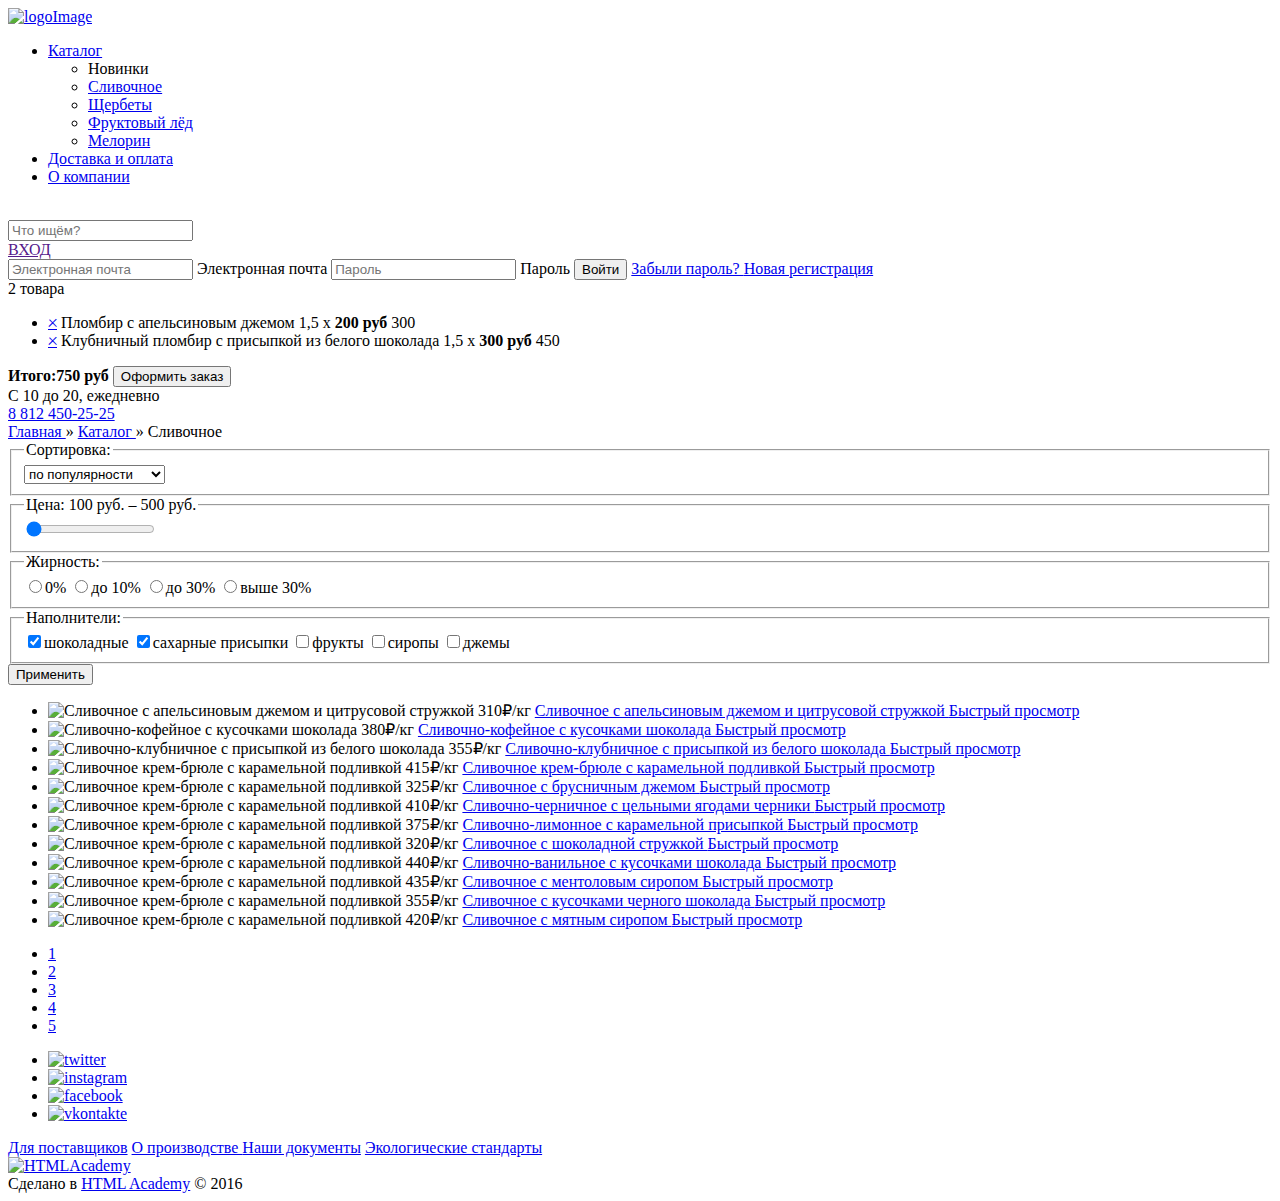
==== catalog.html @ 192c2ce9 "Разметил index.html и catalog.html" ====
<!DOCTYPE html>
<html lang="en">
<head>
    <meta charset="UTF-8">
    <title>Глейси: каталог</title>
    <link rel="stylesheet" href="normalize.css">
    <link rel="stylesheet" href="style.css">
</head>
<body>
    <header class="container">
        <a href="index.html">
            <img src="img/logo.jpg" alt="logoImage"  class="logoImg" width="160" height="65">
        </a>
        <ul class="headerMenu">
              <li class="headerList itemList">
                  <a href="catalog.html">
                      Каталог
                  </a>
                  <ul class="hoverMenu">
                      <li class="hoverMenu itemList">
                          Новинки
                      </li>
                      <li class="hoverMenu itemList">
                          <a href="#">
                              Сливочное
                          </a>
                      </li>
                      <li class="hoverMenu itemList">
                          <a href="#">
                              Щербеты
                          </a>
                      </li>
                      <li class="hoverMenu itemList">
                          <a href="#">
                              Фруктовый лёд
                          </a>
                      </li>
                      <li class="hoverMenu itemList">
                          <a href="#">
                              Мелорин
                          </a>
                      </li>
                  </ul>
              </li>
              <li class="headerMenu itemList">
                  <a href="#">
                      Доставка и оплата
                  </a>
              </li>
              <li class="headerMenu itemList">
                  <a href="#">
                      О компании
                  </a>
              </li>
        </ul>
        <div class="searchBlock">
            <img src="img/search.png" alt="" class="searchBlock searchImg">
            <form action="#" class="searchBlock searchForm" name="searchForm" method="post" enctype="multipart/form-data">
                <input type="text" placeholder="Что ищём?">
            </form>
        </div>
        <div class="userInput">
            <div class="userInput inputBlock">
               <a href="" class="inputBlock inputLink">
                   ВХОД
               </a>
               <form action="#" class="inputBlock userForm" name="userForm" enctype="multipart/form-data">
                   <input type="email" placeholder="Электронная почта">
                   <span class="userForm fakePlaceholder">Электронная почта</span>
                   <input type="password" placeholder="Пароль">
                   <span class="userForm fakePlaceholder">Пароль</span>
                   <input type="submit" class="userForm actionLink" value="Войти">
                   <a href="#">
                       Забыли пароль?
                   </a>
                   <a href="#">
                       Новая регистрация
                   </a>
               </form>
            </div>
            <div class="userBasket">
                <span class="userBasket fullBaset">2 товара</span>
                <form action="#" class="userBasket basketForm" name="basketForm" enctype="multipart/form-data">
                    <ul class="purchaseMenu">
                        <li class="purchaseMenu purchaseItem">
                            <a href="#">&#128937;</a>
                            <span>Пломбир с апельсиновым джемом</span>
                            <span class="purchaseItem costBlock">1,5 x <b>200 руб</b></span>
                            <span class="purchaseItem sumBlock">300</span>
                        </li>
                        <li class="purchaseMenu purchaseItem">
                            <a href="#">&#128937;</a>
                            <span>Клубничный пломбир с присыпкой  из белого шоколада</span>
                            <span class="purchaseItem costBlock">1,5 x <b>300 руб</b></span>
                            <span class="purchaseItem sumBlock">450</span>
                        </li>
                    </ul>
                    <span class="basketForm resultSum"><strong>Итого:</strong><strong>750 руб</strong></span>
                    <input type="submit" class="userForm actionLink" value="Оформить заказ">
                </form>
            </div>
            <span>C 10 до 20, ежедневно</span><br>
            <a href="tel:88124502525">8&#32;812&#32;450-25-25</a>
        </div>
    </header>
    <main class="container">
        <div class="breadcrumbs">
            <a href="index.html">
                Главная
            </a> &#187;
            <a href="catalog.html">
                Каталог
            </a> &#187;
            <span>Сливочное</span>
        </div>
        <section class="selectBlock">
            <form action="#" class="selectBlock selectForm" name="selectForm" method="post" enctype="multipart/form-data">
                <fieldset>
                    <legend>Сортировка:</legend>
                        <select name="sort">
                            <option selected value="по популярности">по популярности</option>
                            <option value="по популярности">по популярности</option>
                            <option value="сначала недорогие">сначала недорогие</option>
                            <option value="сначала дорогие">сначала дорогие</option>
                            <option value="по жирности">по жирности</option>
                        </select>
                </fieldset>
                <fieldset>
                    <legend>Цена: 100 руб. – 500 руб.</legend>
                        <input type="range" min="100" max="500" step="5" value="100">
                </fieldset>
                <fieldset>
                    <legend>Жирность:</legend>
                        <label><input type="radio" name="fatness">0%</label>
                        <label><input type="radio" name="fatness">до 10%</label>
                        <label><input type="radio" name="fatness">до 30%</label>
                        <label><input type="radio" name="fatness">выше 30%</label>
                </fieldset>
                <fieldset>
                    <legend>Наполнители:</legend>
                    <label><input type="checkbox" name="filler" value="шоколадные" checked>шоколадные</label>
                    <label><input type="checkbox" name="filler" value="сахарные присыпки" checked>сахарные присыпки</label>
                    <label><input type="checkbox" name="filler" value="фрукты">фрукты</label>
                    <label><input type="checkbox" name="filler" value="сиропы">сиропы</label>
                    <label><input type="checkbox" name="filler" value="джемы">джемы</label>
                </fieldset>
                <input type="submit" value="Применить">
            </form>
            <div class="mainCatalog">
                <ul class="catalogMenu ">
                    <li class="catalogMenu productItem">
                        <article class="productItem productCart">
                            <img src="img/icecream1.jpg" alt="Сливочное с апельсиновым джемом и цитрусовой стружкой" class="productCart productImg" width="267" height="267">
                            <span class="productCart productPrice">
                                310&#8381;/кг
                            </span>
                            <a href="#" class="productCart productTitle">
                                Сливочное с апельсиновым джемом и цитрусовой стружкой
                            </a>
                            <a href="#" class="productCart actionLink">Быстрый просмотр</a>
                        </article>
                    </li>
                    <li class="catalogMenu productItem">
                        <article class="productItem productCart">
                            <img src="img/icecream2.jpg" alt="Сливочно-кофейное с кусочками шоколада" class="productCart productImg" width="267" height="267">
                            <span class="productCart productPrice">
                                380&#8381;/кг
                            </span>
                            <a href="#" class="productCart productTitle">
                                Сливочно-кофейное с кусочками шоколада
                            </a>
                            <a href="#" class="productCart actionLink">Быстрый просмотр</a>
                        </article>
                    </li>
                    <li class="catalogMenu productItem">
                        <article class="productItem productCart">
                            <img src="img/icecream3.jpg" alt="Сливочно-клубничное с присыпкой из белого шоколада" class="productCart productImg" width="267" height="267">
                            <span class="productCart productPrice">
                                355&#8381;/кг
                            </span>
                            <a href="#" class="productCart productTitle">
                                Сливочно-клубничное с присыпкой из белого шоколада
                            </a>
                            <a href="#" class="productCart actionLink">Быстрый просмотр</a>
                        </article>
                    </li>
                    <li class="catalogMenu productItem">
                        <article class="productItem productCart">
                            <img src="img/icecream4.jpg" alt="Сливочное крем-брюле с карамельной подливкой" class="productCart productImg" width="267" height="267">
                            <span class="productCart productPrice">
                                415&#8381;/кг
                            </span>
                            <a href="#" class="productCart productTitle">
                                Сливочное крем-брюле с карамельной подливкой
                            </a>
                            <a href="#" class="productCart actionLink">Быстрый просмотр</a>
                        </article>
                    </li>
                    <li class="catalogMenu productItem">
                        <article class="productItem productCart">
                            <img src="img/icecream4.jpg" alt="Сливочное крем-брюле с карамельной подливкой" class="productCart productImg" width="267" height="267">
                            <span class="productCart productPrice">
                                325&#8381;/кг
                            </span>
                            <a href="#" class="productCart productTitle">
                                Сливочное с брусничным джемом
                            </a>
                            <a href="#" class="productCart actionLink">Быстрый просмотр</a>
                        </article>
                    </li>
                    <li class="catalogMenu productItem">
                        <article class="productItem productCart">
                            <img src="img/icecream4.jpg" alt="Сливочное крем-брюле с карамельной подливкой" class="productCart productImg" width="267" height="267">
                            <span class="productCart productPrice">
                                410&#8381;/кг
                            </span>
                            <a href="#" class="productCart productTitle">
                                Сливочно-черничное с цельными ягодами черники
                            </a>
                            <a href="#" class="productCart actionLink">Быстрый просмотр</a>
                        </article>
                    </li>
                    <li class="catalogMenu productItem">
                        <article class="productItem productCart">
                            <img src="img/icecream4.jpg" alt="Сливочное крем-брюле с карамельной подливкой" class="productCart productImg" width="267" height="267">
                            <span class="productCart productPrice">
                                375&#8381;/кг
                            </span>
                            <a href="#" class="productCart productTitle">
                                Сливочно-лимонное с карамельной присыпкой
                            </a>
                            <a href="#" class="productCart actionLink">Быстрый просмотр</a>
                        </article>
                    </li>
                    <li class="catalogMenu productItem">
                        <article class="productItem productCart">
                            <img src="img/icecream4.jpg" alt="Сливочное крем-брюле с карамельной подливкой" class="productCart productImg" width="267" height="267">
                            <span class="productCart productPrice">
                                320&#8381;/кг
                            </span>
                            <a href="#" class="productCart productTitle">
                                Сливочное с шоколадной стружкой
                            </a>
                            <a href="#" class="productCart actionLink">Быстрый просмотр</a>
                        </article>
                    </li>
                    <li class="catalogMenu productItem">
                        <article class="productItem productCart">
                            <img src="img/icecream4.jpg" alt="Сливочное крем-брюле с карамельной подливкой" class="productCart productImg" width="267" height="267">
                            <span class="productCart productPrice">
                                440&#8381;/кг
                            </span>
                            <a href="#" class="productCart productTitle">
                                Сливочно-ванильное с кусочками шоколада
                            </a>
                            <a href="#" class="productCart actionLink">Быстрый просмотр</a>
                        </article>
                    </li>
                    <li class="catalogMenu productItem">
                        <article class="productItem productCart">
                            <img src="img/icecream4.jpg" alt="Сливочное крем-брюле с карамельной подливкой" class="productCart productImg" width="267" height="267">
                            <span class="productCart productPrice">
                                435&#8381;/кг
                            </span>
                            <a href="#" class="productCart productTitle">
                                Сливочноe с ментоловым сиропом
                            </a>
                            <a href="#" class="productCart actionLink">Быстрый просмотр</a>
                        </article>
                    </li>
                    <li class="catalogMenu productItem">
                        <article class="productItem productCart">
                            <img src="img/icecream4.jpg" alt="Сливочное крем-брюле с карамельной подливкой" class="productCart productImg" width="267" height="267">
                            <span class="productCart productPrice">
                                355&#8381;/кг
                            </span>
                            <a href="#" class="productCart productTitle">
                                Сливочное с кусочками черного шоколада
                            </a>
                            <a href="#" class="productCart actionLink">Быстрый просмотр</a>
                        </article>
                    </li>
                    <li class="catalogMenu productItem">
                        <article class="productItem productCart">
                            <img src="img/icecream4.jpg" alt="Сливочное крем-брюле с карамельной подливкой" class="productCart productImg" width="267" height="267">
                            <span class="productCart productPrice">
                                420&#8381;/кг
                            </span>
                            <a href="#" class="productCart productTitle">
                                Сливочное с мятным сиропом
                            </a>
                            <a href="#" class="productCart actionLink">Быстрый просмотр</a>
                        </article>
                    </li>
                </ul>
            </div>
        </section>
        <div class="pagination">
            <ul class="paginationMenu">
                <li class="paginationMenu paginationItem">
                    <a href="#" class="activePagination">
                        1
                    </a>
                </li>
                <li class="paginationMenu paginationItem">
                    <a href="#">
                        2
                    </a>
                </li>
                <li class="paginationMenu paginationItem">
                    <a href="#">
                        3
                    </a>
                </li>
                <li class="paginationMenu paginationItem">
                    <a href="#">
                        4
                    </a>
                </li>
                <li class="paginationMenu paginationItem">
                    <a href="#">
                        5
                    </a>
                </li>
            </ul>
        </div>
    </main>
    <footer class="container">
        <ul class="socialMenu">
            <li class="socialMenu socialItem">
                <a href="https://twitter.com">
                    <img src="img/twitter.png" alt="twitter" width="40" height="40">
                </a>
            </li>
            <li class="socialMenu socialItem">
                <a href="https://www.instagram.com">
                    <img src="img/instagram.png" alt="instagram" width="40" height="40">
                </a>
            </li>
            <li class="socialMenu socialItem">
                <a href="https://www.facebook.com">
                    <img src="img/facebook.jpg" alt="facebook" width="40" height="40">
                </a>
            </li>
            <li class="socialMenu socialItem">
                <a href="https://vk.com">
                    <img src="img/vkontakte.jpg" alt="vkontakte" width="40" height="40">
                </a>
            </li>
        </ul>
        <div class="companyContacts">
            <a href="#">Для поставщиков</a>
            <a href="#">О производстве </a>
            <a href="#">Наши документы</a>
            <a href="#">Экологические стандарты</a>
        </div>
        <div class="subContacts">
            <a href="https://htmlacademy.ru" class="subContacts subLogo">
                <img src="img/sublogo.jpg" alt="HTMLAcademy">
            </a><br>
            Сделано в <a href="https://htmlacademy.ru" class="subContacts subLogo">HTML Academy</a> &#169; 2016
        </div>
    </footer>
    <script src="js/main.js"></script>
</body>
</html>
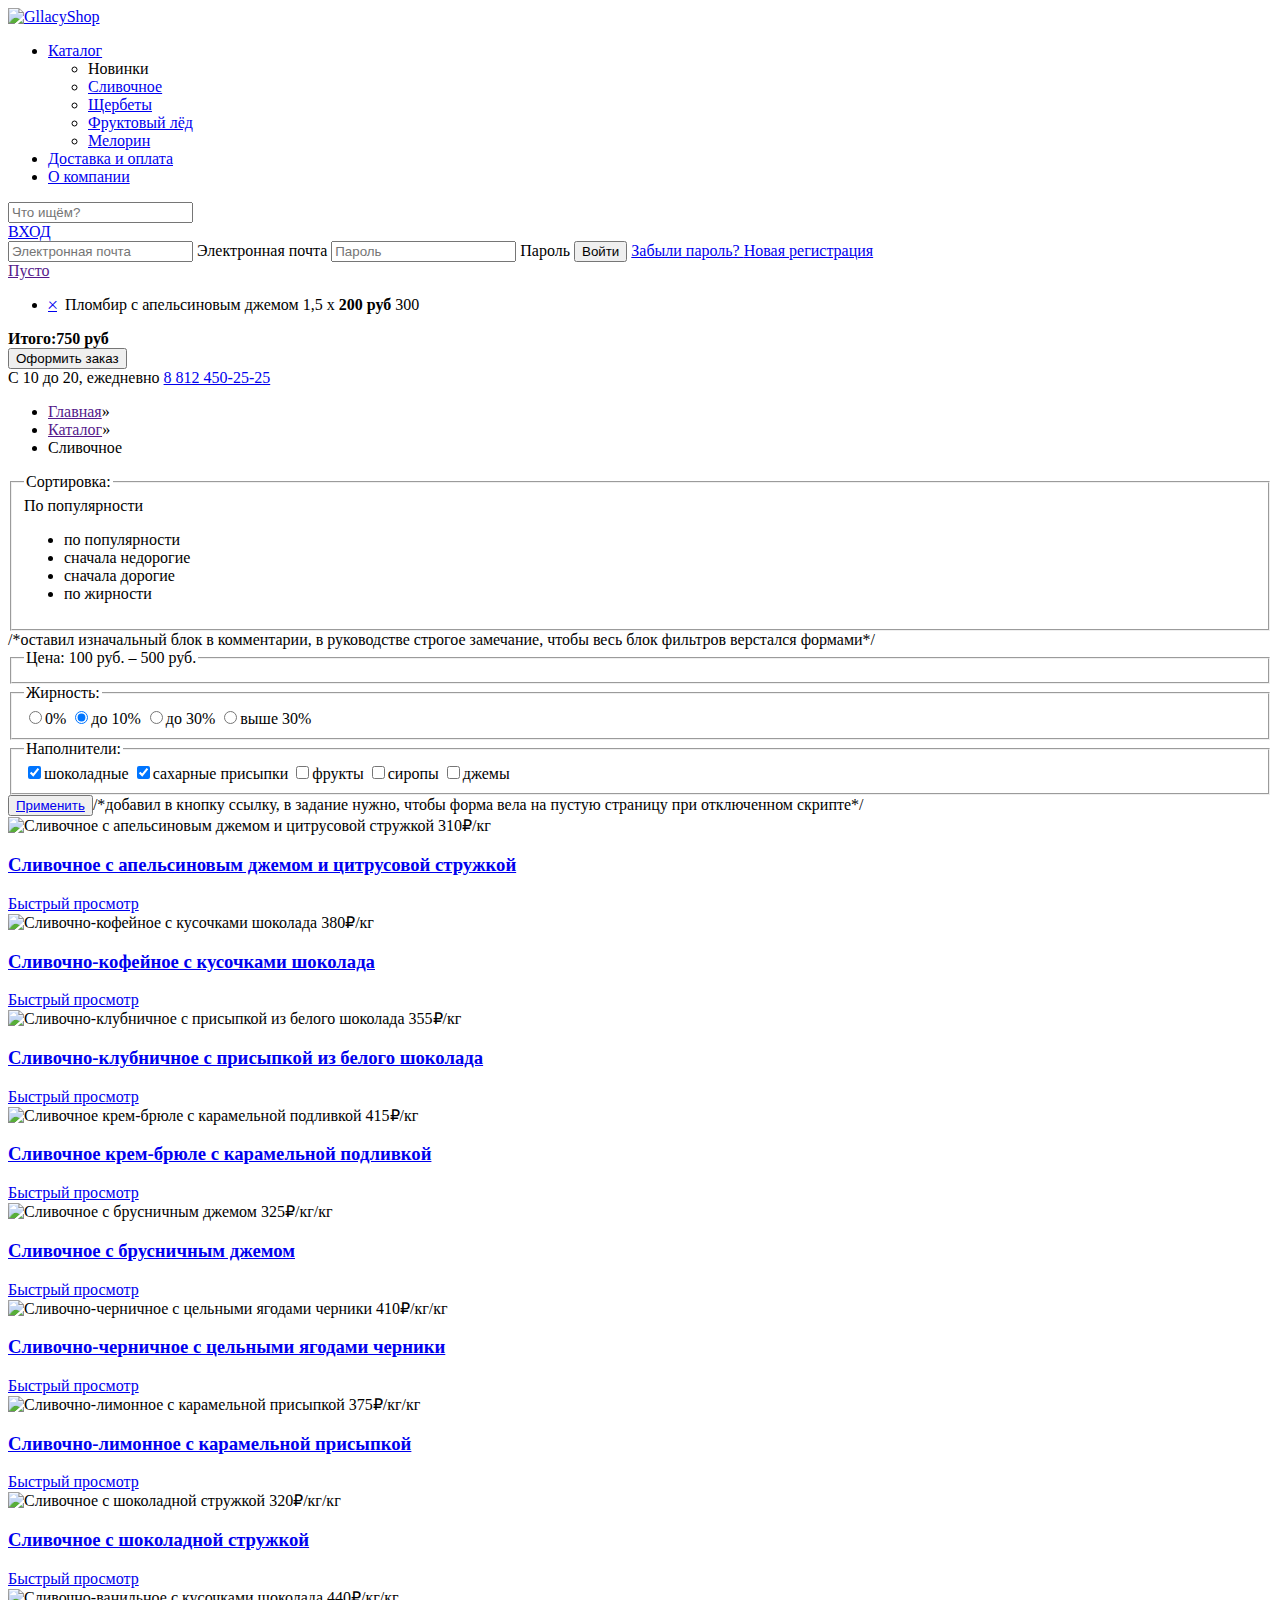
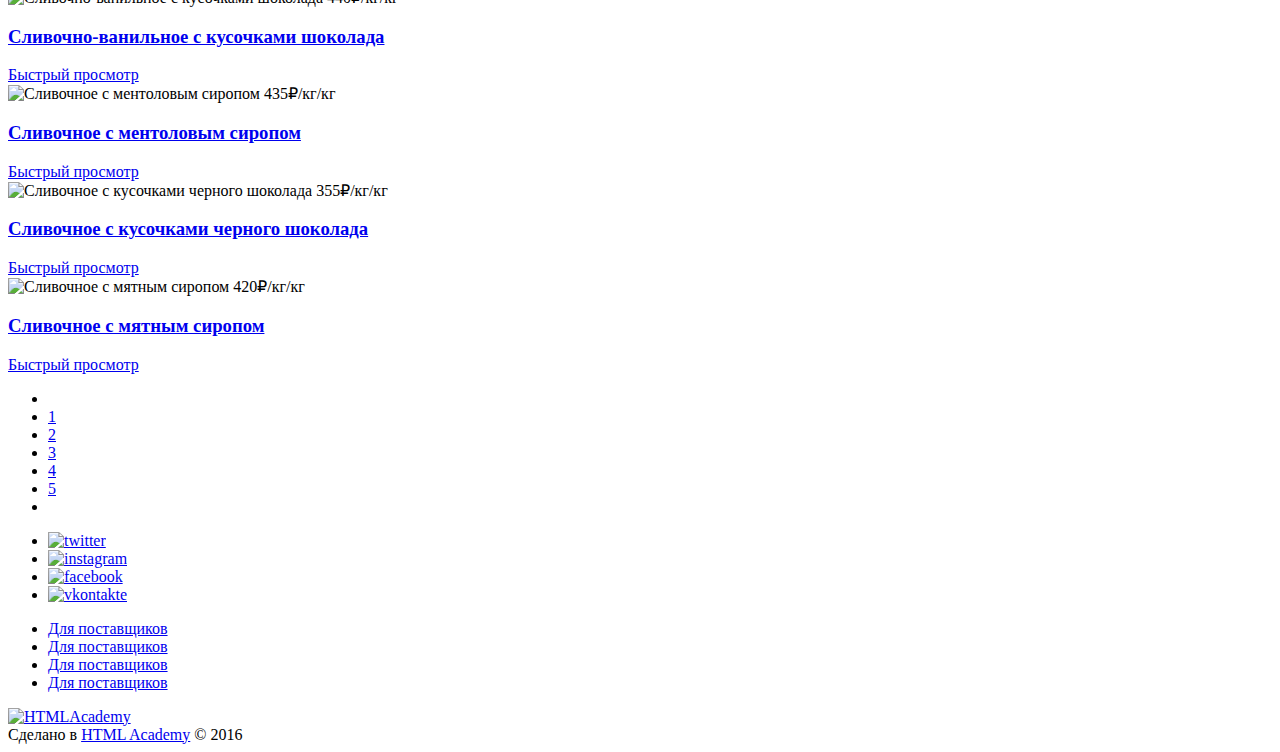
==== commit fa1e20a6: "Переработал разметку, также добавлены стили из следующего задания с нарезкой картинок" ====
--- a/catalog.html
+++ b/catalog.html
@@ -7,358 +7,430 @@
     <link rel="stylesheet" href="style.css">
 </head>
 <body>
-    <header class="container">
-        <a href="index.html">
-            <img src="img/logo.jpg" alt="logoImage"  class="logoImg" width="160" height="65">
-        </a>
-        <ul class="headerMenu">
-              <li class="headerList itemList">
-                  <a href="catalog.html">
-                      Каталог
-                  </a>
-                  <ul class="hoverMenu">
-                      <li class="hoverMenu itemList">
-                          Новинки
-                      </li>
-                      <li class="hoverMenu itemList">
-                          <a href="#">
-                              Сливочное
-                          </a>
-                      </li>
-                      <li class="hoverMenu itemList">
-                          <a href="#">
-                              Щербеты
-                          </a>
-                      </li>
-                      <li class="hoverMenu itemList">
-                          <a href="#">
-                              Фруктовый лёд
-                          </a>
-                      </li>
-                      <li class="hoverMenu itemList">
-                          <a href="#">
-                              Мелорин
-                          </a>
-                      </li>
-                  </ul>
-              </li>
-              <li class="headerMenu itemList">
-                  <a href="#">
-                      Доставка и оплата
-                  </a>
-              </li>
-              <li class="headerMenu itemList">
-                  <a href="#">
-                      О компании
-                  </a>
-              </li>
-        </ul>
-        <div class="searchBlock">
-            <img src="img/search.png" alt="" class="searchBlock searchImg">
-            <form action="#" class="searchBlock searchForm" name="searchForm" method="post" enctype="multipart/form-data">
-                <input type="text" placeholder="Что ищём?">
-            </form>
-        </div>
-        <div class="userInput">
-            <div class="userInput inputBlock">
-               <a href="" class="inputBlock inputLink">
-                   ВХОД
-               </a>
-               <form action="#" class="inputBlock userForm" name="userForm" enctype="multipart/form-data">
-                   <input type="email" placeholder="Электронная почта">
-                   <span class="userForm fakePlaceholder">Электронная почта</span>
-                   <input type="password" placeholder="Пароль">
-                   <span class="userForm fakePlaceholder">Пароль</span>
-                   <input type="submit" class="userForm actionLink" value="Войти">
-                   <a href="#">
-                       Забыли пароль?
-                   </a>
-                   <a href="#">
-                       Новая регистрация
-                   </a>
-               </form>
-            </div>
-            <div class="userBasket">
-                <span class="userBasket fullBaset">2 товара</span>
-                <form action="#" class="userBasket basketForm" name="basketForm" enctype="multipart/form-data">
-                    <ul class="purchaseMenu">
-                        <li class="purchaseMenu purchaseItem">
-                            <a href="#">&#128937;</a>
-                            <span>Пломбир с апельсиновым джемом</span>
-                            <span class="purchaseItem costBlock">1,5 x <b>200 руб</b></span>
-                            <span class="purchaseItem sumBlock">300</span>
-                        </li>
-                        <li class="purchaseMenu purchaseItem">
-                            <a href="#">&#128937;</a>
-                            <span>Клубничный пломбир с присыпкой  из белого шоколада</span>
-                            <span class="purchaseItem costBlock">1,5 x <b>300 руб</b></span>
-                            <span class="purchaseItem sumBlock">450</span>
-                        </li>
-                    </ul>
-                    <span class="basketForm resultSum"><strong>Итого:</strong><strong>750 руб</strong></span>
-                    <input type="submit" class="userForm actionLink" value="Оформить заказ">
+<header class="pageHeader">
+        <div class="container">
+
+            <a href="index.html"><img class="logoImg" src="img/logo.jpg" alt="GllacyShop"  width="160" height="65"></a><!--обернул картинку в ссылку по заданию, на главную-->
+            <nav class="pageHeaderMenu">
+                <ul class="pageHeaderList">
+                    <li class="item dropdown">
+                        <a class="itemLink dropdownToggle" href="catalog.html">
+                            Каталог
+                        </a>
+                        <ul class="dropdownMenu">
+                            <li class="dropdownMenuItem">
+                                <a class="dropdownMenuLink" href="#"></a>Новинки
+                            </li>
+                            <li class="dropdownMenuItem">
+                                <a class="dropdownMenuLink" href="#">
+                                    Сливочное
+                                </a>
+                            </li>
+                            <li class="dropdownMenuItem">
+                                <a class="dropdownMenuLink" href="#">
+                                    Щербеты
+                                </a>
+                            </li>
+                            <li class="dropdownMenuItem">
+                                <a class="dropdownMenuLink" href="#">
+                                    Фруктовый лёд
+                                </a>
+                            </li>
+                            <li class="dropdownMenuItem">
+                                <a class="dropdownMenuLink" href="#">
+                                    Мелорин
+                                </a>
+                            </li>
+                        </ul>
+                    </li>
+                    <li class="item">
+                        <a class="itemLink" href="#">
+                            Доставка и оплата
+                        </a>
+                    </li>
+                    <li class="item">
+                        <a class="itemLink" href="#">
+                            О компании
+                        </a>
+                    </li>
+                </ul>
+            </nav>
+
+            <div class="searchBlock"><!--searchBlock open--> <!--у элементов с ховером добавил комментарии со вторым классом open-->
+                <a class="btn btnDefault btnSmall" href="#">
+                    <span class="searchImg"></span>
+                </a>
+                <form class="searchForm" action="#" name="searchForm" method="post" enctype="multipart/form-data">
+                    <input class="searchInput" type="text" placeholder="Что ищём?">
                 </form>
             </div>
-            <span>C 10 до 20, ежедневно</span><br>
-            <a href="tel:88124502525">8&#32;812&#32;450-25-25</a>
+
+            <div class="user"><!-- <div class="user open"> -->
+                <div class="userEnter">
+                    <a class="btn btnDefault btnSmall" href="#"><!--добавил класс fullBasket для полной корзины-->
+                        <i class="ico icoEnter"></i>
+                        ВХОД
+                    </a>
+                    <form class="userForm" action="#" name="userForm" method="post" enctype="multipart/form-data">
+                        <input class="inputText" type="email" placeholder="Электронная почта">
+                        <span class="fakePlaceholder">Электронная почта</span>
+                        <input class="inputText" type="password" placeholder="Пароль">
+                        <span class="fakePlaceholder">Пароль</span>
+                        <button class="btn btnPrimary btnMedium" type="submit">Войти</button>
+                        <a class="userLink" href="#">
+                            Забыли пароль?
+                        </a>
+                        <a class="userLink" href="#">
+                            Новая регистрация
+                        </a>
+                    </form>
+                </div>
+                <div class="userBasket">
+                    <a class="btn btnDefault btnSmall fullBasket" href="">
+                        <i class="ico icoBasket"></i>
+                        Пусто
+                    </a>
+                    <form class="basketForm hide" action="#" name="basket" method="post" enctype="multipart/form-data"><!--при нажатии на корзину будет  добавляться к форме класс visible-->
+                        <ul class="purchaseMenu">
+                            <li class="purchaseItem">
+                                <a class="purchaseClose" href="#">&#128937;</a>
+                                <img class="purchaseImg" src="" alt="">
+                                <span class="purchaseTitle">Пломбир с апельсиновым джемом</span>
+                                <span class="purchaseCost">1,5 x <b>200 руб</b></span>
+                                <span class="purchaseSum">300</span>
+                            </li>
+                        </ul>
+                        <div class="basketSum">
+                            <strong>Итого:</strong><strong>750 руб</strong>
+                        </div>
+                        <button class="btn btnPrimary btnMedium" type="submit">Оформить заказ</button>
+                    </form>
+                </div>
+                <span class="userTime">C 10 до 20, ежедневно</span>
+                <a class="userPhone" href="tel:88124502525">8&#32;812&#32;450-25-25</a>
+            </div>
+
+            <nav class="breadcrumbs">
+                <ul>
+                    <li><a href="">Главная</a><span class="divider">&#187;</span></li>
+                    <li><a href="">Каталог</a><span class="divider">&#187;</span></li>
+                    <li class="active"><span>Сливочное</span></li>
+                </ul>
+            </nav>
+
         </div>
     </header>
-    <main class="container">
-        <div class="breadcrumbs">
-            <a href="index.html">
-                Главная
-            </a> &#187;
-            <a href="catalog.html">
-                Каталог
-            </a> &#187;
-            <span>Сливочное</span>
+    <div class="mainContent">
+        <div class="container">
+
+            <section class="filterBlock">
+                <form  class="filterForm" action="#" name="filterForm" method="post" enctype="multipart/form-data">
+                    <fieldset class="filterGroup">
+                        <legend>Сортировка:</legend>
+                        <div class="filterGroupContent disable"><!--добавил к обёртке группы класс disable, при нажатии будет меняться на active-->
+                            <div class="selectDropdown">
+                                <span class="selectDropdownToggle">По популярности</span><!--хочу попробовать делать этот выбор скриптом = нажимаешь на это поле - выпадает div.selectHideList и в нём делаешь выбор-->
+                                <div class="selectHideList hide">
+                                    <ul class="selectDropdownMenu">
+                                        <li class="dropdownItem" data-value="по популярности">по популярности</li>
+                                        <li class="dropdownItem" data-value="сначала недорогие">сначала недорогие</li>
+                                        <li class="dropdownItem" data-value="сначала дорогие">сначала дорогие</li>
+                                        <li class="dropdownItem" data-value="по жирности">по жирности</li>
+                                    </ul>
+                                </div>
+                            </div>
+                        </div>
+                    </fieldset>
+                    /*оставил изначальный блок в комментарии, в руководстве строгое замечание, чтобы весь блок фильтров верстался формами*/
+                    <!--<fieldset class="filterGroup">
+                    <legend>Сортировка:</legend>
+                        <div class="filterGroupContent disable">&lt;!&ndash;добавил к обёртке группы класс disable, при нажатии будет меняться на active&ndash;&gt;
+                            <legend>Сортировка:</legend>
+                            <select name="sort">
+                                <option selected value="по популярности">по популярности</option>
+                                <option value="по популярности">по популярности</option>
+                                <option value="сначала недорогие">сначала недорогие</option>
+                                <option value="сначала дорогие">сначала дорогие</option>
+                                <option value="по жирности">по жирности</option>
+                            </select>
+                        </div>
+                    </fieldset>-->
+
+                    <fieldset class="filterGroup">
+                        <legend>Цена: 100 руб. – 500 руб.</legend>
+                            <div class="filterGroupContent disable">
+                                <div class="slider">
+                                    <span class="handle"></span>
+                                    <span class="handle"></span>
+                                    <div></div>
+                                </div>
+                            </div>
+                    </fieldset>
+                    <!--также комментирую вариант с формой-->
+                    <!--<fieldset>
+                        <legend>Цена: 100 руб. – 500 руб.</legend>
+                        <input type="range" min="100" max="500" step="5" value="100">
+                    </fieldset>-->
+
+                    <fieldset class="filterGroup">
+                        <legend>Жирность:</legend>
+                            <div class="filterGroupContent disable">
+                                <label class="radio"><input type="radio" name="fatness">0%</label>
+                                <label class="radio checked"><input type="radio" name="fatness" checked>до 10%</label>
+                                <label class="radio"><input type="radio" name="fatness">до 30%</label>
+                                <label class="radio"><input type="radio" name="fatness">выше 30%</label>
+                            </div>
+                    </fieldset>
+
+                    <fieldset class="filterGroup">
+                        <legend>Наполнители:</legend>
+                        <div class="filterGroupContent disable">
+                            <label class="checkbox checked"><input type="checkbox" name="filler" value="шоколадные" checked>шоколадные</label>
+                            <label class="checkbox checked"><input type="checkbox" name="filler" value="сахарные присыпки" checked>сахарные присыпки</label>
+                            <label class="checkbox"><input type="checkbox" name="filler" value="фрукты">фрукты</label>
+                            <label class="checkbox"><input type="checkbox" name="filler" value="сиропы">сиропы</label>
+                            <label class="checkbox"><input type="checkbox" name="filler" value="джемы">джемы</label>
+                        </div>
+                    </fieldset>
+                    <button class="btn btnDefault btnSmall btnBordered" type="submit"><a href="about:blank" target="_blank">Применить</a></button>/*добавил в кнопку ссылку, в задание нужно, чтобы форма вела на пустую страницу при отключенном скрипте*/
+                </form>
+            </section>
+
+            <section class="productList"><!--раздел товаров, как на главной, без метки "Хит"-->
+                <article class="productItem disable"><!--класс disable поменяется на  hover при наведении, отобразиться весь блок с кнопкой "Быстрый просмотр", в обычном состоянии она обрезана-->
+                    <img class="productItemImg" src="img/icecream1.jpg" alt="Сливочное с апельсиновым джемом и цитрусовой стружкой" width="267" height="267">
+                    <span class="productItemPrice">
+                        <span>310&#8381;</span>/кг <!--знак рубля пока не понял, картинкой или так поставить, вырезал svg на будущее-->
+                    </span>
+                    <h3 class="productItemTitle">
+                        <a href="#">
+                            Сливочное с апельсиновым джемом и цитрусовой стружкой
+                        </a>
+                    </h3>
+                    <a href="#" class="btn btnMedium btnPrimary">Быстрый просмотр</a>
+                </article>
+
+                <article class="productItem disable">
+                    <img class="productItemImg" src="img/icecream2.jpg" alt="Сливочно-кофейное с кусочками шоколада" width="267" height="267">
+                    <span class="productItemPrice">
+                        <span>380&#8381;</span>/кг
+                    </span>
+                    <h3 class="productItemTitle">
+                        <a href="#">
+                            Сливочно-кофейное с кусочками шоколада
+                        </a>
+                    </h3>
+                    <a href="#" class="btn btnMedium btnPrimary">Быстрый просмотр</a>
+                </article>
+
+                <article class="productItem disable">
+                    <span class="productItemHitmark"></span>
+                    <img class="productItemImg" src="img/icecream3.jpg" alt="Сливочно-клубничное с присыпкой из белого шоколада" width="267" height="267">
+                      <span class="productItemPrice">
+                          <span>355&#8381;</span>/кг
+                      </span>
+                    <h3 class="productItemTitle">
+                        <a href="#">
+                            Сливочно-клубничное с присыпкой из белого шоколада
+                        </a>
+                    </h3>
+                    <a href="#" class="btn btnMedium btnPrimary">Быстрый просмотр</a>
+                </article>
+
+                <article class="productItem disable">
+                    <img class="productItemImg" src="img/icecream3.jpg" alt="Сливочное крем-брюле с карамельной подливкой" width="267" height="267">
+                        <span class="productItemPrice">
+                            <span>415&#8381;</span>/кг
+                        </span>
+                    <h3 class="productItemTitle">
+                        <a href="#">
+                            Сливочное крем-брюле с карамельной подливкой
+                        </a>
+                    </h3>
+                    <a href="#" class="btn btnMedium btnPrimary">Быстрый просмотр</a>
+                </article>
+
+                <article class="productItem disable">
+                    <img class="productItemImg" src="img/icecream3.jpg" alt="Сливочное с брусничным джемом" width="267" height="267">
+                        <span class="productItemPrice">
+                            <span>325&#8381;/кг</span>/кг
+                        </span>
+                    <h3 class="productItemTitle">
+                        <a href="#">
+                            Сливочное с брусничным джемом
+                        </a>
+                    </h3>
+                    <a href="#" class="btn btnMedium btnPrimary">Быстрый просмотр</a>
+                </article>
+
+                <article class="productItem disable">
+                    <img class="productItemImg" src="img/icecream3.jpg" alt="Сливочно-черничное с цельными ягодами черники" width="267" height="267">
+                        <span class="productItemPrice">
+                            <span>410&#8381;/кг</span>/кг
+                        </span>
+                    <h3 class="productItemTitle">
+                        <a href="#">
+                            Сливочно-черничное с цельными ягодами черники
+                        </a>
+                    </h3>
+                    <a href="#" class="btn btnMedium btnPrimary">Быстрый просмотр</a>
+                </article>
+
+                <article class="productItem disable">
+                    <img class="productItemImg" src="img/icecream3.jpg" alt="Сливочно-лимонное с карамельной присыпкой" width="267" height="267">
+                        <span class="productItemPrice">
+                            <span>375&#8381;/кг</span>/кг
+                        </span>
+                    <h3 class="productItemTitle">
+                        <a href="#">
+                            Сливочно-лимонное с карамельной присыпкой
+                        </a>
+                    </h3>
+                    <a href="#" class="btn btnMedium btnPrimary">Быстрый просмотр</a>
+                </article>
+
+                <article class="productItem disable">
+                    <img class="productItemImg" src="img/icecream3.jpg" alt="Сливочное с шоколадной стружкой" width="267" height="267">
+                        <span class="productItemPrice">
+                            <span>320&#8381;/кг</span>/кг
+                        </span>
+                    <h3 class="productItemTitle">
+                        <a href="#">
+                            Сливочное с шоколадной стружкой
+                        </a>
+                    </h3>
+                    <a href="#" class="btn btnMedium btnPrimary">Быстрый просмотр</a>
+                </article>
+
+                <article class="productItem disable">
+                    <img class="productItemImg" src="img/icecream3.jpg" alt="Сливочно-ванильное с кусочками шоколада" width="267" height="267">
+                        <span class="productItemPrice">
+                            <span>440&#8381;/кг</span>/кг
+                        </span>
+                    <h3 class="productItemTitle">
+                        <a href="#">
+                            Сливочно-ванильное с кусочками шоколада
+                        </a>
+                    </h3>
+                    <a href="#" class="btn btnMedium btnPrimary">Быстрый просмотр</a>
+                </article>
+
+                <article class="productItem disable">
+                    <img class="productItemImg" src="img/icecream3.jpg" alt="Сливочноe с ментоловым сиропом" width="267" height="267">
+                        <span class="productItemPrice">
+                            <span>435&#8381;/кг</span>/кг
+                        </span>
+                    <h3 class="productItemTitle">
+                        <a href="#">
+                            Сливочноe с ментоловым сиропом
+                        </a>
+                    </h3>
+                    <a href="#" class="btn btnMedium btnPrimary">Быстрый просмотр</a>
+                </article>
+
+                <article class="productItem disable">
+                    <img class="productItemImg" src="img/icecream3.jpg" alt="Сливочное с кусочками черного шоколада" width="267" height="267">
+                        <span class="productItemPrice">
+                            <span>355&#8381;/кг</span>/кг
+                        </span>
+                    <h3 class="productItemTitle">
+                        <a href="#">
+                            Сливочное с кусочками черного шоколада
+                        </a>
+                    </h3>
+                    <a href="#" class="btn btnMedium btnPrimary">Быстрый просмотр</a>
+                </article>
+
+                <article class="productItem disable">
+                    <img class="productItemImg" src="img/icecream3.jpg" alt="Сливочное с мятным сиропом" width="267" height="267">
+                        <span class="productItemPrice">
+                            <span>420&#8381;/кг</span>/кг
+                        </span>
+                    <h3 class="productItemTitle">
+                        <a href="#">
+                            Сливочное с мятным сиропом
+                        </a>
+                    </h3>
+                    <a href="#" class="btn btnMedium btnPrimary">Быстрый просмотр</a>
+                </article>
+            </section>
+            <nav class="pagination">
+                <ul class="paginationMenu">
+                    <li class="paginationItem disabled">
+                        <span></span>
+                    </li>
+                    <li class="paginationItem active">
+                        <a href="#">
+                            1
+                        </a>
+                    </li>
+                    <li class=" paginationItem">
+                        <a href="#">
+                            2
+                        </a>
+                    </li>
+                    <li class=" paginationItem">
+                        <a href="#">
+                            3
+                        </a>
+                    </li>
+                    <li class=" paginationItem">
+                        <a href="#">
+                            4
+                        </a>
+                    </li>
+                    <li class=" paginationItem">
+                        <a href="#">
+                            5
+                        </a>
+                    </li>
+                    <li class="paginationItem">
+                        <a href="#"></a>
+                    </li>
+                </ul>
+            </nav>
         </div>
-        <section class="selectBlock">
-            <form action="#" class="selectBlock selectForm" name="selectForm" method="post" enctype="multipart/form-data">
-                <fieldset>
-                    <legend>Сортировка:</legend>
-                        <select name="sort">
-                            <option selected value="по популярности">по популярности</option>
-                            <option value="по популярности">по популярности</option>
-                            <option value="сначала недорогие">сначала недорогие</option>
-                            <option value="сначала дорогие">сначала дорогие</option>
-                            <option value="по жирности">по жирности</option>
-                        </select>
-                </fieldset>
-                <fieldset>
-                    <legend>Цена: 100 руб. – 500 руб.</legend>
-                        <input type="range" min="100" max="500" step="5" value="100">
-                </fieldset>
-                <fieldset>
-                    <legend>Жирность:</legend>
-                        <label><input type="radio" name="fatness">0%</label>
-                        <label><input type="radio" name="fatness">до 10%</label>
-                        <label><input type="radio" name="fatness">до 30%</label>
-                        <label><input type="radio" name="fatness">выше 30%</label>
-                </fieldset>
-                <fieldset>
-                    <legend>Наполнители:</legend>
-                    <label><input type="checkbox" name="filler" value="шоколадные" checked>шоколадные</label>
-                    <label><input type="checkbox" name="filler" value="сахарные присыпки" checked>сахарные присыпки</label>
-                    <label><input type="checkbox" name="filler" value="фрукты">фрукты</label>
-                    <label><input type="checkbox" name="filler" value="сиропы">сиропы</label>
-                    <label><input type="checkbox" name="filler" value="джемы">джемы</label>
-                </fieldset>
-                <input type="submit" value="Применить">
-            </form>
-            <div class="mainCatalog">
-                <ul class="catalogMenu ">
-                    <li class="catalogMenu productItem">
-                        <article class="productItem productCart">
-                            <img src="img/icecream1.jpg" alt="Сливочное с апельсиновым джемом и цитрусовой стружкой" class="productCart productImg" width="267" height="267">
-                            <span class="productCart productPrice">
-                                310&#8381;/кг
-                            </span>
-                            <a href="#" class="productCart productTitle">
-                                Сливочное с апельсиновым джемом и цитрусовой стружкой
-                            </a>
-                            <a href="#" class="productCart actionLink">Быстрый просмотр</a>
-                        </article>
-                    </li>
-                    <li class="catalogMenu productItem">
-                        <article class="productItem productCart">
-                            <img src="img/icecream2.jpg" alt="Сливочно-кофейное с кусочками шоколада" class="productCart productImg" width="267" height="267">
-                            <span class="productCart productPrice">
-                                380&#8381;/кг
-                            </span>
-                            <a href="#" class="productCart productTitle">
-                                Сливочно-кофейное с кусочками шоколада
-                            </a>
-                            <a href="#" class="productCart actionLink">Быстрый просмотр</a>
-                        </article>
-                    </li>
-                    <li class="catalogMenu productItem">
-                        <article class="productItem productCart">
-                            <img src="img/icecream3.jpg" alt="Сливочно-клубничное с присыпкой из белого шоколада" class="productCart productImg" width="267" height="267">
-                            <span class="productCart productPrice">
-                                355&#8381;/кг
-                            </span>
-                            <a href="#" class="productCart productTitle">
-                                Сливочно-клубничное с присыпкой из белого шоколада
-                            </a>
-                            <a href="#" class="productCart actionLink">Быстрый просмотр</a>
-                        </article>
-                    </li>
-                    <li class="catalogMenu productItem">
-                        <article class="productItem productCart">
-                            <img src="img/icecream4.jpg" alt="Сливочное крем-брюле с карамельной подливкой" class="productCart productImg" width="267" height="267">
-                            <span class="productCart productPrice">
-                                415&#8381;/кг
-                            </span>
-                            <a href="#" class="productCart productTitle">
-                                Сливочное крем-брюле с карамельной подливкой
-                            </a>
-                            <a href="#" class="productCart actionLink">Быстрый просмотр</a>
-                        </article>
-                    </li>
-                    <li class="catalogMenu productItem">
-                        <article class="productItem productCart">
-                            <img src="img/icecream4.jpg" alt="Сливочное крем-брюле с карамельной подливкой" class="productCart productImg" width="267" height="267">
-                            <span class="productCart productPrice">
-                                325&#8381;/кг
-                            </span>
-                            <a href="#" class="productCart productTitle">
-                                Сливочное с брусничным джемом
-                            </a>
-                            <a href="#" class="productCart actionLink">Быстрый просмотр</a>
-                        </article>
-                    </li>
-                    <li class="catalogMenu productItem">
-                        <article class="productItem productCart">
-                            <img src="img/icecream4.jpg" alt="Сливочное крем-брюле с карамельной подливкой" class="productCart productImg" width="267" height="267">
-                            <span class="productCart productPrice">
-                                410&#8381;/кг
-                            </span>
-                            <a href="#" class="productCart productTitle">
-                                Сливочно-черничное с цельными ягодами черники
-                            </a>
-                            <a href="#" class="productCart actionLink">Быстрый просмотр</a>
-                        </article>
-                    </li>
-                    <li class="catalogMenu productItem">
-                        <article class="productItem productCart">
-                            <img src="img/icecream4.jpg" alt="Сливочное крем-брюле с карамельной подливкой" class="productCart productImg" width="267" height="267">
-                            <span class="productCart productPrice">
-                                375&#8381;/кг
-                            </span>
-                            <a href="#" class="productCart productTitle">
-                                Сливочно-лимонное с карамельной присыпкой
-                            </a>
-                            <a href="#" class="productCart actionLink">Быстрый просмотр</a>
-                        </article>
-                    </li>
-                    <li class="catalogMenu productItem">
-                        <article class="productItem productCart">
-                            <img src="img/icecream4.jpg" alt="Сливочное крем-брюле с карамельной подливкой" class="productCart productImg" width="267" height="267">
-                            <span class="productCart productPrice">
-                                320&#8381;/кг
-                            </span>
-                            <a href="#" class="productCart productTitle">
-                                Сливочное с шоколадной стружкой
-                            </a>
-                            <a href="#" class="productCart actionLink">Быстрый просмотр</a>
-                        </article>
-                    </li>
-                    <li class="catalogMenu productItem">
-                        <article class="productItem productCart">
-                            <img src="img/icecream4.jpg" alt="Сливочное крем-брюле с карамельной подливкой" class="productCart productImg" width="267" height="267">
-                            <span class="productCart productPrice">
-                                440&#8381;/кг
-                            </span>
-                            <a href="#" class="productCart productTitle">
-                                Сливочно-ванильное с кусочками шоколада
-                            </a>
-                            <a href="#" class="productCart actionLink">Быстрый просмотр</a>
-                        </article>
-                    </li>
-                    <li class="catalogMenu productItem">
-                        <article class="productItem productCart">
-                            <img src="img/icecream4.jpg" alt="Сливочное крем-брюле с карамельной подливкой" class="productCart productImg" width="267" height="267">
-                            <span class="productCart productPrice">
-                                435&#8381;/кг
-                            </span>
-                            <a href="#" class="productCart productTitle">
-                                Сливочноe с ментоловым сиропом
-                            </a>
-                            <a href="#" class="productCart actionLink">Быстрый просмотр</a>
-                        </article>
-                    </li>
-                    <li class="catalogMenu productItem">
-                        <article class="productItem productCart">
-                            <img src="img/icecream4.jpg" alt="Сливочное крем-брюле с карамельной подливкой" class="productCart productImg" width="267" height="267">
-                            <span class="productCart productPrice">
-                                355&#8381;/кг
-                            </span>
-                            <a href="#" class="productCart productTitle">
-                                Сливочное с кусочками черного шоколада
-                            </a>
-                            <a href="#" class="productCart actionLink">Быстрый просмотр</a>
-                        </article>
-                    </li>
-                    <li class="catalogMenu productItem">
-                        <article class="productItem productCart">
-                            <img src="img/icecream4.jpg" alt="Сливочное крем-брюле с карамельной подливкой" class="productCart productImg" width="267" height="267">
-                            <span class="productCart productPrice">
-                                420&#8381;/кг
-                            </span>
-                            <a href="#" class="productCart productTitle">
-                                Сливочное с мятным сиропом
-                            </a>
-                            <a href="#" class="productCart actionLink">Быстрый просмотр</a>
-                        </article>
+    </div>
+    <footer class="pageFooter">
+        <div class="container">
+            <div class="pageFooterSocial">
+                <ul class="socialMenu">
+                    <li class="socialItem">
+                        <a href="https://twitter.com">
+                            <img src="img/twitter.png" alt="twitter" width="40" height="40">
+                        </a>
+                    </li>
+                    <li class="socialItem">
+                        <a href="https://www.instagram.com">
+                            <img src="img/instagram.png" alt="instagram" width="40" height="40">
+                        </a>
+                    </li>
+                    <li class="socialItem">
+                        <a href="https://www.facebook.com">
+                            <img src="img/facebook.jpg" alt="facebook" width="40" height="40">
+                        </a>
+                    </li>
+                    <li class="socialItem">
+                        <a href="https://vk.com">
+                            <img src="img/vkontakte.jpg" alt="vkontakte" width="40" height="40">
+                        </a>
                     </li>
                 </ul>
             </div>
-        </section>
-        <div class="pagination">
-            <ul class="paginationMenu">
-                <li class="paginationMenu paginationItem">
-                    <a href="#" class="activePagination">
-                        1
-                    </a>
-                </li>
-                <li class="paginationMenu paginationItem">
-                    <a href="#">
-                        2
-                    </a>
-                </li>
-                <li class="paginationMenu paginationItem">
-                    <a href="#">
-                        3
-                    </a>
-                </li>
-                <li class="paginationMenu paginationItem">
-                    <a href="#">
-                        4
-                    </a>
-                </li>
-                <li class="paginationMenu paginationItem">
-                    <a href="#">
-                        5
-                    </a>
-                </li>
-            </ul>
-        </div>
-    </main>
-    <footer class="container">
-        <ul class="socialMenu">
-            <li class="socialMenu socialItem">
-                <a href="https://twitter.com">
-                    <img src="img/twitter.png" alt="twitter" width="40" height="40">
-                </a>
-            </li>
-            <li class="socialMenu socialItem">
-                <a href="https://www.instagram.com">
-                    <img src="img/instagram.png" alt="instagram" width="40" height="40">
-                </a>
-            </li>
-            <li class="socialMenu socialItem">
-                <a href="https://www.facebook.com">
-                    <img src="img/facebook.jpg" alt="facebook" width="40" height="40">
-                </a>
-            </li>
-            <li class="socialMenu socialItem">
-                <a href="https://vk.com">
-                    <img src="img/vkontakte.jpg" alt="vkontakte" width="40" height="40">
-                </a>
-            </li>
-        </ul>
-        <div class="companyContacts">
-            <a href="#">Для поставщиков</a>
-            <a href="#">О производстве </a>
-            <a href="#">Наши документы</a>
-            <a href="#">Экологические стандарты</a>
-        </div>
-        <div class="subContacts">
-            <a href="https://htmlacademy.ru" class="subContacts subLogo">
-                <img src="img/sublogo.jpg" alt="HTMLAcademy">
-            </a><br>
-            Сделано в <a href="https://htmlacademy.ru" class="subContacts subLogo">HTML Academy</a> &#169; 2016
+            <div class="pageFooterNav">
+                <ul>
+                    <li><a href="#">Для поставщиков</a></li>
+                    <li><a href="#">Для поставщиков</a></li>
+                    <li><a href="#">Для поставщиков</a></li>
+                    <li><a href="#">Для поставщиков</a></li>
+                </ul>
+            </div>
+            <div class="pageFooterDev">
+                <a href="https://htmlacademy.ru" class="subContacts subLogo">
+                    <img src="img/sublogo.jpg" alt="HTMLAcademy">
+                </a><br>
+                Сделано в <a href="https://htmlacademy.ru" class="subContacts subLogo">HTML Academy</a> &#169; 2016
+            </div>
         </div>
     </footer>
     <script src="js/main.js"></script>
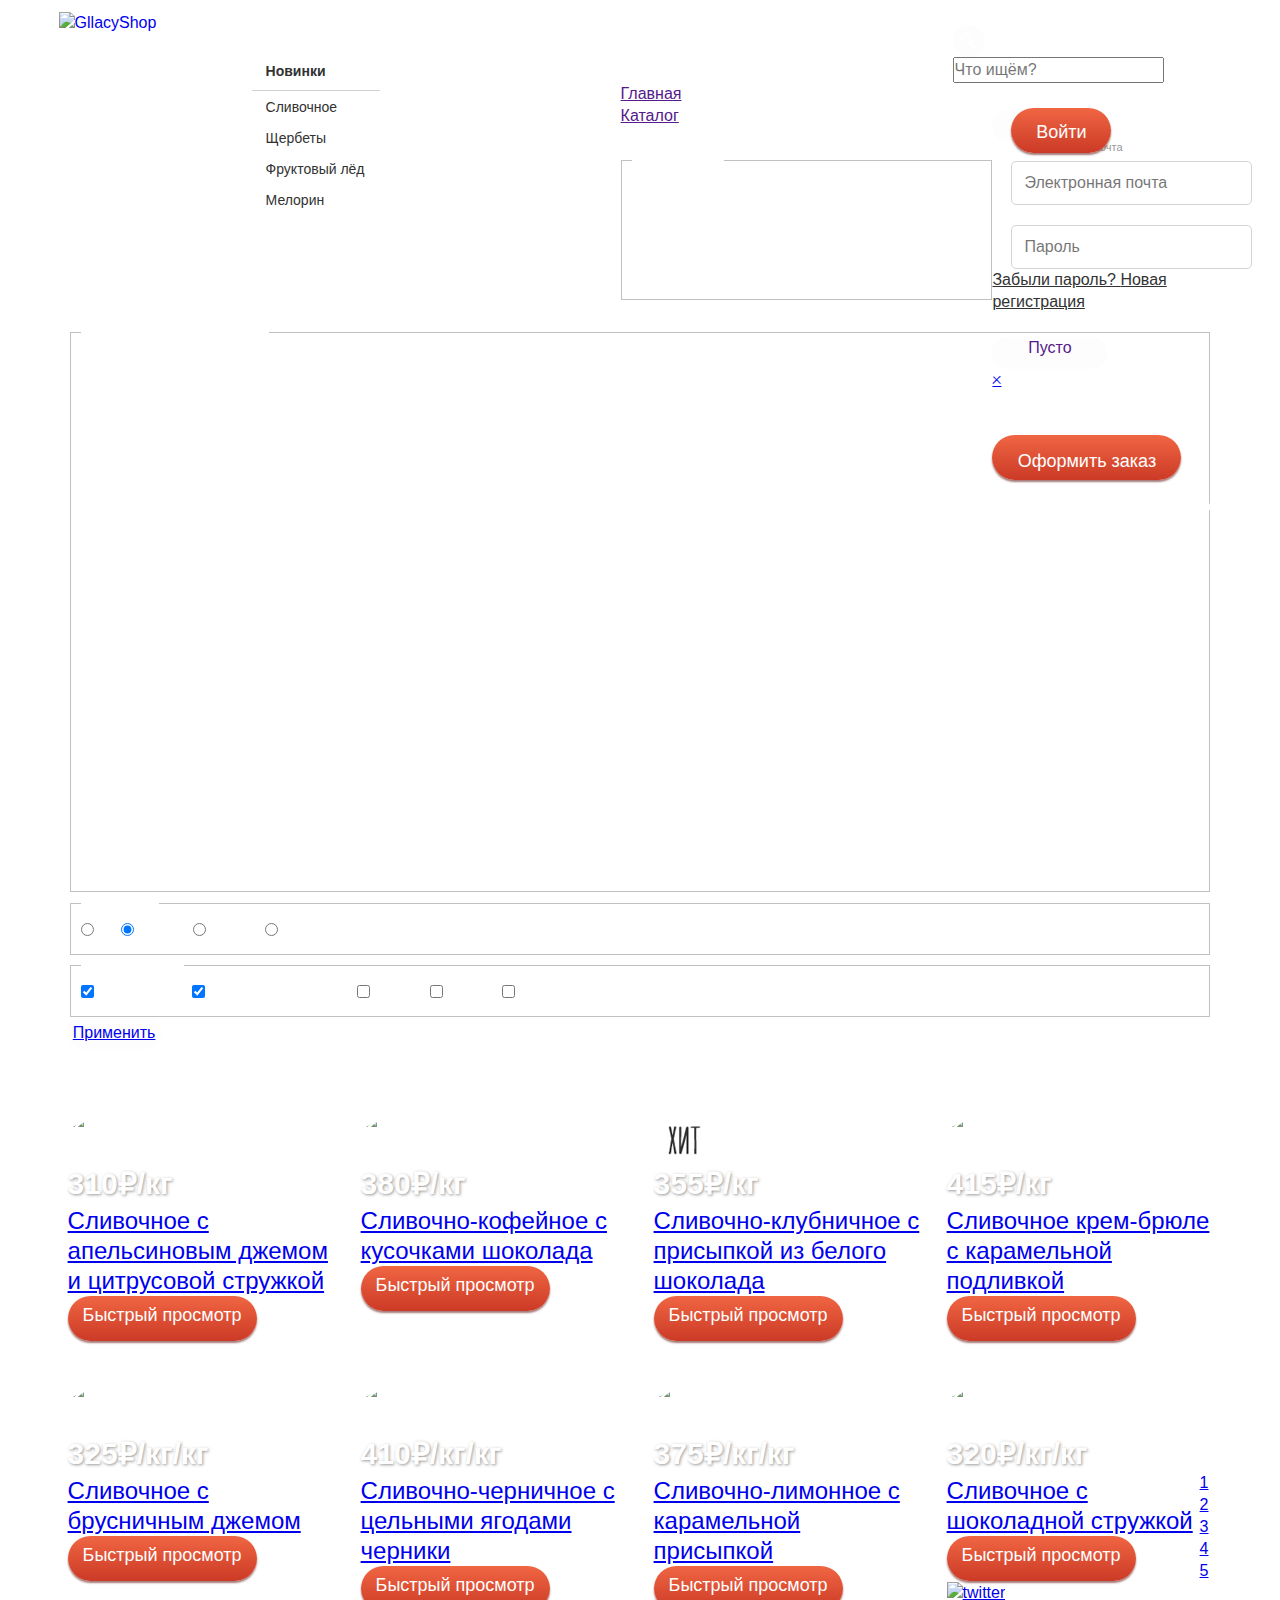
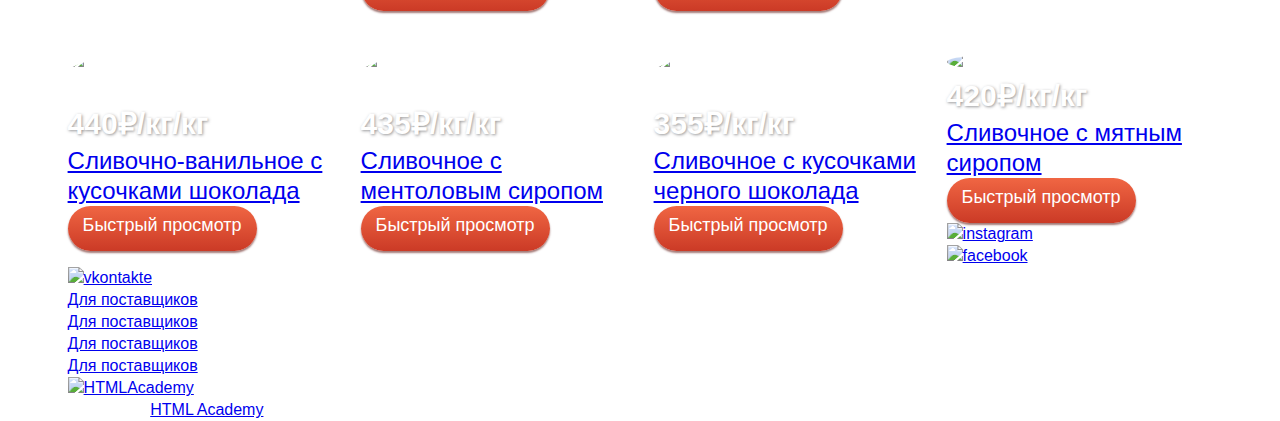
==== commit cfad701b: "Главная страницы без футера" ====
--- a/catalog.html
+++ b/catalog.html
@@ -3,10 +3,10 @@
 <head>
     <meta charset="UTF-8">
     <title>Глейси: каталог</title>
-    <link rel="stylesheet" href="normalize.css">
-    <link rel="stylesheet" href="style.css">
+    <link rel="stylesheet" href="css/normalize.css">
+    <link rel="stylesheet" href="css/style.css">
 </head>
-<body>
+<body class="default">
 <header class="pageHeader">
         <div class="container">
 
--- a/css/style.css
+++ b/css/style.css
@@ -0,0 +1,1270 @@
+/*стили для всех элементов*/
+*{
+    box-sizing: border-box;
+    margin: 0;
+    padding: 0;
+}
+
+.clearfix:after {
+    content: '';
+    display: table;
+    clear: both;
+}
+
+li {
+    list-style-type: none;
+}
+
+img {
+    max-width: 100%;
+    height: auto;
+}
+
+button {
+    border: 0;
+}
+
+body {
+    width: 1200px;
+    margin: 0 auto;
+    font-family: "Roboto", "Arial", sans-serif;
+    font-size: 16px;
+    line-height: 1.375;
+    color: #ffffff;
+    font-weight: 500;
+}
+
+/*стили фона всей страницы, которые будут меняться при смене слайда*/
+.none {
+    display: none;
+}
+
+.choice {
+    display: block;
+}
+
+.backDefault {
+    background-color: #87a193;
+}
+
+.backSecondSlide {
+    background-color: #8a97a7;
+}
+
+.backThirdSlide {
+    background-color: #a29089;
+}
+
+/*заголовки из домашнего задания*/
+h1,
+.h1 {
+    font-size: 60px;
+    line-height: 1.006;
+    font-weight: 900;
+    color: #ffffff;
+}
+
+h2,
+.h2 {
+    font-size: 35px;
+    line-height: 1.171;
+    color: #ffffff;
+}
+
+h3,
+h4,
+.h3,
+.h4,
+.h4 a {
+    font-size: 16px;
+    line-height: 1.375;
+    font-weight: 500;
+    color: #ffffff;
+    text-align: center;
+    margin-top: 6px;
+}
+
+h3,
+.h3 {
+    font-size: 24px;
+    line-height: 1.25;
+    text-align: left;
+    margin-top: 0;
+    color: #323232;
+}
+
+
+.container {
+    margin: 0 2.3%;
+}
+
+/*кнопочки и общие элементы*/
+
+.btn {
+    display: block;
+    text-align: center;
+}
+
+.btnDefault {
+    width: 93px;
+    height: 32px;
+    background-color: rgba(248, 247, 244, 0.2);
+    border-radius: 15px;
+    text-decoration: none;
+}
+
+.searchBlock .btnDefault {
+    width: 32px;
+    border-radius: 50%;
+}
+
+.btnPrimary {
+    display: block;
+    width:189px;
+    height: 45px;
+    background: linear-gradient(to bottom, #f26743, #e74b36);
+    border-radius: 25px;
+    box-shadow: 0 2px 2px rgba(172, 16, 0, 0.64);
+    font-size: 18px;
+    line-height: 1.333;
+    color: #ffffff;
+    text-decoration: none;
+    padding-top: 8px;
+}
+
+.btnMedium {
+    background: linear-gradient(to bottom, #f06643, #cb3a26);
+    box-shadow: 0 2px 2px rgba(85, 8, 0, 0.54);
+}
+
+.btnMedium:hover {
+    background: linear-gradient(to bottom, #f58669, #ec6f5e);
+    box-shadow: 0 1px 2px #ac1000;
+    cursor: pointer;
+}
+
+.btnMedium:active {
+    background: linear-gradient(to bottom, #d74632, #e1613e);
+    box-shadow: inset 0 2px 2px #942718;
+}
+
+.inputText {
+    width: 368px;
+    min-height: 44px;
+    float: left;
+    margin-top: 36px;
+    margin-left: 22px;
+    padding-left: 14px;
+    border: 1px solid #d3d3d2;
+    border-radius: 5px;
+}
+
+.inputText:hover,
+.inputArea:hover {
+    border: 2px solid #c7c6c5;
+    padding-left: 13px;
+}
+
+.inputText:focus,
+.inputArea:focus {
+    border: 2px solid #8fbdec;
+    padding-left: 13px;
+    outline: #ffffff;
+}
+
+.inputArea:hover,
+.inputArea:focus {
+    padding-top: 8px;
+    padding-left: 12px;
+}
+
+
+.fakePlaceholder {
+    position: absolute;
+    left: 32px;
+    font-size: 11px;
+    line-height: 1.182;
+    color: #999999;
+}
+
+.helpInfo {
+    display: inline-block;
+    vertical-align: baseline;
+    width: 139px;
+    min-height: 20px;
+    margin-left: 139px;
+    margin-top: 19px;
+    font-size: 13px;
+    line-height: 1.846;
+}
+
+.userLink {
+    color: #323232;
+}
+/*блок header и его содержимое*/
+
+.pageHeader {
+    position: relative;
+    min-height: 120px;
+    z-index: 10;
+}
+
+.logoImg {
+    float: left;
+    width: 162px;
+    height: 64px;
+    margin-left: -9px;
+    margin-top: 12px;
+}
+
+.pageHeaderMenu {
+    display: inline-block;
+    vertical-align: baseline;
+    margin-left: 25px;
+    margin-top: 31px;
+}
+
+.pageHeaderMenu a {
+    font-size: 16px;
+    line-height: 1.125;
+    font-weight: bold;
+    color: #ffffff;
+}
+
+.pageHeaderMenu,
+.pageHeaderList {
+    position: relative;
+    width: 375px;
+    min-height: 18px;
+    float: left;
+}
+
+.pageHeaderList .item{
+    display: inline;
+    margin-right: 23px;
+}
+
+li.item:last-child {
+    margin-left: 1px;
+}
+
+/*блок выпадающего меню*/
+.dropdown:hover {
+    display: inline;
+    margin-right: 14px;
+    float: left;
+    margin-left: -14px;
+    margin-top: -5px;
+}
+
+.dropdown:hover .dropdownToggle {
+    display: block;
+    width: 87px;
+    min-height: 32px;
+    background-color: rgba(248, 247, 244, 1);
+    border-radius: 15px;
+    text-decoration: none;
+    color: #323232;
+    text-align: center;
+}
+
+.dropdownToggle:active {
+    background-color: #ededed;
+    box-shadow: inset 0 2px 1px #696969;
+}
+
+.dropdown:hover .dropdownTitle {
+    display: inline-block;
+    vertical-align: sub;
+    margin-top: 7px;
+}
+
+.dropdown:hover .dropdownMenu {
+    position: absolute;
+    display: block;
+    width: 143px;
+    min-height: 171px;
+    top: 33px;
+    left: -21px;
+    background-color: #f8f7f4;
+    border-radius: 5px;
+}
+
+.dropdownMenuItem a,
+.dropdownMenuItem:first-child {
+    margin-left: 20px;
+    font-size: 14px;
+    line-height: 1.143;
+    font-weight: bold;
+    color: #323232;
+    text-decoration: none;
+}
+
+.dropdownMenuItem a {
+    font-weight: normal;
+}
+
+.dropdownMenuItem:first-child {
+    width: 128px;
+    margin-left: 6px;
+    margin-top: 10px;
+    margin-bottom: 5px;
+    border-bottom: 1px solid #d1d0ce;
+    padding-bottom: 10px;
+}
+
+.dropdownMenuItem:first-child a {
+    margin-left: 14px;
+    font-weight: bold;
+}
+
+.dropdownMenuItem {
+    display: block;
+    width: 143px;
+    min-height: 28px;/*
+    margin-top: 0;*/
+    margin-bottom: 3px;
+}
+
+.dropdownMenuItem:hover {
+    background-color: #fbded7;
+}
+
+.dropdownMenuItem:first-child:hover {
+    background-color: inherit;
+}
+
+.dropdownMenuItem:active {
+    background-color: #f6b5a5;
+    cursor: pointer;
+}
+
+.dropdownMenuItem:first-child:active {
+    background-color: inherit;
+    cursor: pointer;
+}
+
+/*блок поиска и информационный блок*/
+.searchBlock {
+    display: inline-block;
+    vertical-align: baseline;
+    margin-top: 25px;
+}
+
+.searchBlock {
+    position: relative;
+    margin-left: 332px;
+}
+
+.searchImg {
+    display: block;
+    width: 32px;
+    height: 32px;
+    background: url(../img/spritesIco.png) no-repeat -162px -2px;
+}
+
+.searchLink:hover + .searchForm {
+    position: absolute;
+    display: block;
+    width: 341px;
+    min-height: 84px;
+    left: -309px;
+    top: 37px;
+    background-color: #f8f7f4;
+    border-radius: 5px;
+}
+
+.searchLink:hover .searchImg {
+    background: url(../img/spritesIco.png) no-repeat -331px -2px;
+}
+
+.searchForm .inputText {
+    width: 311px;
+    margin-top: 20px;
+    margin-left: 15px;
+    padding-left: 12px;
+}
+
+.searchForm .inputText:hover {
+    padding-left: 11px;
+}
+
+.searchForm .inputText:focus {
+    padding-left: 10px;
+}
+
+/*блок входа и корзины*/
+.user {
+    position: relative;
+    float: right;
+    width: 220px;
+    height: 90px;
+    margin-top: 2px;
+}
+
+.userEnter,
+.userBasket {
+    display: inline;
+    margin-top: 24px;
+}
+
+.userEnter {
+    float: left;
+}
+
+.userBasket {
+    float: right;
+}
+
+.userBasket .btnDefault {
+    width: 115px;
+}
+
+.enterTitle,
+.enterBasket {
+    font-size: 14px;
+    line-height: 1.143;
+    color: #ffffff;
+}
+
+.enterTitle {
+    float: right;
+    margin-right: 16px;
+    padding-top: 8px;
+}
+
+.icoEnter {
+    display: block;
+    width: 20px;
+    height: 19px;
+    float: left;
+    margin-left: 18px;
+    margin-top: 6px;
+    background: url(../img/spritesIco.png) no-repeat -88px -10px;
+}
+
+.icoEmptyBasket {
+    display: block;
+    width: 21px;
+    height: 20px;
+    float: left;
+    margin-left: 15px;
+    margin-top: 6px;
+    background: url(../img/spritesIco.png) no-repeat -47px -10px;
+}
+
+.enterBasket {
+    display: inline-block;
+    vertical-align: sub;
+    margin-right: 26px;
+}
+
+.enterLink:hover + .userForm {
+    position: absolute;
+    display: block;
+    width: 277px;
+    min-height: 214px;
+    left: -181px;
+    top: 60px;
+    background-color: #f8f7f4;
+    border-radius: 5px;
+}
+
+.userForm .inputText {
+    width: 241px;
+    margin-top: 20px;
+    margin-left: 19px;
+    padding-left: 12px;
+
+}
+
+.userForm .inputText:hover,
+.userForm .inputText:focus {
+    padding-left: 11px;
+}
+
+.fakeEmail {
+    top: 6px;
+}
+
+.fakePassword {
+    top: 20px;
+}
+
+.fakePassword {
+    top: 70px;
+}
+
+.userForm .btnPrimary {
+    position: absolute;
+    bottom: 22px;
+    left: 19px;
+    padding-bottom: 4px;
+    width: 100px;
+}
+
+a.btnDefault:hover {
+    background-color: rgba(248, 247, 244, 1);
+}
+
+a.btnDefault:hover span {
+    color: #323232;
+}
+
+a.btnDefault:hover .icoEnter {
+    background: url(../img/spritesIco.png) no-repeat -298px -10px;
+}
+
+a.btnDefault:hover .icoEmptyBasket {
+    background: url(../img/spritesIco.png) no-repeat -128px -10px;
+}
+
+.userTime,
+.userPhone {
+    font-weight: 900;
+}
+
+.userTime {
+    display: inline-block;
+    vertical-align: baseline;
+    width: 160px;
+    margin-top: 18px;
+    margin-left: 70px;
+    font-size: 14px;
+    line-height: 1.143;
+    color: #ffffff;
+}
+
+.userPhone {
+    display: inline-block;
+    vertical-align: baseline;
+    width: 171px;
+    margin-top: 2px;
+    margin-left: 51px;
+    font-size: 22px;
+    line-height: 1.091;
+    color: #ffffff;
+    text-decoration: none;
+}
+
+/*слайдер*/
+.slider {
+    min-height: 530px;
+}
+
+/*дефолтный слайд*/
+.firstItem .top,
+.firstItem .bot {
+    position: absolute;
+    width: 680px;
+    min-height: 110px;
+}
+
+.firstItem .top {
+    top: 275px;
+    left: 233px;
+}
+
+.firstItem .bot {
+    top: 335px;
+    left: 232px;
+}
+
+/*второй слайд*/
+.secondItem .top {
+    position: absolute;
+    width: 680px;
+    height: 110px;
+}
+
+.secondItem .bot {
+    position: absolute;
+    width: 680px;
+    height: 110px;
+}
+
+.secondItem .top {
+    top: 275px;
+    left: 233px;
+}
+
+.secondItem .bot {
+    top: 335px;
+    left: 233px;
+}
+
+/*третий слайд*/
+.thirdItem .top {
+    position: absolute;
+    width: 680px;
+    height: 110px;
+}
+
+.thirdItem .bot {
+    position: absolute;
+    width: 680px;
+    height: 110px;
+}
+
+.thirdItem .top {
+    top: 275px;
+    left: 230px;
+}
+
+.thirdItem .bot {
+    top: 335px;
+    left: 231px;
+}
+
+/*кнопки слайдера*/
+.btnLarge {
+    position: absolute;
+    width: 280px;
+    height: 64px;
+    top: 426px;
+    left: 433px;
+    border-radius: 32px;
+    font-size: 32px;
+    line-height: 1.375;
+    text-shadow: 0 2px 5px #a0200b;
+}
+
+.btnLarge:hover {
+    background: linear-gradient(to bottom, #f58569, #ec6f5e);
+    box-shadow: 0 2px 2px #ac1000;
+}
+
+.btnLarge:active {
+    background: linear-gradient(to bottom, #d84732, #e1613e);
+    box-shadow: inset 0 2px 2px #942718;
+}
+
+/*переделанная реализация слайдера из лекций*/
+body > input[type="radio"] {
+    display: none;
+}
+
+.siteWrapper {
+    min-width: 1080px;
+    background-repeat: no-repeat;
+    background-position: top center;
+    transition: background-image 0.5s ease, background-color 0.5s ease;
+}
+
+.siteWrapper:before,
+.siteWrapper:after,
+.mainContent:after {
+    content: "";
+    visibility: hidden;
+}
+
+.siteWrapper:before,
+.siteWrapper:after {
+    background-image: url("../img/icecream1.png");
+}
+
+.siteWrapper:after {
+    background-image: url("../img/icecream2.png");
+}
+
+.mainContent:after {
+    background-image: url("../img/icecream3.png");
+}
+
+.slider {
+    position: relative;
+    padding-top: 270px;
+    text-align: center;
+    color: #ffffff;
+}
+
+.slide {
+    display: none;
+}
+
+.sliderControls {
+    position: absolute;
+    bottom: 63px;
+    left: 0;
+    z-index: 10;
+    font-size: 0;
+}
+
+.sliderControls label {
+    display: inline-block;
+    vertical-align: top;
+    width: 21px;
+    height: 21px;
+    margin-right: 8px;
+    background-color: transparent;
+    border: 2px solid #ffffff;
+    border-radius: 50%;
+    cursor: pointer;
+}
+
+.firstBtn:checked ~ .siteWrapper {
+    background-color: #849d8f;
+    background-image: url("../img/icecream1.png");
+}
+
+.secondBtn:checked ~ .siteWrapper {
+    background-color: #8996a6;
+    background-image: url("../img/icecream2.png");
+}
+
+.thirdBtn:checked ~ .siteWrapper {
+    background-color: #9d8b84;
+    background-image: url("../img/icecream3.png");
+}
+
+/*тройная вложенность!!! пример из лециию. как избавиться - не соображу,  при том варианте, что предложен в лекции*/
+.firstBtn:checked ~ .siteWrapper .firstItem,
+.secondBtn:checked ~ .siteWrapper .secondItem,
+.thirdBtn:checked ~ .siteWrapper .thirdItem {
+    display: block;
+}
+
+.firstBtn:checked ~ .siteWrapper .firstLabel,
+.secondBtn:checked ~ .siteWrapper .secondLabel,
+.thirdBtn:checked ~ .siteWrapper .thirdLabel {
+    background-color: #ffffff;
+}
+
+/*прозрачность при наведении на соседние кнопки - доделал под вариант слайдера*/
+.firstBtn:checked ~ .siteWrapper .secondLabel:hover,
+.firstBtn:checked ~ .siteWrapper .thirdLabel:hover {
+    background-color: #b2c1b7;
+}
+
+.secondBtn:checked ~ .siteWrapper .firstLabel:hover,
+.secondBtn:checked ~ .siteWrapper .thirdLabel:hover {
+    background-color: rgba(255, 255, 255, 0.3);
+}
+
+.thirdBtn:checked ~ .siteWrapper .firstLabel:hover,
+.thirdBtn:checked ~ .siteWrapper .secondLabel:hover {
+    background-color: rgba(255, 255, 255, 0.3);
+}
+
+
+/*блоки баннеров*/
+.bannerLeftBlock,
+.bannerRightBlock {
+    width: 560px;
+    min-height: 230px;
+    border-radius: 15px;
+    position: relative;
+}
+
+.bannerLeftBlock {
+    float: left;
+    background-image: url(../img/raspberries.jpg);
+}
+
+.bannerRightBlock {
+    float: right;
+    background-image: url(../img/backChoco.jpg);
+}
+
+.bannerLeftBlock h2 {
+    margin-top: 16px;
+    margin-left: 18px;
+}
+
+.bannerRightBlock h2 {
+    margin-top: 16px;
+    margin-left: 20px;
+}
+
+.bannerLeftBlock p,
+.bannerRightBlock p {
+    width: 520px;
+    font-size: 18px;
+    line-height: 1.222;
+    font-weight: 900;
+    margin-top: 17px;
+}
+
+.bannerLeftBlock p {
+    margin-left: 19px;
+}
+
+.bannerRightBlock p {
+    margin-left: 20px;
+}
+
+.bannerLeftBlock a,
+.bannerRightBlock a {
+    width: 164px;
+    margin-top: 46px;
+    margin-left: 373px;
+    padding-top: 10px;
+}
+
+.bannerRightBlock a {
+    width: 188px;
+    margin-top: 45px;
+    margin-left: 352px;
+}
+
+/*каталог товаров*/
+.productList {
+    min-height: 365px;
+    margin-bottom: 36px;
+}
+
+.productList img {
+    width: 267px;
+    height: 267px;
+    border-radius: 50%;
+}
+
+
+article.productItem {
+    position: relative;
+    display: inline-block;
+    vertical-align: baseline;
+    width: 267px;
+    float: left;
+    margin-right: 26px;
+}
+
+article.productItem:nth-child(4n) {
+    margin-right: -14px;
+}
+
+img.productItemImg {
+    margin-top: 40px;
+    border-radius: 50%;
+}
+
+.productItemHitmark {
+    position: absolute;
+    display: block;
+    width: 61px;
+    height: 61px;
+    background: url(../img/hit.jpg) no-repeat center;
+    border-radius: 50%;
+    top: 38px;
+    z-index: 10;
+}
+
+.productItemPrice {
+    font-size: 30px;
+    line-height: 1.5;
+    font-weight: bold;
+    text-shadow: 1px 1px 3px rgba(49, 50, 53, 0.5);
+}
+
+.productPrice,
+.productRubleIco,
+.productWeight{
+    position: absolute;
+}
+
+.productPrice {
+    top: 237px;
+    left: -1px;
+    font-size: 45px;
+}
+
+.productRubleIco {
+    display: inline-block;
+    vertical-align: baseline;
+    width: 32px;
+    height: 36px;
+    top: 255px;
+    left: 80px;
+    background: url(../img/ruble.svg) no-repeat center;
+}
+
+.productWeight {
+    top: 253px;
+    left: 112px;
+}
+
+/*промоблок*/
+.advertisingBlock {
+    position: relative;
+    min-height: 306px;
+    background: url(../img/waffletexture.jpg);
+    border-radius: 15px;
+    color: #323232;
+}
+
+.advertisingBlock h3 {
+    max-width: 996px;
+    min-height: 60px;
+    margin-left: 20px;
+    padding-top: 24px;
+}
+
+.advertisingContainer {
+    width: 1130px;
+    min-height: 198px;
+    margin-left: 75px;
+    margin-top: 22px;
+}
+
+p.advertItem {
+    display: inline-block;
+    vertical-align: baseline;
+    width: 485px;
+    min-height: 66px;
+    margin-bottom: 22px;
+    margin-right: 78px;
+    text-align: left;
+}
+
+p.iceIco::before {
+    content: url(../img/seoice.svg);
+    display: block;
+    width: 48px;
+    height: 48px;
+    float: left;
+    margin-top: -12px;
+    margin-left: -54px;
+
+}
+
+p.leafIco::before {
+    content: url(../img/seolist.svg);
+    display: block;
+    width: 48px;
+    height: 48px;
+    float: left;
+    margin-top: -12px;
+    margin-left: -54px;
+}
+
+p.cowIco::before {
+    content: url(../img/seocow.svg);
+    display: block;
+    width: 48px;
+    height: 48px;
+    float: left;
+    margin-top: -12px;
+    margin-left: -54px;
+}
+
+p.thermIco::before {
+    content: url(../img/seotherm.svg);
+    display: block;
+    width: 48px;
+    height: 48px;
+    float: left;
+    margin-top: -12px;
+    margin-left: -54px;
+}
+
+/*новостной блок*/
+.newsBlock {
+    min-height: 220px;
+    margin-top: 40px;
+}
+
+.newsBlockLeft,
+.newsBlockRight {
+    width: 560px;
+    min-height: 220px;
+    border-radius: 15px;
+    position: relative;
+}
+
+.newsBlockLeft {
+    float: left;
+    background-image: url(../img/backice.jpg);
+    color: #323232;
+}
+
+.newsBlockLeft p {
+    padding-top: 23px;
+    margin-left: 19px;
+}
+
+.newsBlockLeft .h4 {
+    margin-left: 20px;
+    margin-top: 4px;
+    text-align: left;
+    text-transform: lowercase;
+}
+
+.newsBlockLeft a {
+    font-size: 24px;
+    line-height: 1.25;
+    color: #323232;
+}
+
+.newsBlockRight {
+    float: right;
+    background-color: #f8f7f4;
+    background-image: url(../img/backborder.png);
+    color: #5a5a5a;
+}
+
+.newsSubstrate {
+    width: 550px;
+    min-height: 210px;
+    margin-top: 5px;
+    margin-left: 5px;
+    background-color: #f8f7f4;
+    border-radius: 15px;
+}
+
+.newsSubstrate p {
+    width: 509px;
+    padding-top: 29px;
+    margin-left: 21px;
+}
+
+.subscribeForm .btn {
+    width: 129px;
+    float: right;
+    margin-top: 35px;
+    margin-right: 20px;
+    padding-top: 0;
+    border: 0;
+    cursor: pointer;
+}
+
+/*блок карты*/
+.mapBlock {
+    position: relative;
+    width: 1200px;
+    min-height: 430px;
+    margin-top: 39px;
+    margin-left: -2.4%;
+}
+
+.adressBlock {
+    position: absolute;
+    top: 63px;
+    right: 28px;
+    width: 302px;
+    min-height: 305px;
+    background-color: #ffffff;
+    border-radius: 15px;
+    font-size: 14px;
+    line-height: 1.428;
+    color: #323232;
+}
+
+.adressBlock button {
+    width: 250px;
+    margin-top: 24px;
+    margin-left: 27px;
+    border: 0;
+    padding-top: 0;
+}
+
+.adressContainer {
+    width: 250px;
+    margin-top: 29px;
+    margin-left: 26px;
+}
+
+p strong {
+    font-weight: 900;
+}
+
+strong a {
+    color: #323232;
+    text-decoration: blink;
+}
+
+p.adressGeneral {
+    margin-top: 4px;
+    font-size: 18px;
+    line-height: 1.333;
+    font-weight: 600;
+}
+
+.adressPhone {
+    margin-top: 19px;
+}
+
+.adressPhone strong {
+    display: block;
+    padding-top: 7px;
+    margin-bottom: -16px;
+    font-size: 18px;
+    line-height: 1.222;
+}
+
+/*popup-форма фидбека*/
+.popupForm {
+    position: fixed;
+    width: 477px;
+    min-height: 442px;
+    top: 175px;
+    left: 37.6%;
+    z-index: 20;
+    border-radius: 10px;
+    background-color: #f8f7f4;
+    color: #323232;
+}
+
+.backPopup {
+    position: fixed;
+    width: 100%;
+    height: 100%;
+    top: 0;
+    left: 0;
+    z-index: 15;
+    background-color: rgba(0, 0, 0, 0.3);
+}
+
+.popupFeedbackForm b {
+    display: block;
+    margin-top: 16px;
+    margin-left: 23px;
+    font-size: 24px;
+    line-height: 1.167;
+    font-weight: 500;
+}
+
+.popupFeedbackForm .inputText {
+    width: 268px;
+    margin-left: 23px;
+    margin-top: 19px;
+}
+
+.inputArea {
+    width: 428px;
+    max-height: 155px;
+    margin-top: 21px;
+    margin-left: 23px;
+    border-radius: 5px;
+    padding-left: 13px;
+    padding-top: 9px;
+    outline: #ffffff;
+}
+
+.popupFeedbackForm .btnPrimary {
+    width: 140px;
+    margin-top: 18px;
+    margin-left: 313px;
+    padding-bottom: 10px;
+}
+
+.popupFeedbackForm .fakePlaceholder {
+    left: 38px;
+}
+
+.popupFeedbackForm input[type="email"] {
+    padding-top: 3px;
+}
+
+.fakeName {
+    top: 50px;
+}
+
+.fakeEmail {
+    top: 113px;
+}
+
+.fakeFeedBack {
+    top: 178px;
+}
+
+.closeIco {
+    position: absolute;
+    display: block;
+    width: 17px;
+    height: 17px;
+    top: 15px;
+    right: 16px;
+    background: url('../img/spritesIco.png') no-repeat -10px -10px;
+}
+
+
+/*спрайты*/ /*УДАЛИТЬ!!!!!!!!!!!!!!!!!!!!!!!!!!!!!!!!!!!!!!!!!!!!!!!!!!!!!!!!!!!!!!!!!!!!!!!!!!!!!!!!!!!!!!!!!!!!!*/
+.sprite {
+    background-image: url(spritesheet.png);
+    background-repeat: no-repeat;
+    display: block;
+}
+
+.sprite-closeIco {
+    width: 17px;
+    height: 17px;
+    background-position: -10px -10px;
+}
+
+.sprite-emptyBasket {
+    width: 21px;
+    height: 20px;
+    background-position: -47px -10px;
+}
+
+.sprite-emptyEnter {
+    width: 20px;
+    height: 19px;
+    background-position: -88px -10px;
+}
+
+.sprite-emptyFullBasket {
+    width: 21px;
+    height: 20px;
+    background-position: -128px -10px;
+}
+
+.sprite-emptyLense {
+    width: 17px;
+    height: 17px;
+    background-position: -169px -10px;
+}
+
+.sprite-fb {
+    width: 31px;
+    height: 31px;
+    background-position: -206px -10px;
+}
+
+.sprite-fullBasket {
+    width: 21px;
+    height: 20px;
+    background-position: -257px -10px;
+}
+
+.sprite-fullEnter {
+    width: 20px;
+    height: 19px;
+    background-position: -298px -10px;
+}
+
+.sprite-fullLense {
+    width: 17px;
+    height: 17px;
+    background-position: -338px -10px;
+}
+
+.sprite-heartIco {
+    width: 15px;
+    height: 13px;
+    background-position: -375px -10px;
+}
+
+.sprite-inst {
+    width: 31px;
+    height: 31px;
+    background-position: -410px -10px;
+}
+
+.sprite-leftArrow {
+    width: 8px;
+    height: 14px;
+    background-position: -461px -10px;
+}
+
+.sprite-tw {
+    width: 31px;
+    height: 31px;
+    background-position: -489px -10px;
+}
+
+.sprite-vk {
+    width: 31px;
+    height: 31px;
+    background-position: -540px -10px;
+}
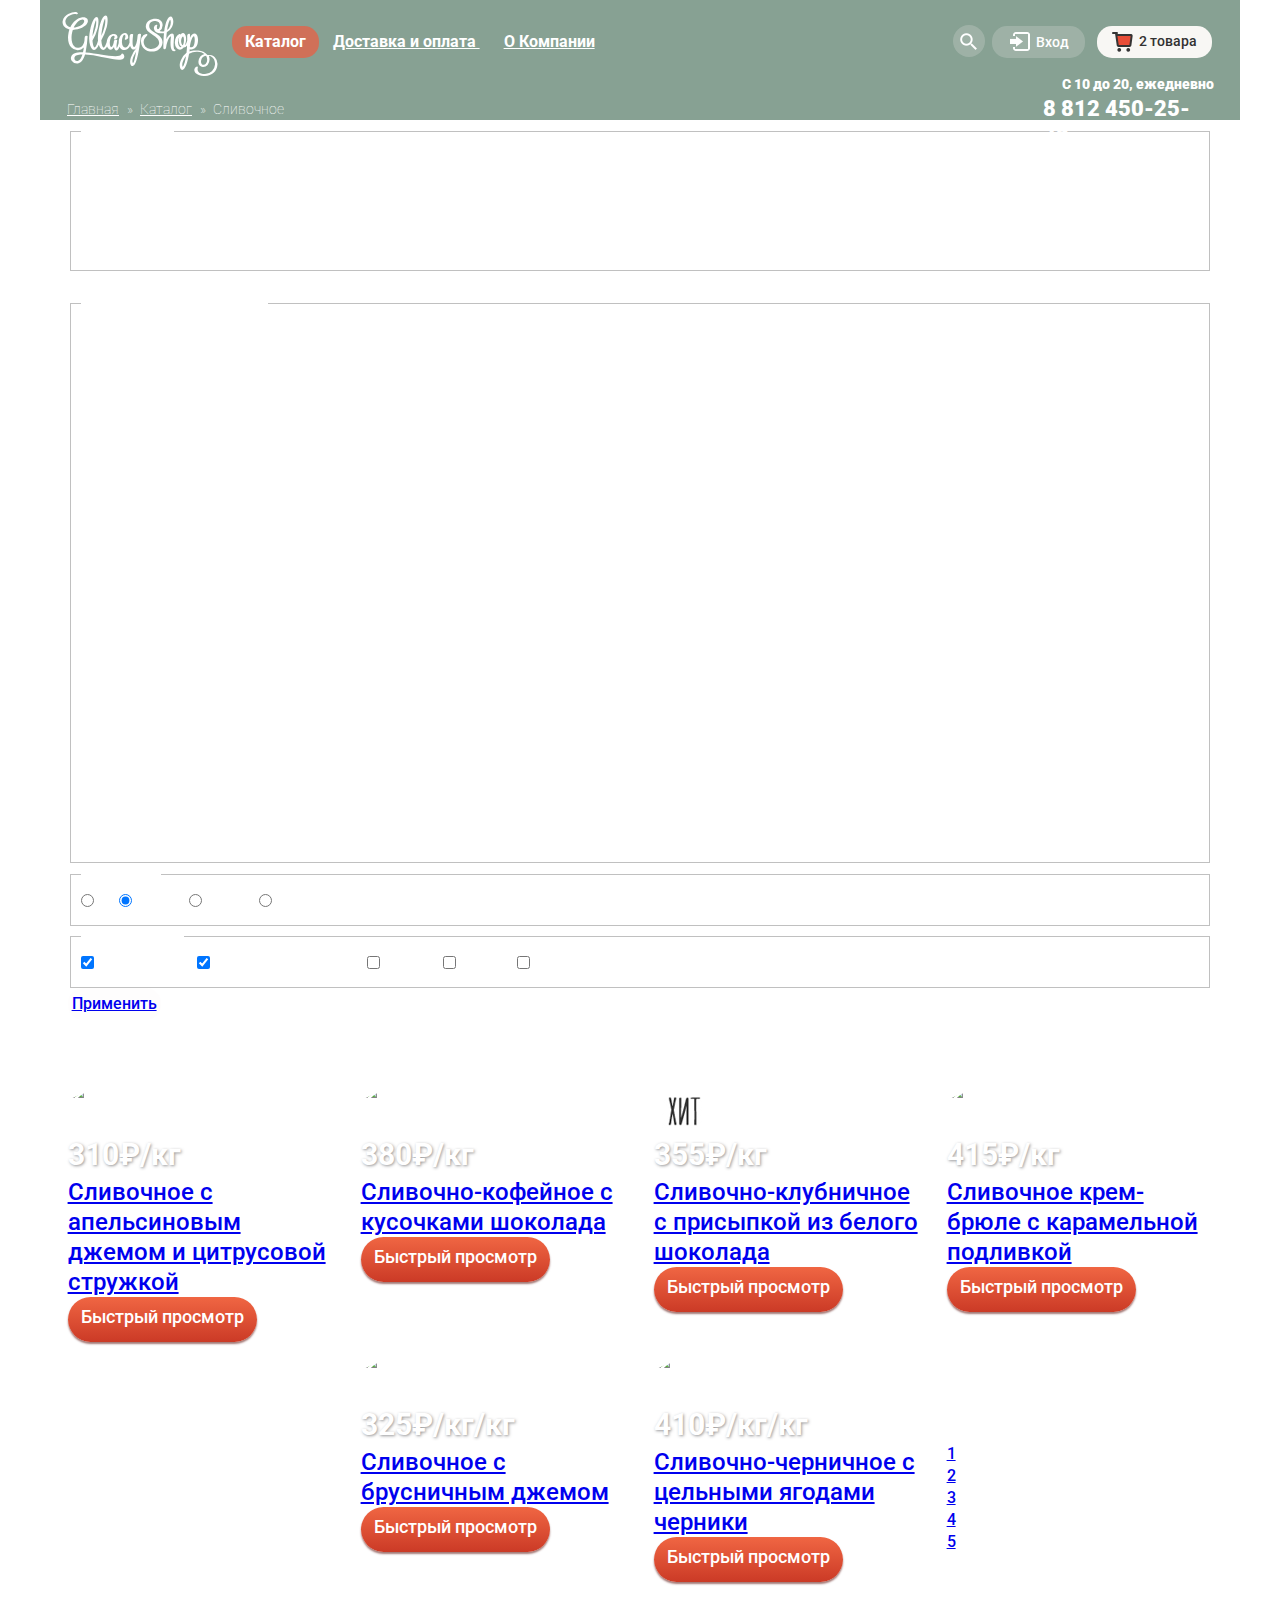
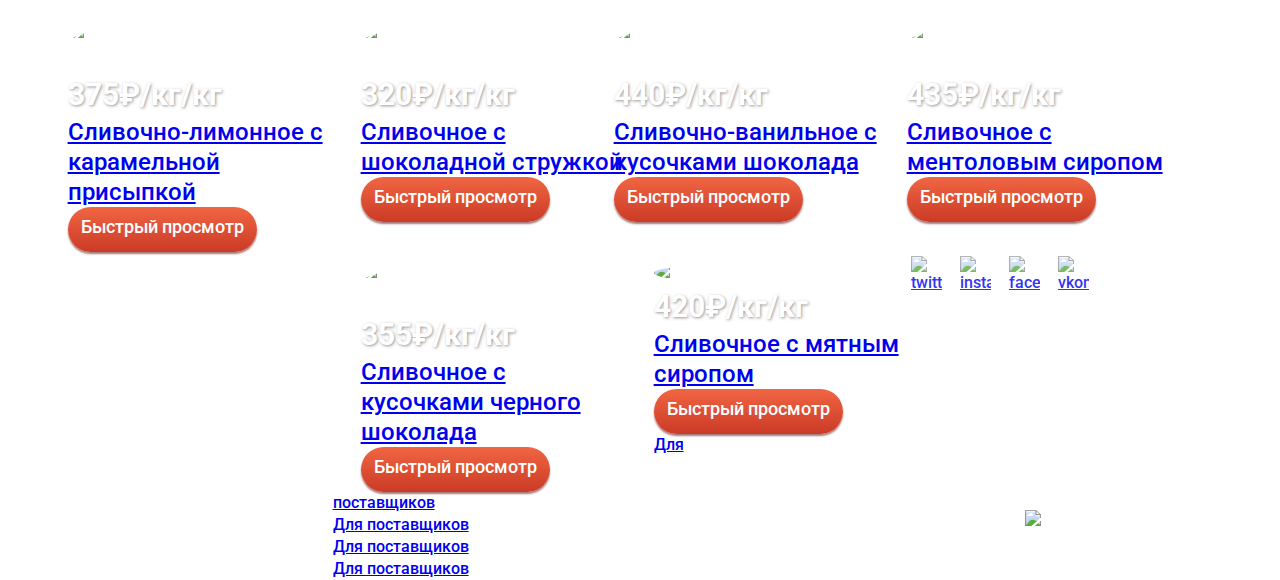
==== commit aa9c70f7: "Главная полностью без js" ====
--- a/catalog.html
+++ b/catalog.html
@@ -3,123 +3,158 @@
 <head>
     <meta charset="UTF-8">
     <title>Глейси: каталог</title>
+    <link href='https://fonts.googleapis.com/css?family=Roboto:400,900,900italic,700,500&subset=latin,cyrillic' rel='stylesheet' type='text/css'>
     <link rel="stylesheet" href="css/normalize.css">
     <link rel="stylesheet" href="css/style.css">
 </head>
-<body class="default">
-<header class="pageHeader">
-        <div class="container">
-
-            <a href="index.html"><img class="logoImg" src="img/logo.jpg" alt="GllacyShop"  width="160" height="65"></a><!--обернул картинку в ссылку по заданию, на главную-->
-            <nav class="pageHeaderMenu">
-                <ul class="pageHeaderList">
-                    <li class="item dropdown">
-                        <a class="itemLink dropdownToggle" href="catalog.html">
-                            Каталог
-                        </a>
-                        <ul class="dropdownMenu">
-                            <li class="dropdownMenuItem">
-                                <a class="dropdownMenuLink" href="#"></a>Новинки
-                            </li>
-                            <li class="dropdownMenuItem">
-                                <a class="dropdownMenuLink" href="#">
-                                    Сливочное
-                                </a>
-                            </li>
-                            <li class="dropdownMenuItem">
-                                <a class="dropdownMenuLink" href="#">
-                                    Щербеты
-                                </a>
-                            </li>
-                            <li class="dropdownMenuItem">
-                                <a class="dropdownMenuLink" href="#">
-                                    Фруктовый лёд
-                                </a>
-                            </li>
-                            <li class="dropdownMenuItem">
-                                <a class="dropdownMenuLink" href="#">
-                                    Мелорин
-                                </a>
-                            </li>
-                        </ul>
-                    </li>
-                    <li class="item">
-                        <a class="itemLink" href="#">
-                            Доставка и оплата
-                        </a>
-                    </li>
-                    <li class="item">
-                        <a class="itemLink" href="#">
-                            О компании
-                        </a>
-                    </li>
-                </ul>
-            </nav>
-
-            <div class="searchBlock"><!--searchBlock open--> <!--у элементов с ховером добавил комментарии со вторым классом open-->
-                <a class="btn btnDefault btnSmall" href="#">
-                    <span class="searchImg"></span>
+<body>
+    <div class="siteWrapper backDefault">
+        <header class="pageHeader">
+            <div class="container">
+
+                <a href="index.html">
+                    <img class="logoImg" src="img/logo.svg" alt="GllacyShop"  width="160" height="65">
                 </a>
-                <form class="searchForm" action="#" name="searchForm" method="post" enctype="multipart/form-data">
-                    <input class="searchInput" type="text" placeholder="Что ищём?">
-                </form>
-            </div>
-
-            <div class="user"><!-- <div class="user open"> -->
-                <div class="userEnter">
-                    <a class="btn btnDefault btnSmall" href="#"><!--добавил класс fullBasket для полной корзины-->
-                        <i class="ico icoEnter"></i>
-                        ВХОД
+                <nav class="pageHeaderMenu">
+
+                    <ul class="pageHeaderList">
+                        <li class="item dropdown current">
+                            <a class="itemLink dropdownToggle" href="catalog.html">
+                                <span class="dropdownTitle">Каталог</span>
+                            </a>
+                            <ul class="dropdownMenu none">
+                                <li class="dropdownMenuItem">
+                                    <a href="dropdownMenuLink">
+                                        Новинки
+                                    </a>
+                                </li>
+                                <li class="dropdownMenuItem current">
+                                    <span class="dropdownMenuLink active">Сливочное</span>
+                                </li>
+                                <li class="dropdownMenuItem">
+                                    <a class="dropdownMenuLink" href="#">
+                                        Щербеты
+                                    </a>
+                                </li>
+                                <li class="dropdownMenuItem">
+                                    <a class="dropdownMenuLink" href="#">
+                                        Фруктовый лёд
+                                    </a>
+                                </li>
+                                <li class="dropdownMenuItem">
+                                    <a class="dropdownMenuLink" href="#">
+                                        Мелорин
+                                    </a>
+                                </li>
+                            </ul>
+                        </li>
+                        <li class="item">
+                            <a class="itemLink" href="#">
+                                Доставка и оплата
+                            </a>
+                        </li>
+                        <li class="item">
+                            <a class="itemLink" href="#">
+                                О Компании
+                            </a>
+                        </li>
+                    </ul>
+                </nav>
+
+                <div class="searchBlock">
+                    <a class="searchLink btn btnDefault btnSmall" href="#">
+                        <span class="searchImg"></span><!--поменял img на span под картинку фоном-->
                     </a>
-                    <form class="userForm" action="#" name="userForm" method="post" enctype="multipart/form-data">
-                        <input class="inputText" type="email" placeholder="Электронная почта">
-                        <span class="fakePlaceholder">Электронная почта</span>
-                        <input class="inputText" type="password" placeholder="Пароль">
-                        <span class="fakePlaceholder">Пароль</span>
-                        <button class="btn btnPrimary btnMedium" type="submit">Войти</button>
-                        <a class="userLink" href="#">
-                            Забыли пароль?
-                        </a>
-                        <a class="userLink" href="#">
-                            Новая регистрация
-                        </a>
+                    <form class="searchForm none" action="#" name="searchForm" method="post" enctype="multipart/form-data">
+                        <input class="inputText" type="text" placeholder="Что ищём?">
                     </form>
                 </div>
-                <div class="userBasket">
-                    <a class="btn btnDefault btnSmall fullBasket" href="">
-                        <i class="ico icoBasket"></i>
-                        Пусто
-                    </a>
-                    <form class="basketForm hide" action="#" name="basket" method="post" enctype="multipart/form-data"><!--при нажатии на корзину будет  добавляться к форме класс visible-->
-                        <ul class="purchaseMenu">
-                            <li class="purchaseItem">
-                                <a class="purchaseClose" href="#">&#128937;</a>
-                                <img class="purchaseImg" src="" alt="">
-                                <span class="purchaseTitle">Пломбир с апельсиновым джемом</span>
-                                <span class="purchaseCost">1,5 x <b>200 руб</b></span>
-                                <span class="purchaseSum">300</span>
-                            </li>
-                        </ul>
-                        <div class="basketSum">
-                            <strong>Итого:</strong><strong>750 руб</strong>
-                        </div>
-                        <button class="btn btnPrimary btnMedium" type="submit">Оформить заказ</button>
-                    </form>
+
+                <div class="user">
+                    <div class="userEnter">
+                        <a class="enterLink btn btnDefault btnSmall" href="">
+                            <i class="icoEnter"></i>
+                            <span class="enterTitle">Вход</span>
+                        </a>
+                        <form class="userForm none" action="#" name="userForm" method="post" enctype="multipart/form-data" hidden>
+                            <input class="inputText" type="email" placeholder="Электронная почта">
+                            <span class="fakePlaceholder fakeEmail none">Электронная почта</span>
+                            <input class="inputText" type="password" placeholder="Пароль">
+                            <span class="fakePlaceholder fakePassword none">Пароль</span>
+                            <button class="btn btnPrimary btnMedium" type="submit">Войти</button>
+                            <div class="helpInfo">
+                                <a class="userLink" href="#">
+                                    Забыли пароль?
+                                </a>
+                                <a class="userLink" href="#">
+                                    Новая регистрация
+                                </a>
+                            </div>
+                        </form>
+                    </div>
+                    <div class="userBasket fullBasket">
+                        <a class="btn btnDefault btnSmall" href="#">
+                            <i class="ico icoFullBasket"></i>
+                            <span class="enterBasket">2 товара</span>
+                        </a>
+                        <form class="basketForm none" action="#" name="basket" method="post" enctype="multipart/form-data">
+                            <ul class="purchaseMenu">
+                                <li class="purchaseItem">
+                                    <a class="purchaseClose closeIco" href="#"></a>
+                                    <img class="purchaseImg" src="img/orangeice.png" width="32" height="32" alt="Пломбир с апельсиновым джемом">
+                                    <span class="purchaseTitle">Пломбир с апельсиновым джемом</span>
+                                    <span class="purchaseCost">1,5 кг x <b>200 руб</b></span>
+                                    <span class="purchaseSum">300 руб</span>
+                                </li>
+                                <li class="purchaseItem">
+                                    <a class="purchaseClose closeIco" href="#"></a>
+                                    <img class="purchaseImg" src="img/strawberryice.png" width="32" height="32" alt="Клубничный пломбир с присыпкой  из белого шоколада">
+                                    <span class="purchaseTitle">Клубничный пломбир с присыпкой  из белого шоколада</span>
+                                    <span class="purchaseCost">1,5 кг x <b>300 руб</b></span>
+                                    <span class="purchaseSum">450 руб</span>
+                                </li>
+                            </ul>
+                            <hr>
+                            <div class="basketSum">
+                                <strong>Итого:</strong><strong>750 руб</strong>
+                            </div>
+                            <button class="btn btnPrimary btnMedium" type="submit">Оформить заказ</button>
+                        </form>
+                    </div>
+                    <span class="userTime">C 10 до 20, ежедневно</span>
+                    <a class="userPhone" href="tel:88124502525">8&nbsp;812&nbsp;450-25-25</a>
                 </div>
-                <span class="userTime">C 10 до 20, ежедневно</span>
-                <a class="userPhone" href="tel:88124502525">8&#32;812&#32;450-25-25</a>
+                <nav class="breadcrumbs">
+                    <ul class="breadcrumbsMenu">
+                        <li class="breadcrumbsMenuItem">
+                            <a href="">Главная</a>
+                            <span class="divider">&#187;</span>
+                        </li>
+                        <li class="breadcrumbsMenuItem">
+                            <a href="">Каталог</a>
+                            <span class="divider">&#187;</span>
+                        </li>
+                        <li class="breadcrumbsMenuItem active">
+                            <span>Сливочное</span>
+                        </li>
+                    </ul>
+                </nav>
             </div>
-
-            <nav class="breadcrumbs">
-                <ul>
-                    <li><a href="">Главная</a><span class="divider">&#187;</span></li>
-                    <li><a href="">Каталог</a><span class="divider">&#187;</span></li>
-                    <li class="active"><span>Сливочное</span></li>
-                </ul>
-            </nav>
-
-        </div>
-    </header>
+        </header>
+    </div>
+</body>
+</html>
+
+
+
+
+
+
+
+
+
+
+
     <div class="mainContent">
         <div class="container">
 
@@ -434,5 +469,3 @@
         </div>
     </footer>
     <script src="js/main.js"></script>
-</body>
-</html>
--- a/css/style.css
+++ b/css/style.css
@@ -41,18 +41,6 @@
 
 .choice {
     display: block;
-}
-
-.backDefault {
-    background-color: #87a193;
-}
-
-.backSecondSlide {
-    background-color: #8a97a7;
-}
-
-.backThirdSlide {
-    background-color: #a29089;
 }
 
 /*заголовки из домашнего задания*/
@@ -98,6 +86,10 @@
     margin: 0 2.3%;
 }
 
+.container.backDefault {
+    background-color: #87a193;
+}
+
 /*кнопочки и общие элементы*/
 
 .btn {
@@ -249,7 +241,9 @@
 }
 
 /*блок выпадающего меню*/
-.dropdown:hover {
+.dropdown:hover,
+.dropdown.current,
+.dropdown.current:hover {
     display: inline;
     margin-right: 14px;
     float: left;
@@ -257,7 +251,9 @@
     margin-top: -5px;
 }
 
-.dropdown:hover .dropdownToggle {
+.dropdown:hover .dropdownToggle,
+.dropdown.current .dropdownToggle,
+.dropdown.current:hover .dropdownToggle {
     display: block;
     width: 87px;
     min-height: 32px;
@@ -268,6 +264,17 @@
     text-align: center;
 }
 
+.dropdown.current .dropdownToggle {
+    background-color: #d07058;
+    color: #ffffff;
+    padding-top: 7px;
+}
+
+.dropdown.current:hover .dropdownToggle {
+    padding-top: 0;
+}
+
+
 .dropdownToggle:active {
     background-color: #ededed;
     box-shadow: inset 0 2px 1px #696969;
@@ -291,7 +298,8 @@
 }
 
 .dropdownMenuItem a,
-.dropdownMenuItem:first-child {
+.dropdownMenuItem:first-child,
+.dropdownMenuLink.active{
     margin-left: 20px;
     font-size: 14px;
     line-height: 1.143;
@@ -300,8 +308,13 @@
     text-decoration: none;
 }
 
-.dropdownMenuItem a {
+.dropdownMenuItem a,
+.dropdownMenuLink.active {
     font-weight: normal;
+}
+
+.dropdownMenuLink.active {
+    color: #ffffff;
 }
 
 .dropdownMenuItem:first-child {
@@ -326,6 +339,13 @@
     margin-bottom: 3px;
 }
 
+.dropdownMenuItem.current,
+.dropdownMenuItem.current:hover {
+    background-color: #d07058;
+}
+
+
+
 .dropdownMenuItem:hover {
     background-color: #fbded7;
 }
@@ -435,22 +455,142 @@
 
 .icoEnter {
     display: block;
-    width: 20px;
-    height: 19px;
+    width: 21px;
+    height: 20px;
     float: left;
     margin-left: 18px;
     margin-top: 6px;
     background: url(../img/spritesIco.png) no-repeat -88px -10px;
 }
 
-.icoEmptyBasket {
+.ico {
     display: block;
     width: 21px;
     height: 20px;
     float: left;
     margin-left: 15px;
     margin-top: 6px;
+}
+
+.icoEmptyBasket {
     background: url(../img/spritesIco.png) no-repeat -47px -10px;
+}
+
+.icoFullBasket {
+    background: url(../img/spritesIco.png) no-repeat -257px -10px;
+}
+
+.fullBasket a {
+    background-color: rgba(248, 247, 244, 1);
+}
+
+.fullBasket span{
+    color: #323232;
+    margin-right: 10px;
+}
+
+/*полная корзина*/
+.fullBasket:hover .basketForm {
+    position: absolute;
+    display: block;
+}
+
+.basketForm {
+    top: 60px;
+    left: -318px;
+    width: 540px;
+    min-height: 242px;
+    background-color: #f8f7f4;
+    border-radius: 5px;
+}
+
+.purchaseMenu {
+    width: 500px;
+    min-height: 107px;
+    margin: 0 auto;
+    margin-top: 23px;
+}
+
+.purchaseItem {
+    position: relative;
+    min-height: 52px;
+    font-size: 13px;
+    line-height: 1.231;
+    font-weight: lighter;
+    color: #323232;
+}
+
+.purchaseClose.closeIco {
+    position: absolute;
+    display: block;
+    left: -10px;
+    top: 4px;
+    width: 17px;
+    height: 17px;
+    background-image: url('../img/spritesIco.png');
+    background-repeat: no-repeat;
+    background-position: -2px -3px;
+    background-size: 345px auto;
+}
+
+.purchaseImg {
+    margin-top: -2px;
+    margin-left: 21px;
+}
+
+.purchaseTitle {
+    display: inline-block;
+    vertical-align: top;
+    margin-left: 10px;
+    margin-top: 6px;
+    width: 225px;
+}
+
+.purchaseCost {
+    display: inline-block;
+    vertical-align: top;
+    font-size: 13px;
+    margin-left: 8px;
+    margin-top: 6px;
+}
+
+.purchaseItem b {
+    color: #999999;
+}
+
+span.purchaseSum {
+    display: inline-block;
+    vertical-align: top;
+    float: right;
+    width: 60px;
+    margin-top: 6px;
+    margin-right: 4px;
+}
+
+hr {
+    width: 510px;
+    height: 1px;
+    margin-left: 15px;
+    border: none;
+    background-color: #cacac7;
+}
+
+.basketSum {
+    float: right;
+    margin-top: 14px;
+    margin-right: 22px;
+    font-size: 15px;
+    line-height: 1.2;
+    font-weight: 900;
+    color: #333333;
+}
+
+.basketForm .btnPrimary {
+    position: absolute;
+    width: 172px;
+    bottom: 20px;
+    right: 15px;
+    padding-bottom: 10px;
 }
 
 .enterBasket {
@@ -547,6 +687,32 @@
     text-decoration: none;
 }
 
+/*хлебные крошки*/
+.breadcrumbs {
+    position: absolute;
+    width: 350px;
+    min-height: 18px;
+    bottom: 0;
+    left: 27px;
+}
+
+.breadcrumbsMenuItem {
+    display: inline;
+    width: 80px;
+    margin-right: 3px;
+}
+
+.breadcrumbsMenuItem a, .breadcrumbsMenuItem span {
+    font-size: 14px;
+    line-height: 1.143;
+    color: #ffffff;
+    font-weight: lighter;
+}
+
+.divider {
+    margin-left: 4px;
+}
+
 /*слайдер*/
 .slider {
     min-height: 530px;
@@ -665,6 +831,10 @@
 
 .siteWrapper:after {
     background-image: url("../img/icecream2.png");
+}
+
+.siteWrapper.backDefault {
+    background-color: #87a193;
 }
 
 .mainContent:after {
@@ -819,6 +989,11 @@
     border-radius: 50%;
 }
 
+.productList a:hover,
+footer a:hover {
+    color: #ffbc9e;
+}
+
 
 article.productItem {
     position: relative;
@@ -993,6 +1168,10 @@
     font-size: 24px;
     line-height: 1.25;
     color: #323232;
+}
+
+.newsBlockLeft a:hover {
+    color: #e84d37;
 }
 
 .newsBlockRight {
@@ -1177,6 +1356,141 @@
     background: url('../img/spritesIco.png') no-repeat -10px -10px;
 }
 
+/*футер*/
+.pageFooter {
+    position: relative;
+    min-height: 100px;
+}
+
+.pageFooterSocial,
+.socialMenu,
+.pageFooterDev {
+    width: 267px;
+    float: left;
+    margin-top: 15px;
+}
+
+/*социалки*/
+ul.socialMenu li {
+    display: inline-block;
+    vertical-align: middle;
+    width: 39px;
+    height: 39px;
+    margin-right: 6px;
+    border: 4px solid;
+    border-color: rgba(255,255,255,0.5);
+    border-radius: 50%;
+}
+
+.socialItem a {
+    vertical-align: baseline;
+    display: block;
+    width: 31px;
+    height: 31px;
+    opacity: 0.8;
+    border-radius: 50%;
+}
+
+.socialItem:hover {
+    border-color: rgba(255, 255, 255, 0.71);
+}
+
+.socialItem:hover a {
+    opacity: 1;
+}
+
+.linkTwitter {
+    background: url('../img/twitter.svg') no-repeat;
+}
+
+.linkInstagram {
+    background: url('../img/spritesIco.png') no-repeat -410px -10px;
+}
+
+.linkFacebook {
+    background: url('../img/spritesIco.png') no-repeat -206px -10px;
+}
+
+.linkVkontakte {
+    background: url('../img/spritesIco.png') no-repeat -489px -10px;
+}
+
+.linkTwitter:active,
+.linkInstagram:active,
+.linkFacebook:active,
+.linkVkontakte:active {
+    box-shadow: inset 0 1px 2px #888888;
+}
+
+/*поставщики*/
+.pageFooterNav, .pageFooterNav ul {
+    width: 419px;
+    min-height: 70px;
+    padding-top: 13px;
+}
+
+.pageFooterNav {
+    margin-left: 265px;
+}
+
+.pageFooterMenu {
+    margin-left: 157px;
+}
+
+.footerMenuItem {
+    display: inline-block;
+    width: 142px;
+    height: 21px;
+    float: left;
+}
+
+.footerMenuItem a {
+    font-size: 13px;
+    line-height: 1.385;
+    color: #ffffff;
+    font-weight: lighter;
+}
+
+a.heartIco {
+    font-weight: bolder;
+}
+
+.footerMenuItem:last-child {
+    width: 162px;
+}
+
+.heartIco:before {
+    content: '';
+    display: block;
+    float: left;
+    background-image: url('../img/spritesIco.png');
+    background-repeat: no-repeat;
+    background-position: -375px -10px;
+    width: 15px;
+    height: 13px;
+    margin-top: 5px;
+    margin-left: -22px;
+}
+
+/*меню  хтмл-академии*/
+.pageFooterDev {
+    float: right;
+    margin-top: -70px;
+    margin-right: -80px;
+}
+
+.subLogo {
+    text-decoration: none;
+}
+
+.pageFooterDev,
+.subContacts {
+    font-size: 12px;
+    line-height: 1.5;
+    font-weight: lighter;
+    color: #ffffff;
+}
+
 
 /*спрайты*/ /*УДАЛИТЬ!!!!!!!!!!!!!!!!!!!!!!!!!!!!!!!!!!!!!!!!!!!!!!!!!!!!!!!!!!!!!!!!!!!!!!!!!!!!!!!!!!!!!!!!!!!!!*/
 .sprite {
@@ -1257,14 +1571,8 @@
     background-position: -461px -10px;
 }
 
-.sprite-tw {
+.sprite-vk {
     width: 31px;
     height: 31px;
     background-position: -489px -10px;
 }
-
-.sprite-vk {
-    width: 31px;
-    height: 31px;
-    background-position: -540px -10px;
-}
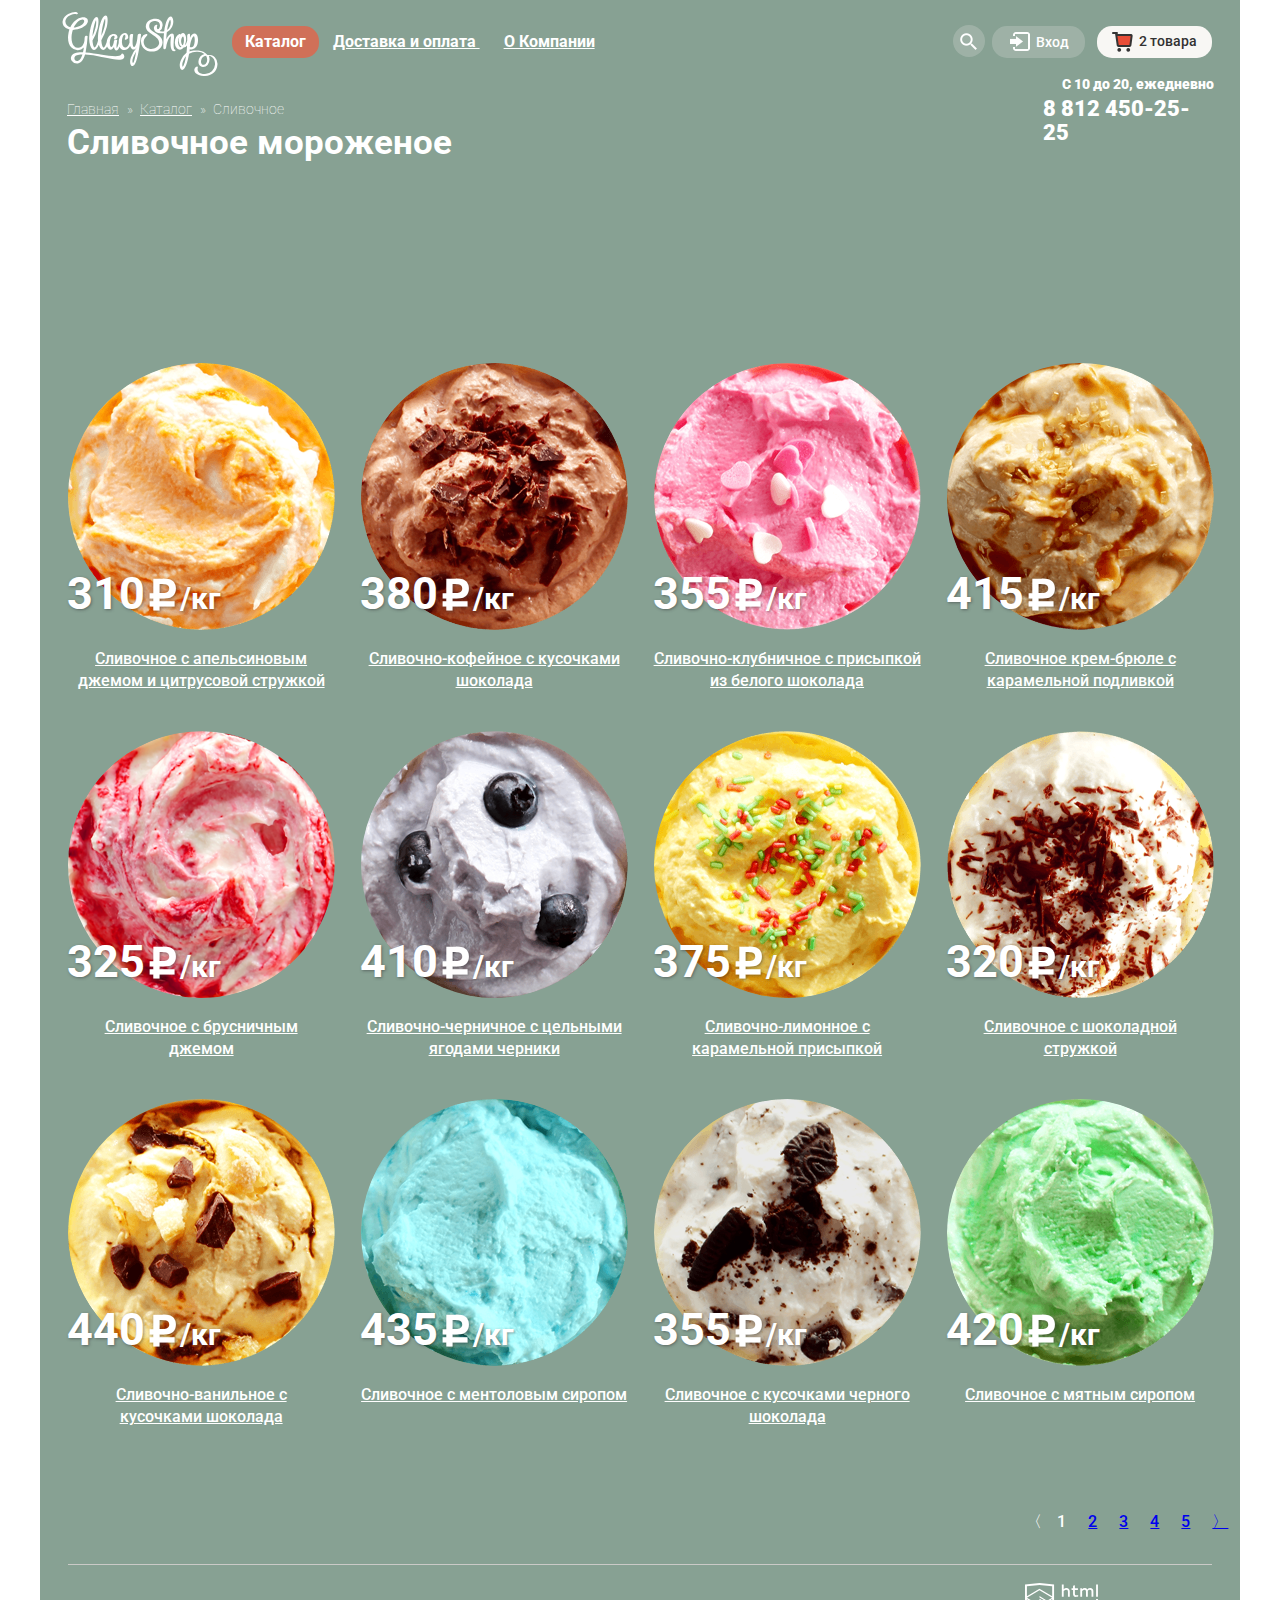
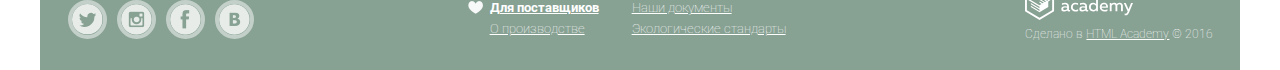
==== commit 2d1dd3b6: "Главная полностью и две трети каталога" ====
--- a/catalog.html
+++ b/catalog.html
@@ -9,7 +9,7 @@
 </head>
 <body>
     <div class="siteWrapper backDefault">
-        <header class="pageHeader">
+        <header class="pageHeader clearfix">
             <div class="container">
 
                 <a href="index.html">
@@ -116,7 +116,7 @@
                             </ul>
                             <hr>
                             <div class="basketSum">
-                                <strong>Итого:</strong><strong>750 руб</strong>
+                                <strong>Итого: </strong><strong>750 руб</strong>
                             </div>
                             <button class="btn btnPrimary btnMedium" type="submit">Оформить заказ</button>
                         </form>
@@ -127,11 +127,11 @@
                 <nav class="breadcrumbs">
                     <ul class="breadcrumbsMenu">
                         <li class="breadcrumbsMenuItem">
-                            <a href="">Главная</a>
+                            <a href="index.html">Главная</a>
                             <span class="divider">&#187;</span>
                         </li>
                         <li class="breadcrumbsMenuItem">
-                            <a href="">Каталог</a>
+                            <a href="maincatalog.html">Каталог</a>
                             <span class="divider">&#187;</span>
                         </li>
                         <li class="breadcrumbsMenuItem active">
@@ -141,58 +141,44 @@
                 </nav>
             </div>
         </header>
-    </div>
-</body>
-</html>
-
-
-
-
-
-
-
-
-
-
-
-    <div class="mainContent">
-        <div class="container">
-
-            <section class="filterBlock">
-                <form  class="filterForm" action="#" name="filterForm" method="post" enctype="multipart/form-data">
-                    <fieldset class="filterGroup">
+        <div class="mainContent">
+            <div class="container">
+                <h1 class="h2 catalogPage clearfix">Сливочное мороженое</h1>
+                <section class="filterBlock clearfix">
+                    <!--<form  class="filterForm" action="#" name="filterForm" method="post" enctype="multipart/form-data">
+                        <fieldset class="filterGroup">
+                            <legend>Сортировка:</legend>
+                            <div class="filterGroupContent disable">&lt;!&ndash;добавил к обёртке группы класс disable, при нажатии будет меняться на active&ndash;&gt;
+                                <div class="selectDropdown">
+                                    <span class="selectDropdownToggle">По популярности</span>&lt;!&ndash;хочу попробовать делать этот выбор скриптом = нажимаешь на это поле - выпадает div.selectHideList и в нём делаешь выбор&ndash;&gt;
+                                    <div class="selectHideList hide">
+                                        <ul class="selectDropdownMenu">
+                                            <li class="dropdownItem" data-value="по популярности">по популярности</li>
+                                            <li class="dropdownItem" data-value="сначала недорогие">сначала недорогие</li>
+                                            <li class="dropdownItem" data-value="сначала дорогие">сначала дорогие</li>
+                                            <li class="dropdownItem" data-value="по жирности">по жирности</li>
+                                        </ul>
+                                    </div>
+                                </div>
+                            </div>
+                        </fieldset>
+                        /*оставил изначальный блок в комментарии, в руководстве строгое замечание, чтобы весь блок фильтров верстался формами*/
+                        &lt;!&ndash;<fieldset class="filterGroup">
                         <legend>Сортировка:</legend>
-                        <div class="filterGroupContent disable"><!--добавил к обёртке группы класс disable, при нажатии будет меняться на active-->
-                            <div class="selectDropdown">
-                                <span class="selectDropdownToggle">По популярности</span><!--хочу попробовать делать этот выбор скриптом = нажимаешь на это поле - выпадает div.selectHideList и в нём делаешь выбор-->
-                                <div class="selectHideList hide">
-                                    <ul class="selectDropdownMenu">
-                                        <li class="dropdownItem" data-value="по популярности">по популярности</li>
-                                        <li class="dropdownItem" data-value="сначала недорогие">сначала недорогие</li>
-                                        <li class="dropdownItem" data-value="сначала дорогие">сначала дорогие</li>
-                                        <li class="dropdownItem" data-value="по жирности">по жирности</li>
-                                    </ul>
-                                </div>
-                            </div>
-                        </div>
-                    </fieldset>
-                    /*оставил изначальный блок в комментарии, в руководстве строгое замечание, чтобы весь блок фильтров верстался формами*/
-                    <!--<fieldset class="filterGroup">
-                    <legend>Сортировка:</legend>
-                        <div class="filterGroupContent disable">&lt;!&ndash;добавил к обёртке группы класс disable, при нажатии будет меняться на active&ndash;&gt;
-                            <legend>Сортировка:</legend>
-                            <select name="sort">
-                                <option selected value="по популярности">по популярности</option>
-                                <option value="по популярности">по популярности</option>
-                                <option value="сначала недорогие">сначала недорогие</option>
-                                <option value="сначала дорогие">сначала дорогие</option>
-                                <option value="по жирности">по жирности</option>
-                            </select>
-                        </div>
-                    </fieldset>-->
-
-                    <fieldset class="filterGroup">
-                        <legend>Цена: 100 руб. – 500 руб.</legend>
+                            <div class="filterGroupContent disable">&lt;!&ndash;добавил к обёртке группы класс disable, при нажатии будет меняться на active&ndash;&gt;
+                                <legend>Сортировка:</legend>
+                                <select name="sort">
+                                    <option selected value="по популярности">по популярности</option>
+                                    <option value="по популярности">по популярности</option>
+                                    <option value="сначала недорогие">сначала недорогие</option>
+                                    <option value="сначала дорогие">сначала дорогие</option>
+                                    <option value="по жирности">по жирности</option>
+                                </select>
+                            </div>
+                        </fieldset>&ndash;&gt;
+
+                        <fieldset class="filterGroup">
+                            <legend>Цена: 100 руб. – 500 руб.</legend>
                             <div class="filterGroupContent disable">
                                 <div class="slider">
                                     <span class="handle"></span>
@@ -200,272 +186,293 @@
                                     <div></div>
                                 </div>
                             </div>
-                    </fieldset>
-                    <!--также комментирую вариант с формой-->
-                    <!--<fieldset>
-                        <legend>Цена: 100 руб. – 500 руб.</legend>
-                        <input type="range" min="100" max="500" step="5" value="100">
-                    </fieldset>-->
-
-                    <fieldset class="filterGroup">
-                        <legend>Жирность:</legend>
+                        </fieldset>
+                        &lt;!&ndash;также комментирую вариант с формой&ndash;&gt;
+                        &lt;!&ndash;<fieldset>
+                            <legend>Цена: 100 руб. – 500 руб.</legend>
+                            <input type="range" min="100" max="500" step="5" value="100">
+                        </fieldset>&ndash;&gt;
+
+                        <fieldset class="filterGroup">
+                            <legend>Жирность:</legend>
                             <div class="filterGroupContent disable">
                                 <label class="radio"><input type="radio" name="fatness">0%</label>
                                 <label class="radio checked"><input type="radio" name="fatness" checked>до 10%</label>
                                 <label class="radio"><input type="radio" name="fatness">до 30%</label>
                                 <label class="radio"><input type="radio" name="fatness">выше 30%</label>
                             </div>
-                    </fieldset>
-
-                    <fieldset class="filterGroup">
-                        <legend>Наполнители:</legend>
-                        <div class="filterGroupContent disable">
-                            <label class="checkbox checked"><input type="checkbox" name="filler" value="шоколадные" checked>шоколадные</label>
-                            <label class="checkbox checked"><input type="checkbox" name="filler" value="сахарные присыпки" checked>сахарные присыпки</label>
-                            <label class="checkbox"><input type="checkbox" name="filler" value="фрукты">фрукты</label>
-                            <label class="checkbox"><input type="checkbox" name="filler" value="сиропы">сиропы</label>
-                            <label class="checkbox"><input type="checkbox" name="filler" value="джемы">джемы</label>
-                        </div>
-                    </fieldset>
-                    <button class="btn btnDefault btnSmall btnBordered" type="submit"><a href="about:blank" target="_blank">Применить</a></button>/*добавил в кнопку ссылку, в задание нужно, чтобы форма вела на пустую страницу при отключенном скрипте*/
-                </form>
-            </section>
-
-            <section class="productList"><!--раздел товаров, как на главной, без метки "Хит"-->
-                <article class="productItem disable"><!--класс disable поменяется на  hover при наведении, отобразиться весь блок с кнопкой "Быстрый просмотр", в обычном состоянии она обрезана-->
-                    <img class="productItemImg" src="img/icecream1.jpg" alt="Сливочное с апельсиновым джемом и цитрусовой стружкой" width="267" height="267">
-                    <span class="productItemPrice">
-                        <span>310&#8381;</span>/кг <!--знак рубля пока не понял, картинкой или так поставить, вырезал svg на будущее-->
-                    </span>
-                    <h3 class="productItemTitle">
-                        <a href="#">
-                            Сливочное с апельсиновым джемом и цитрусовой стружкой
-                        </a>
-                    </h3>
-                    <a href="#" class="btn btnMedium btnPrimary">Быстрый просмотр</a>
-                </article>
-
-                <article class="productItem disable">
-                    <img class="productItemImg" src="img/icecream2.jpg" alt="Сливочно-кофейное с кусочками шоколада" width="267" height="267">
-                    <span class="productItemPrice">
-                        <span>380&#8381;</span>/кг
-                    </span>
-                    <h3 class="productItemTitle">
-                        <a href="#">
-                            Сливочно-кофейное с кусочками шоколада
-                        </a>
-                    </h3>
-                    <a href="#" class="btn btnMedium btnPrimary">Быстрый просмотр</a>
-                </article>
-
-                <article class="productItem disable">
-                    <span class="productItemHitmark"></span>
-                    <img class="productItemImg" src="img/icecream3.jpg" alt="Сливочно-клубничное с присыпкой из белого шоколада" width="267" height="267">
-                      <span class="productItemPrice">
-                          <span>355&#8381;</span>/кг
-                      </span>
-                    <h3 class="productItemTitle">
-                        <a href="#">
-                            Сливочно-клубничное с присыпкой из белого шоколада
-                        </a>
-                    </h3>
-                    <a href="#" class="btn btnMedium btnPrimary">Быстрый просмотр</a>
-                </article>
-
-                <article class="productItem disable">
-                    <img class="productItemImg" src="img/icecream3.jpg" alt="Сливочное крем-брюле с карамельной подливкой" width="267" height="267">
-                        <span class="productItemPrice">
-                            <span>415&#8381;</span>/кг
-                        </span>
-                    <h3 class="productItemTitle">
-                        <a href="#">
-                            Сливочное крем-брюле с карамельной подливкой
-                        </a>
-                    </h3>
-                    <a href="#" class="btn btnMedium btnPrimary">Быстрый просмотр</a>
-                </article>
-
-                <article class="productItem disable">
-                    <img class="productItemImg" src="img/icecream3.jpg" alt="Сливочное с брусничным джемом" width="267" height="267">
-                        <span class="productItemPrice">
-                            <span>325&#8381;/кг</span>/кг
-                        </span>
-                    <h3 class="productItemTitle">
-                        <a href="#">
-                            Сливочное с брусничным джемом
-                        </a>
-                    </h3>
-                    <a href="#" class="btn btnMedium btnPrimary">Быстрый просмотр</a>
-                </article>
-
-                <article class="productItem disable">
-                    <img class="productItemImg" src="img/icecream3.jpg" alt="Сливочно-черничное с цельными ягодами черники" width="267" height="267">
-                        <span class="productItemPrice">
-                            <span>410&#8381;/кг</span>/кг
-                        </span>
-                    <h3 class="productItemTitle">
-                        <a href="#">
-                            Сливочно-черничное с цельными ягодами черники
-                        </a>
-                    </h3>
-                    <a href="#" class="btn btnMedium btnPrimary">Быстрый просмотр</a>
-                </article>
-
-                <article class="productItem disable">
-                    <img class="productItemImg" src="img/icecream3.jpg" alt="Сливочно-лимонное с карамельной присыпкой" width="267" height="267">
-                        <span class="productItemPrice">
-                            <span>375&#8381;/кг</span>/кг
-                        </span>
-                    <h3 class="productItemTitle">
-                        <a href="#">
-                            Сливочно-лимонное с карамельной присыпкой
-                        </a>
-                    </h3>
-                    <a href="#" class="btn btnMedium btnPrimary">Быстрый просмотр</a>
-                </article>
-
-                <article class="productItem disable">
-                    <img class="productItemImg" src="img/icecream3.jpg" alt="Сливочное с шоколадной стружкой" width="267" height="267">
-                        <span class="productItemPrice">
-                            <span>320&#8381;/кг</span>/кг
-                        </span>
-                    <h3 class="productItemTitle">
-                        <a href="#">
-                            Сливочное с шоколадной стружкой
-                        </a>
-                    </h3>
-                    <a href="#" class="btn btnMedium btnPrimary">Быстрый просмотр</a>
-                </article>
-
-                <article class="productItem disable">
-                    <img class="productItemImg" src="img/icecream3.jpg" alt="Сливочно-ванильное с кусочками шоколада" width="267" height="267">
-                        <span class="productItemPrice">
-                            <span>440&#8381;/кг</span>/кг
-                        </span>
-                    <h3 class="productItemTitle">
-                        <a href="#">
-                            Сливочно-ванильное с кусочками шоколада
-                        </a>
-                    </h3>
-                    <a href="#" class="btn btnMedium btnPrimary">Быстрый просмотр</a>
-                </article>
-
-                <article class="productItem disable">
-                    <img class="productItemImg" src="img/icecream3.jpg" alt="Сливочноe с ментоловым сиропом" width="267" height="267">
-                        <span class="productItemPrice">
-                            <span>435&#8381;/кг</span>/кг
-                        </span>
-                    <h3 class="productItemTitle">
-                        <a href="#">
-                            Сливочноe с ментоловым сиропом
-                        </a>
-                    </h3>
-                    <a href="#" class="btn btnMedium btnPrimary">Быстрый просмотр</a>
-                </article>
-
-                <article class="productItem disable">
-                    <img class="productItemImg" src="img/icecream3.jpg" alt="Сливочное с кусочками черного шоколада" width="267" height="267">
-                        <span class="productItemPrice">
-                            <span>355&#8381;/кг</span>/кг
-                        </span>
-                    <h3 class="productItemTitle">
-                        <a href="#">
-                            Сливочное с кусочками черного шоколада
-                        </a>
-                    </h3>
-                    <a href="#" class="btn btnMedium btnPrimary">Быстрый просмотр</a>
-                </article>
-
-                <article class="productItem disable">
-                    <img class="productItemImg" src="img/icecream3.jpg" alt="Сливочное с мятным сиропом" width="267" height="267">
-                        <span class="productItemPrice">
-                            <span>420&#8381;/кг</span>/кг
-                        </span>
-                    <h3 class="productItemTitle">
-                        <a href="#">
-                            Сливочное с мятным сиропом
-                        </a>
-                    </h3>
-                    <a href="#" class="btn btnMedium btnPrimary">Быстрый просмотр</a>
-                </article>
-            </section>
-            <nav class="pagination">
-                <ul class="paginationMenu">
-                    <li class="paginationItem disabled">
-                        <span></span>
-                    </li>
-                    <li class="paginationItem active">
-                        <a href="#">
-                            1
-                        </a>
-                    </li>
-                    <li class=" paginationItem">
-                        <a href="#">
-                            2
-                        </a>
-                    </li>
-                    <li class=" paginationItem">
-                        <a href="#">
-                            3
-                        </a>
-                    </li>
-                    <li class=" paginationItem">
-                        <a href="#">
-                            4
-                        </a>
-                    </li>
-                    <li class=" paginationItem">
-                        <a href="#">
-                            5
-                        </a>
-                    </li>
-                    <li class="paginationItem">
-                        <a href="#"></a>
-                    </li>
-                </ul>
-            </nav>
-        </div>
-    </div>
-    <footer class="pageFooter">
-        <div class="container">
-            <div class="pageFooterSocial">
-                <ul class="socialMenu">
-                    <li class="socialItem">
-                        <a href="https://twitter.com">
-                            <img src="img/twitter.png" alt="twitter" width="40" height="40">
-                        </a>
-                    </li>
-                    <li class="socialItem">
-                        <a href="https://www.instagram.com">
-                            <img src="img/instagram.png" alt="instagram" width="40" height="40">
-                        </a>
-                    </li>
-                    <li class="socialItem">
-                        <a href="https://www.facebook.com">
-                            <img src="img/facebook.jpg" alt="facebook" width="40" height="40">
-                        </a>
-                    </li>
-                    <li class="socialItem">
-                        <a href="https://vk.com">
-                            <img src="img/vkontakte.jpg" alt="vkontakte" width="40" height="40">
-                        </a>
-                    </li>
-                </ul>
-            </div>
-            <div class="pageFooterNav">
-                <ul>
-                    <li><a href="#">Для поставщиков</a></li>
-                    <li><a href="#">Для поставщиков</a></li>
-                    <li><a href="#">Для поставщиков</a></li>
-                    <li><a href="#">Для поставщиков</a></li>
-                </ul>
-            </div>
-            <div class="pageFooterDev">
-                <a href="https://htmlacademy.ru" class="subContacts subLogo">
-                    <img src="img/sublogo.jpg" alt="HTMLAcademy">
-                </a><br>
-                Сделано в <a href="https://htmlacademy.ru" class="subContacts subLogo">HTML Academy</a> &#169; 2016
+                        </fieldset>
+
+                        <fieldset class="filterGroup">
+                            <legend>Наполнители:</legend>
+                            <div class="filterGroupContent disable">
+                                <label class="checkbox checked"><input type="checkbox" name="filler" value="шоколадные" checked>шоколадные</label>
+                                <label class="checkbox checked"><input type="checkbox" name="filler" value="сахарные присыпки" checked>сахарные присыпки</label>
+                                <label class="checkbox"><input type="checkbox" name="filler" value="фрукты">фрукты</label>
+                                <label class="checkbox"><input type="checkbox" name="filler" value="сиропы">сиропы</label>
+                                <label class="checkbox"><input type="checkbox" name="filler" value="джемы">джемы</label>
+                            </div>
+                        </fieldset>
+                        <button class="btn btnDefault btnSmall btnBordered" type="submit"><a href="about:blank" target="_blank">Применить</a></button>/*добавил в кнопку ссылку, в задание нужно, чтобы форма вела на пустую страницу при отключенном скрипте*/
+                    </form>-->
+                </section>
+                <section class="productList catalogPage clearfix">
+                    <article class="productItem catalogPage">
+                        <img class="productItemImg" src="img/orangeice.png" alt="Сливочное с апельсиновым джемом и цитрусовой стружкой" width="267" height="267">
+                        <span class="productItemPrice">
+                            <span class="productPrice">310</span>
+                            <span class="productRubleIco"></span>
+                            <span class="productWeight">/кг</span>
+                        </span>
+                        <h4 class="h4">
+                            <a class="productTitle" href="#">
+                                Сливочное с апельсиновым джемом и цитрусовой стружкой
+                            </a>
+                        </h4>
+                        <a class="btn btnMedium btnPrimary none" href="#">Быстрый просмотр</a>
+                        <div class="hoverBlock none"></div>
+                    </article>
+
+                    <article class="productItem catalogPage">
+                        <img class="productItemImg" src="img/coffeeice.png" alt="Сливочно-кофейное с кусочками шоколада" width="267" height="267">
+                       <span class="productItemPrice">
+                           <span class="productPrice">380</span>
+                           <span class="productRubleIco"></span>
+                           <span class="productWeight">/кг</span>
+                       </span>
+                        <h4 class="h4">
+                            <a class="productTitle" href="#">
+                                Сливочно-кофейное с кусочками шоколада
+                            </a>
+                        </h4>
+                        <a class="btn btnMedium btnPrimary none" href="#">Быстрый просмотр</a>
+                        <div class="hoverBlock none"></div>
+                    </article>
+
+                    <article class="productItem catalogPage">
+                        <img class="productItemImg" src="img/strawberryice.png" alt="Сливочно-клубничное с присыпкой из белого шоколада" width="267" height="267">
+                        <span class="productItemPrice">
+                            <span class="productPrice">355</span>
+                            <span class="productRubleIco"></span>
+                            <span class="productWeight">/кг</span>
+                        </span>
+                        <h4 class="h4">
+                            <a class="productTitle" href="#">
+                                Сливочно-клубничное с присыпкой из белого шоколада
+                            </a>
+                        </h4>
+                        <a class="btn btnMedium btnPrimary none" href="#">Быстрый просмотр</a>
+                        <div class="hoverBlock none"></div>
+                    </article>
+
+                    <article class="productItem catalogPage">
+                        <img class="productItemImg" src="img/bruleeice.png" alt="Сливочное крем-брюле с карамельной подливкой" width="267" height="267">
+                        <span class="productItemPrice">
+                            <span class="productPrice">415</span>
+                            <span class="productRubleIco"></span>
+                            <span class="productWeight">/кг</span>
+                        </span>
+                        <h4 class="h4">
+                            <a class="productTitle" href="#">
+                                Сливочное крем-брюле с карамельной подливкой
+                            </a>
+                        </h4>
+                        <a class="btn btnMedium btnPrimary none" href="#">Быстрый просмотр</a>
+                        <div class="hoverBlock none"></div>
+                    </article>
+
+                    <article class="productItem catalogPage">
+                        <img class="productItemImg" src="img/cowberryice.png" alt="Сливочное с брусничным джемом" width="267" height="267">
+                        <span class="productItemPrice">
+                            <span class="productPrice">325</span>
+                            <span class="productRubleIco"></span>
+                            <span class="productWeight">/кг</span>
+                        </span>
+                        <h4 class="h4">
+                            <a class="productTitle" href="#">
+                                Сливочное с брусничным<br>джемом
+                            </a>
+                        </h4>
+                        <a class="btn btnMedium btnPrimary none" href="#">Быстрый просмотр</a>
+                        <div class="hoverBlock none"></div>
+                    </article>
+
+                    <article class="productItem catalogPage">
+                        <img class="productItemImg" src="img/blueberryice.png" alt="Сливочно-черничное с цельными ягодами черники" width="267" height="267">
+                        <span class="productItemPrice">
+                            <span class="productPrice">410</span>
+                            <span class="productRubleIco"></span>
+                            <span class="productWeight">/кг</span>
+                        </span>
+                        <h4 class="h4">
+                            <a class="productTitle" href="#">
+                                Сливочно-черничное с цельными ягодами черники
+                            </a>
+                        </h4>
+                        <a class="btn btnMedium btnPrimary none" href="#">Быстрый просмотр</a>
+                        <div class="hoverBlock none"></div>
+                    </article>
+
+                    <article class="productItem catalogPage">
+                        <img class="productItemImg" src="img/lemonice.png" alt="Сливочно-лимонное с карамельной присыпкой" width="267" height="267">
+                        <span class="productItemPrice">
+                            <span class="productPrice">375</span>
+                            <span class="productRubleIco"></span>
+                            <span class="productWeight">/кг</span>
+                        </span>
+                        <h4 class="h4">
+                            <a class="productTitle" href="#">
+                                Сливочно-лимонное с карамельной присыпкой
+                            </a>
+                        </h4>
+                        <a class="btn btnMedium btnPrimary none" href="#">Быстрый просмотр</a>
+                        <div class="hoverBlock none"></div>
+                    </article>
+
+                    <article class="productItem catalogPage">
+                        <img class="productItemImg" src="img/chocoice.png" alt="Сливочное с шоколадной стружкой" width="267" height="267">
+                        <span class="productItemPrice">
+                            <span class="productPrice">320</span>
+                            <span class="productRubleIco"></span>
+                            <span class="productWeight">/кг</span>
+                        </span>
+                        <h4 class="h4">
+                            <a class="productTitle" href="#">
+                                Сливочное с шоколадной стружкой
+                            </a>
+                        </h4>
+                        <a class="btn btnMedium btnPrimary none" href="#">Быстрый просмотр</a>
+                        <div class="hoverBlock none"></div>
+                    </article>
+
+                    <article class="productItem catalogPage">
+                        <img class="productItemImg" src="img/vanillaice.png" alt="Сливочно-ванильное с кусочками шоколада" width="267" height="267">
+                        <span class="productItemPrice">
+                            <span class="productPrice">440</span>
+                            <span class="productRubleIco"></span>
+                            <span class="productWeight">/кг</span>
+                        </span>
+                        <h4 class="h4">
+                            <a class="productTitle" href="#">
+                                Сливочно-ванильное с <br>кусочками шоколада
+                            </a>
+                        </h4>
+                        <a class="btn btnMedium btnPrimary none" href="#">Быстрый просмотр</a>
+                        <div class="hoverBlock none"></div>
+                    </article>
+
+                    <article class="productItem catalogPage">
+                        <img class="productItemImg" src="img/mintice.png" alt="Сливочноe с ментоловым сиропом" width="267" height="267">
+                        <span class="productItemPrice">
+                            <span class="productPrice">435</span>
+                            <span class="productRubleIco"></span>
+                            <span class="productWeight">/кг</span>
+                        </span>
+                        <h4 class="h4">
+                            <a class="productTitle" href="#">
+                                Сливочноe с ментоловым сиропом
+                            </a>
+                        </h4>
+                        <a class="btn btnMedium btnPrimary none" href="#">Быстрый просмотр</a>
+                        <div class="hoverBlock none"></div>
+                    </article>
+
+                    <article class="productItem catalogPage">
+                        <img class="productItemImg" src="img/creamyice.png" alt="Сливочное с кусочками черного шоколада" width="267" height="267">
+                        <span class="productItemPrice">
+                            <span class="productPrice">355</span>
+                            <span class="productRubleIco"></span>
+                            <span class="productWeight">/кг</span>
+                        </span>
+                        <h4 class="h4">
+                            <a class="productTitle" href="#">
+                                Сливочное с кусочками черного шоколада
+                            </a>
+                        </h4>
+                        <a class="btn btnMedium btnPrimary none" href="#">Быстрый просмотр</a>
+                        <div class="hoverBlock none"></div>
+                    </article>
+
+                    <article class="productItem catalogPage">
+                        <img class="productItemImg" src="img/syrupice.png" alt="Сливочное с мятным сиропом" width="267" height="267">
+                        <span class="productItemPrice">
+                            <span class="productPrice">420</span>
+                            <span class="productRubleIco"></span>
+                            <span class="productWeight">/кг</span>
+                        </span>
+                        <h4 class="h4">
+                            <a class="productTitle" href="#">
+                                Сливочное с мятным сиропом
+                            </a>
+                        </h4>
+                        <a class="btn btnMedium btnPrimary none" href="#">Быстрый просмотр</a>
+                        <div class="hoverBlock none"></div>
+                    </article>
+                    <nav>
+                        <ul class="pagination">
+                            <li class="disabled">
+                                <span aria-hidden="true">&#12296;</span>
+                            </li>
+                            <li class="disabled">
+                                <span>1</span>
+                            </li>
+                            <li><a href="#">2</a></li>
+                            <li><a href="#">3</a></li>
+                            <li><a href="#">4</a></li>
+                            <li><a href="#">5</a></li>
+                            <li>
+                                <a href="#" aria-label="Следующая">
+                                    <span aria-hidden="true">&#12297;</span>
+                                </a>
+                            </li>
+                        </ul>
+                    </nav>
+                </section>
+                <hr class="bigHR">
             </div>
         </div>
-    </footer>
-    <script src="js/main.js"></script>
+        <footer class="pageFooter catalogPage">
+            <div class="container">
+                <div class="pageFooterSocial">
+                    <ul class="socialMenu">
+                        <li class="socialItem">
+                            <a class="linkTwitter" href="https://twitter.com"></a>
+                        </li>
+                        <li class="socialItem">
+                            <a class="linkInstagram" href="https://www.instagram.com"></a>
+                        </li>
+                        <li class="socialItem">
+                            <a class="linkFacebook" href="https://www.facebook.com"></a>
+                        </li>
+                        <li class="socialItem">
+                            <a class="linkVkontakte" href="https://vk.com"></a>
+                        </li>
+                    </ul>
+                </div>
+                <nav class="pageFooterNav">
+                    <ul class="pageFooterMenu">
+                        <li class="footerMenuItem">
+                            <a class='heartIco' href="#">Для поставщиков</a>
+                        </li>
+                        <li class="footerMenuItem">
+                            <a href="#">Наши документы</a>
+                        </li>
+                        <li class="footerMenuItem">
+                            <a href="#">О производстве </a>
+                        </li>
+                        <li class="footerMenuItem">
+                            <a href="#">Экологические стандарты</a>
+                        </li>
+                    </ul>
+                </nav>
+                <div class="pageFooterDev">
+                    <a class="subLogo" href="https://htmlacademy.ru">
+                        <img src="img/htmllogo.svg" alt="HTMLAcademyLogo" width="108" height="37">
+                    </a><br>
+                    Сделано в <a class="subContacts" href="https://htmlacademy.ru">HTML Academy</a> &#169; 2016
+                </div>
+            </div>
+        </footer>
+    </div>
+</body>
+</html>
--- a/css/style.css
+++ b/css/style.css
@@ -57,6 +57,7 @@
     font-size: 35px;
     line-height: 1.171;
     color: #ffffff;
+    font-weight: 900;
 }
 
 h3,
@@ -295,6 +296,7 @@
     left: -21px;
     background-color: #f8f7f4;
     border-radius: 5px;
+    z-index: 1;
 }
 
 .dropdownMenuItem a,
@@ -578,7 +580,7 @@
 .basketSum {
     float: right;
     margin-top: 14px;
-    margin-right: 22px;
+    margin-right: 18px;
     font-size: 15px;
     line-height: 1.2;
     font-weight: 900;
@@ -887,7 +889,7 @@
     background-image: url("../img/icecream3.png");
 }
 
-/*тройная вложенность!!! пример из лециию. как избавиться - не соображу,  при том варианте, что предложен в лекции*/
+/*тройная вложенность!!! пример из леции. куратор в группе ответил, что эта часть обусловленна решением слайдера и не является ошибкой*/
 .firstBtn:checked ~ .siteWrapper .firstItem,
 .secondBtn:checked ~ .siteWrapper .secondItem,
 .thirdBtn:checked ~ .siteWrapper .thirdItem {
@@ -990,7 +992,8 @@
 }
 
 .productList a:hover,
-footer a:hover {
+footer a:hover,
+.breadcrumbs a:hover {
     color: #ffbc9e;
 }
 
@@ -1038,9 +1041,10 @@
 }
 
 .productPrice {
-    top: 237px;
+    top: 248px;
     left: -1px;
     font-size: 45px;
+    line-height: 1;
 }
 
 .productRubleIco {
@@ -1491,88 +1495,135 @@
     color: #ffffff;
 }
 
-
-/*спрайты*/ /*УДАЛИТЬ!!!!!!!!!!!!!!!!!!!!!!!!!!!!!!!!!!!!!!!!!!!!!!!!!!!!!!!!!!!!!!!!!!!!!!!!!!!!!!!!!!!!!!!!!!!!!*/
-.sprite {
-    background-image: url(spritesheet.png);
-    background-repeat: no-repeat;
-    display: block;
-}
-
-.sprite-closeIco {
-    width: 17px;
-    height: 17px;
-    background-position: -10px -10px;
-}
-
-.sprite-emptyBasket {
-    width: 21px;
-    height: 20px;
-    background-position: -47px -10px;
-}
-
-.sprite-emptyEnter {
-    width: 20px;
-    height: 19px;
-    background-position: -88px -10px;
-}
-
-.sprite-emptyFullBasket {
-    width: 21px;
-    height: 20px;
-    background-position: -128px -10px;
-}
-
-.sprite-emptyLense {
-    width: 17px;
-    height: 17px;
-    background-position: -169px -10px;
-}
-
-.sprite-fb {
-    width: 31px;
-    height: 31px;
-    background-position: -206px -10px;
-}
-
-.sprite-fullBasket {
-    width: 21px;
-    height: 20px;
-    background-position: -257px -10px;
-}
-
-.sprite-fullEnter {
-    width: 20px;
-    height: 19px;
-    background-position: -298px -10px;
-}
-
-.sprite-fullLense {
-    width: 17px;
-    height: 17px;
-    background-position: -338px -10px;
-}
-
-.sprite-heartIco {
-    width: 15px;
-    height: 13px;
-    background-position: -375px -10px;
-}
-
-.sprite-inst {
-    width: 31px;
-    height: 31px;
-    background-position: -410px -10px;
-}
-
-.sprite-leftArrow {
-    width: 8px;
-    height: 14px;
-    background-position: -461px -10px;
-}
-
-.sprite-vk {
-    width: 31px;
-    height: 31px;
-    background-position: -489px -10px;
-}
+/*контент каталога*/
+/*заголовок*/
+h1.catalogPage {
+    font-weight: bold;
+    margin-top: 2px;
+    margin-left: -1px;
+}
+
+/*форма*/
+.filterBlock {
+    min-height: 180px;
+    margin-bottom: -43px;
+}
+
+/*товары каталога*/
+.productList.catalogPage {
+    position: relative;
+    min-height: 365px;
+    margin-bottom: 137px;
+}
+
+.productItem.catalogPage {
+    position: relative;
+    margin-bottom: -1px;
+}
+
+.catalogPage .btnMedium {
+    position: absolute;
+    display: none;
+    width: 202px;
+    top: 372px;
+    left: 32px;
+    padding-top: 10px;
+    z-index: 5;
+}
+
+.hoverBlock {
+    position: absolute;
+    width: 278px;
+    min-height: 405px;
+    top: 34px;
+    left: -5px;
+    background-color: rgba(255, 255, 255, 0.4);
+    border-radius: 5px;
+    z-index: 1;
+}
+
+.productItem.catalogPage:hover .btnMedium,
+.productItem.catalogPage:hover .hoverBlock {
+    display: block;
+}
+
+.productItem.catalogPage:hover .productTitle {
+    text-decoration: none;
+    cursor: pointer;
+}
+
+/*ховер каталога*/
+.productItem.catalogPage:hover .productItem.catalogPage {
+    position: relative;
+    width: 278px;
+    min-height: 405px;
+    margin-top: 33px;
+    margin-left: -9px;
+    margin-bottom: -76px;
+    background-color: rgba(255, 255, 255, 0.4);
+    border-radius: 5px;
+    z-index: 2;
+}
+
+.productItem.catalogPage:hover .productItemImg {
+    position: absolute;
+    margin-top: 40px;
+    z-index: 2;
+}
+
+.productItem.catalogPage:hover .productPrice {
+    top: 248px;
+    z-index: 2;
+}
+
+.productItem.catalogPage:hover .productRubleIco {
+    top: 255px;
+    z-index: 2;
+}
+
+.productItem.catalogPage:hover .productWeight {
+    top: 253px;
+    z-index: 2;
+}
+
+.productItem.catalogPage:hover .productTitle {
+    position: absolute;
+    display: inline-block;
+    vertical-align: top;
+    width: 258px;
+    top: 313px;
+    left: 4px;
+    z-index: 2;
+}
+
+.productItem.catalogPage:hover ~ .btnMedium {
+    top: 343px;
+    left: 34px;
+}
+
+hr.bigHR {
+    margin: 0;
+    width: 100%;
+}
+
+.pageFooter.catalogPage {
+    position: relative;
+    margin-top: 5px;
+    min-height: 100px;
+}
+
+/*пагинация*/
+.pagination {
+    position: absolute;
+    bottom: -111px;
+    right: -27px;
+    color: #ffffff;
+    font-size: 16px;
+    text-decoration: none;
+}
+
+.pagination li {
+    display: inline-block;
+    width: 27px;
+    height: 27px;
+}
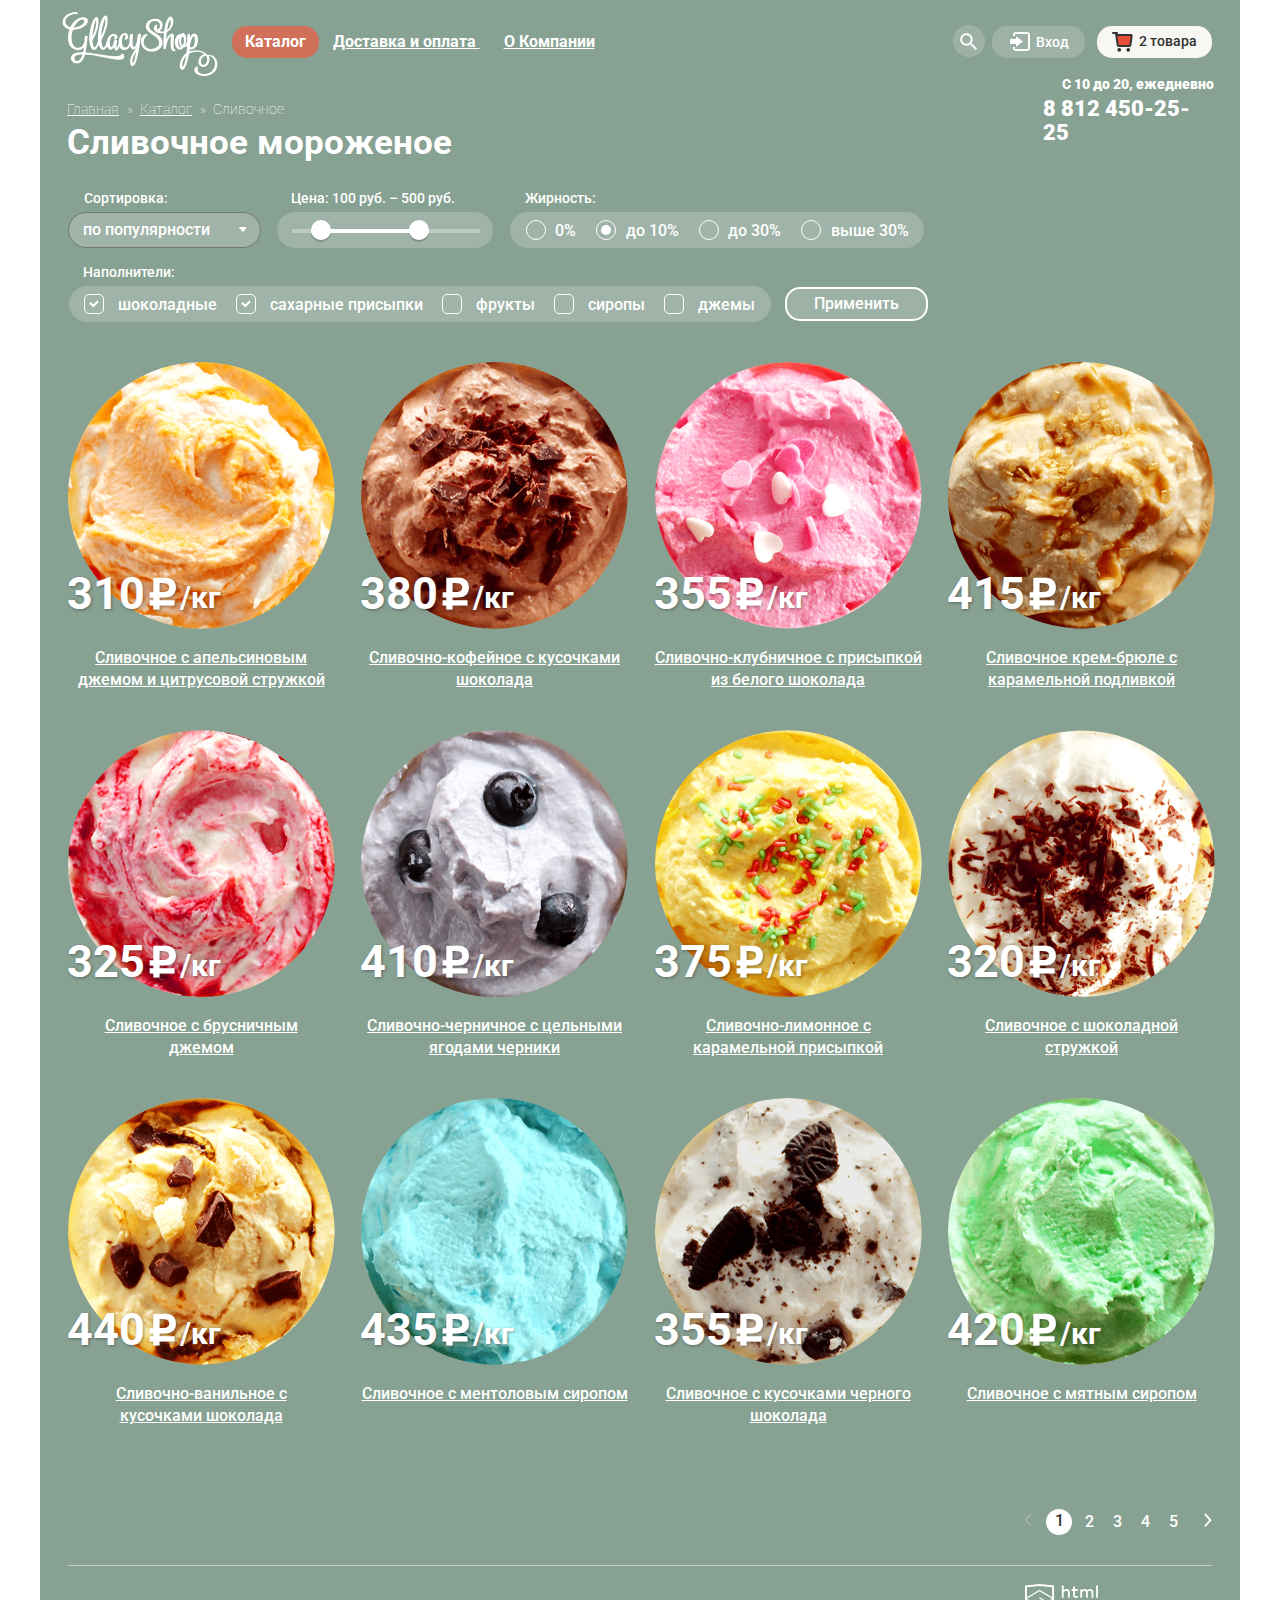
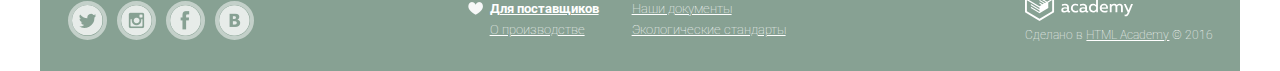
==== commit f50828e2: "обе страницы без жаваскрипта" ====
--- a/catalog.html
+++ b/catalog.html
@@ -145,76 +145,101 @@
             <div class="container">
                 <h1 class="h2 catalogPage clearfix">Сливочное мороженое</h1>
                 <section class="filterBlock clearfix">
-                    <!--<form  class="filterForm" action="#" name="filterForm" method="post" enctype="multipart/form-data">
-                        <fieldset class="filterGroup">
-                            <legend>Сортировка:</legend>
-                            <div class="filterGroupContent disable">&lt;!&ndash;добавил к обёртке группы класс disable, при нажатии будет меняться на active&ndash;&gt;
-                                <div class="selectDropdown">
-                                    <span class="selectDropdownToggle">По популярности</span>&lt;!&ndash;хочу попробовать делать этот выбор скриптом = нажимаешь на это поле - выпадает div.selectHideList и в нём делаешь выбор&ndash;&gt;
-                                    <div class="selectHideList hide">
-                                        <ul class="selectDropdownMenu">
-                                            <li class="dropdownItem" data-value="по популярности">по популярности</li>
-                                            <li class="dropdownItem" data-value="сначала недорогие">сначала недорогие</li>
-                                            <li class="dropdownItem" data-value="сначала дорогие">сначала дорогие</li>
-                                            <li class="dropdownItem" data-value="по жирности">по жирности</li>
-                                        </ul>
+                    <form  class="filterForm" action="filterform.html" name="filterForm" method="get" enctype="multipart/form-data">
+                        <fieldset class="filterGroup sortItem">
+                        <legend>Сортировка:</legend>
+                            <select class="groupContentSort" name="sort">
+                                <option value="по популярности" selected>по популярности</option>
+                                <option value="сначала недорогие">сначала недорогие</option>
+                                <option value="сначала дорогие">сначала дорогие</option>
+                                <option value="по жирности">по жирности</option>
+                            </select>
+                        </fieldset>
+
+                        <fieldset class="filterGroup rangeItem">
+                            <legend>Цена: 100 руб. – 500 руб.</legend>
+                            <div class="filterGroupContent">
+                                <div class="price-controls">
+                                    <input type="text" name="min-price" value="100" hidden>
+                                    <input type="text" name="max-price" value="500" hidden>
+                                </div>
+                                <div class="range-controls">
+                                    <div class="scale">
+                                        <div class="bar"></div>
                                     </div>
+                                    <div class="range-toggle range-toggle-min"></div>
+                                    <div class="range-toggle range-toggle-max"></div>
                                 </div>
                             </div>
                         </fieldset>
-                        /*оставил изначальный блок в комментарии, в руководстве строгое замечание, чтобы весь блок фильтров верстался формами*/
-                        &lt;!&ndash;<fieldset class="filterGroup">
-                        <legend>Сортировка:</legend>
-                            <div class="filterGroupContent disable">&lt;!&ndash;добавил к обёртке группы класс disable, при нажатии будет меняться на active&ndash;&gt;
-                                <legend>Сортировка:</legend>
-                                <select name="sort">
-                                    <option selected value="по популярности">по популярности</option>
-                                    <option value="по популярности">по популярности</option>
-                                    <option value="сначала недорогие">сначала недорогие</option>
-                                    <option value="сначала дорогие">сначала дорогие</option>
-                                    <option value="по жирности">по жирности</option>
-                                </select>
-                            </div>
-                        </fieldset>&ndash;&gt;
-
-                        <fieldset class="filterGroup">
-                            <legend>Цена: 100 руб. – 500 руб.</legend>
-                            <div class="filterGroupContent disable">
-                                <div class="slider">
-                                    <span class="handle"></span>
-                                    <span class="handle"></span>
-                                    <div></div>
-                                </div>
+
+                        <fieldset class="filterGroup fatnessItem">
+                            <legend>Жирность:</legend>
+                            <div class="filterGroupContent">
+                                <input class="none" id="per0" type="radio" name="fatness" hidden>
+                                <label class="radio" for="per0">
+                                    <span class="radioItem">
+                                        <span class="innerRadio"></span>
+                                    </span>0%
+                                </label>
+                                <input class="none" id="per10" type="radio" name="fatness" checked hidden>
+                                <label class="radio checked" for="per10">
+                                    <span class="radioItem">
+                                        <span class="innerRadio"></span>
+                                    </span>до 10%
+                                </label>
+                                <input class="none" id="per30" type="radio" name="fatness" hidden>
+                                <label class="radio" for="per30">
+                                    <span class="radioItem">
+                                        <span class="innerRadio"></span>
+                                    </span>до 30%
+                                </label>
+                                <input class="none" id="over30" type="radio" name="fatness" hidden>
+                                <label class="radio" for="over30">
+                                    <span class="radioItem">
+                                        <span class="innerRadio"></span>
+                                    </span>выше 30%
+                                </label>
                             </div>
                         </fieldset>
-                        &lt;!&ndash;также комментирую вариант с формой&ndash;&gt;
-                        &lt;!&ndash;<fieldset>
-                            <legend>Цена: 100 руб. – 500 руб.</legend>
-                            <input type="range" min="100" max="500" step="5" value="100">
-                        </fieldset>&ndash;&gt;
-
-                        <fieldset class="filterGroup">
-                            <legend>Жирность:</legend>
-                            <div class="filterGroupContent disable">
-                                <label class="radio"><input type="radio" name="fatness">0%</label>
-                                <label class="radio checked"><input type="radio" name="fatness" checked>до 10%</label>
-                                <label class="radio"><input type="radio" name="fatness">до 30%</label>
-                                <label class="radio"><input type="radio" name="fatness">выше 30%</label>
+
+                        <fieldset class="filterGroup fillerItem">
+                            <legend>Наполнители:</legend>
+                            <div class="filterGroupContent">
+                                <input class="none" id="choco" type="checkbox" name="filler" value="шоколадные" checked hidden>
+                                <label  class="checkbox checked" for="choco">
+                                    <span class="checkboxItem">
+                                        <span class="innerCheckbox"></span>
+                                    </span>шоколадные
+                                </label>
+                                <input class="none" id="sugar" type="checkbox" name="filler" value="сахарные присыпки" checked hidden>
+                                <label  class="checkbox checked" for="sugar">
+                                    <span class="checkboxItem">
+                                        <span class="innerCheckbox"></span>
+                                    </span>сахарные присыпки
+                                </label>
+                                <input class="none" id="fruit" type="checkbox" name="filler" value="фрукты" hidden>
+                                <label  class="checkbox" for="fruit">
+                                    <span class="checkboxItem">
+                                        <span class="innerCheckbox"></span>
+                                    </span>фрукты
+                                </label>
+                                <input class="none" id="syrup" type="checkbox" name="filler" value="сиропы" hidden>
+                                <label  class="checkbox" for="syrup">
+                                    <span class="checkboxItem">
+                                        <span class="innerCheckbox"></span>
+                                    </span>сиропы
+                                </label>
+                                <input class="none" id="jams" type="checkbox" name="filler" value="джемы" hidden>
+                                <label  class="checkbox" for="jams">
+                                    <span class="checkboxItem">
+                                        <span class="innerCheckbox"></span>
+                                    </span>джемы
+                                </label>
                             </div>
                         </fieldset>
-
-                        <fieldset class="filterGroup">
-                            <legend>Наполнители:</legend>
-                            <div class="filterGroupContent disable">
-                                <label class="checkbox checked"><input type="checkbox" name="filler" value="шоколадные" checked>шоколадные</label>
-                                <label class="checkbox checked"><input type="checkbox" name="filler" value="сахарные присыпки" checked>сахарные присыпки</label>
-                                <label class="checkbox"><input type="checkbox" name="filler" value="фрукты">фрукты</label>
-                                <label class="checkbox"><input type="checkbox" name="filler" value="сиропы">сиропы</label>
-                                <label class="checkbox"><input type="checkbox" name="filler" value="джемы">джемы</label>
-                            </div>
-                        </fieldset>
-                        <button class="btn btnDefault btnSmall btnBordered" type="submit"><a href="about:blank" target="_blank">Применить</a></button>/*добавил в кнопку ссылку, в задание нужно, чтобы форма вела на пустую страницу при отключенном скрипте*/
-                    </form>-->
+                        <button class="btn btnDefault btnSmall btnBordered" type="submit">Применить</button>
+                    </form>
                 </section>
                 <section class="productList catalogPage clearfix">
                     <article class="productItem catalogPage">
@@ -410,19 +435,19 @@
                     </article>
                     <nav>
                         <ul class="pagination">
-                            <li class="disabled">
-                                <span aria-hidden="true">&#12296;</span>
+                            <li class="paginItem">
+                                <span class="leftArrow disabled"></span>
                             </li>
-                            <li class="disabled">
+                            <li class="paginItem disabled">
                                 <span>1</span>
                             </li>
-                            <li><a href="#">2</a></li>
-                            <li><a href="#">3</a></li>
-                            <li><a href="#">4</a></li>
-                            <li><a href="#">5</a></li>
-                            <li>
-                                <a href="#" aria-label="Следующая">
-                                    <span aria-hidden="true">&#12297;</span>
+                            <li class="paginItem"><a href="#">2</a></li>
+                            <li class="paginItem"><a href="#">3</a></li>
+                            <li class="paginItem"><a href="#">4</a></li>
+                            <li class="paginItem"><a href="#">5</a></li>
+                            <li class="paginItem">
+                                <a href="#">
+                                    <span class="rightArrow"></span>
                                 </a>
                             </li>
                         </ul>
--- a/css/style.css
+++ b/css/style.css
@@ -22,6 +22,11 @@
 
 button {
     border: 0;
+}
+
+.button:active,
+.button:focus {
+    outline: none;
 }
 
 body {
@@ -115,6 +120,7 @@
     display: block;
     width:189px;
     height: 45px;
+    background: -webkit-linear-gradient(top, #f26743, #e74b36);
     background: linear-gradient(to bottom, #f26743, #e74b36);
     border-radius: 25px;
     box-shadow: 0 2px 2px rgba(172, 16, 0, 0.64);
@@ -126,17 +132,20 @@
 }
 
 .btnMedium {
+    background: -webkit-linear-gradient(top, #f06643, #cb3a26);
     background: linear-gradient(to bottom, #f06643, #cb3a26);
     box-shadow: 0 2px 2px rgba(85, 8, 0, 0.54);
 }
 
 .btnMedium:hover {
+    background: -webkit-linear-gradient(top, #f58669, #ec6f5e);
     background: linear-gradient(to bottom, #f58669, #ec6f5e);
     box-shadow: 0 1px 2px #ac1000;
     cursor: pointer;
 }
 
 .btnMedium:active {
+    background: -webkit-linear-gradient(top, #d74632, #e1613e);
     background: linear-gradient(to bottom, #d74632, #e1613e);
     box-shadow: inset 0 2px 2px #942718;
 }
@@ -287,9 +296,8 @@
     margin-top: 7px;
 }
 
-.dropdown:hover .dropdownMenu {
-    position: absolute;
-    display: block;
+.dropdownMenu {
+    position: absolute;
     width: 143px;
     min-height: 171px;
     top: 33px;
@@ -297,6 +305,17 @@
     background-color: #f8f7f4;
     border-radius: 5px;
     z-index: 1;
+}
+
+.dropdownMenu,
+.searchForm,
+.userForm,
+.basketForm {
+    box-shadow: 0 20px 20px rgba(0,0,0,0.4);
+}
+
+.dropdown:hover .dropdownMenu {
+    display: block;
 }
 
 .dropdownMenuItem a,
@@ -385,15 +404,18 @@
     background: url(../img/spritesIco.png) no-repeat -162px -2px;
 }
 
-.searchLink:hover + .searchForm {
-    position: absolute;
-    display: block;
+.searchForm {
+    position: absolute;
     width: 341px;
     min-height: 84px;
     left: -309px;
     top: 37px;
     background-color: #f8f7f4;
     border-radius: 5px;
+}
+
+.searchLink:hover + .searchForm {
+    display: block;
 }
 
 .searchLink:hover .searchImg {
@@ -601,15 +623,18 @@
     margin-right: 26px;
 }
 
-.enterLink:hover + .userForm {
-    position: absolute;
-    display: block;
+.userForm {
+    position: absolute;
     width: 277px;
     min-height: 214px;
     left: -181px;
     top: 60px;
     background-color: #f8f7f4;
     border-radius: 5px;
+}
+
+.enterLink:hover + .userForm {
+    display: block;
 }
 
 .userForm .inputText {
@@ -798,11 +823,13 @@
 }
 
 .btnLarge:hover {
+    background: -webkit-linear-gradient(top, #f58569, #ec6f5e);
     background: linear-gradient(to bottom, #f58569, #ec6f5e);
     box-shadow: 0 2px 2px #ac1000;
 }
 
 .btnLarge:active {
+    background: -webkit-linear-gradient(top, #d84732, #e1613e);
     background: linear-gradient(to bottom, #d84732, #e1613e);
     box-shadow: inset 0 2px 2px #942718;
 }
@@ -816,6 +843,7 @@
     min-width: 1080px;
     background-repeat: no-repeat;
     background-position: top center;
+    -webkit-transition: background-image 0.5s ease, background-color 0.5s ease;
     transition: background-image 0.5s ease, background-color 0.5s ease;
 }
 
@@ -997,6 +1025,10 @@
     color: #ffbc9e;
 }
 
+a.btnPrimary:hover {
+    color: #ffffff;
+}
+
 
 article.productItem {
     position: relative;
@@ -1004,7 +1036,7 @@
     vertical-align: baseline;
     width: 267px;
     float: left;
-    margin-right: 26px;
+    margin-right: 26.5px;
 }
 
 article.productItem:nth-child(4n) {
@@ -1012,7 +1044,7 @@
 }
 
 img.productItemImg {
-    margin-top: 40px;
+    margin-top: 28px;
     border-radius: 50%;
 }
 
@@ -1041,7 +1073,7 @@
 }
 
 .productPrice {
-    top: 248px;
+    top: 237px;
     left: -1px;
     font-size: 45px;
     line-height: 1;
@@ -1052,13 +1084,13 @@
     vertical-align: baseline;
     width: 32px;
     height: 36px;
-    top: 255px;
+    top: 243px;
     left: 80px;
     background: url(../img/ruble.svg) no-repeat center;
 }
 
 .productWeight {
-    top: 253px;
+    top: 241px;
     left: 112px;
 }
 
@@ -1232,12 +1264,12 @@
     color: #323232;
 }
 
-.adressBlock button {
+.adressBlock .btnPrimary {
     width: 250px;
     margin-top: 24px;
     margin-left: 27px;
     border: 0;
-    padding-top: 0;
+    padding-top: 11px;
 }
 
 .adressContainer {
@@ -1505,27 +1537,28 @@
 
 /*форма*/
 .filterBlock {
-    min-height: 180px;
-    margin-bottom: -43px;
+    min-height: 170px;
+    margin-bottom: -26px;
+    margin-top: 27px;
 }
 
 /*товары каталога*/
 .productList.catalogPage {
     position: relative;
     min-height: 365px;
-    margin-bottom: 137px;
+    margin-bottom: 127px;
 }
 
 .productItem.catalogPage {
     position: relative;
-    margin-bottom: -1px;
+    margin-bottom: 11px;
 }
 
 .catalogPage .btnMedium {
     position: absolute;
     display: none;
     width: 202px;
-    top: 372px;
+    top: 361px;
     left: 32px;
     padding-top: 10px;
     z-index: 5;
@@ -1535,7 +1568,7 @@
     position: absolute;
     width: 278px;
     min-height: 405px;
-    top: 34px;
+    top: 22px;
     left: -5px;
     background-color: rgba(255, 255, 255, 0.4);
     border-radius: 5px;
@@ -1567,22 +1600,22 @@
 
 .productItem.catalogPage:hover .productItemImg {
     position: absolute;
-    margin-top: 40px;
+    margin-top: 27px;
     z-index: 2;
 }
 
 .productItem.catalogPage:hover .productPrice {
-    top: 248px;
+    top: 237px;
     z-index: 2;
 }
 
 .productItem.catalogPage:hover .productRubleIco {
-    top: 255px;
+    top: 243px;
     z-index: 2;
 }
 
 .productItem.catalogPage:hover .productWeight {
-    top: 253px;
+    top: 242px;
     z-index: 2;
 }
 
@@ -1591,14 +1624,14 @@
     display: inline-block;
     vertical-align: top;
     width: 258px;
-    top: 313px;
+    top: 301px;
     left: 4px;
     z-index: 2;
 }
 
 .productItem.catalogPage:hover ~ .btnMedium {
     top: 343px;
-    left: 34px;
+    left: 31px;
 }
 
 hr.bigHR {
@@ -1615,15 +1648,420 @@
 /*пагинация*/
 .pagination {
     position: absolute;
-    bottom: -111px;
-    right: -27px;
+    width: 211px;
+    height: 30px;
+    bottom: -101px;
+    right: -21px;
     color: #ffffff;
     font-size: 16px;
+}
+
+.paginItem:first-child {
+    width: 13px;
+    margin-right: 14px;
+}
+
+.paginItem {
+    display: inline-block;
+    vertical-align: top;
+    width: 26px;
+    height: 26px;
+    margin-right: 2px;
+    float: left;
+    border-radius: 50%;
+}
+
+.paginItem span,
+.paginItem a {
+    display: block;
+    color: #ffffff;
+    font-size: 16px;
+    line-height: 1.125;
     text-decoration: none;
-}
-
-.pagination li {
+    padding-left: 7px;
+    margin-top: 4px;
+}
+
+.disabled {
+    background-color: #ffffff;
+    margin-bottom: 2px;
+    margin-right: 6px;
+    margin-left: -3px;
+}
+
+.disabled span,
+.disabled a {
+    display: block;
+    color: #323232;
+    padding-left: 9px;
+    margin-top: 3px;
+}
+
+.paginItem:last-child {
+    margin-left: 5px;
+}
+
+.rightArrow,
+.leftArrow {
+    display: block;
+    background-image: url('../img/spritesIco.png');
+    background-repeat: no-repeat;
+    background-position: -461px -10px;
+    width: 8px;
+    height: 14px;
+    margin-top: 3px;
+    margin-left: 2px;
+}
+
+.leftArrow {
+    -webkit-transform: rotate(180deg);
+    transform: rotate(180deg);
+    opacity: 0.2;
+}
+
+.leftArrow.disabled,
+.rightArrow.disabled {
+    background-color: inherit;
+}
+
+.paginItem:hover {
+    background-color: rgba(255, 255, 255, 0.2);
+    cursor: pointer;
+}
+
+.paginItem:hover span,
+.paginItem:hover a {
+    color: #ffffff;
+}
+
+.paginItem:last-child:hover,
+.paginItem:first-child:hover {
+    background-color: rgba(255, 255, 255, 0);
+}
+
+.paginItem.disabled:hover {
+    background-color: #ffffff;
+    cursor: default;
+}
+
+.paginItem.disabled:hover span,
+.paginItem.disabled:hover a {
+    color: #323232;
+}
+
+.paginItem:active {
+    background-color: rgba(255, 255, 255, 1);
+}
+
+.paginItem:first-child:active,
+.paginItem:last-child:active {
+    background-color: rgba(255, 255, 255, 0);
+}
+
+.paginItem:active span,
+.paginItem:active a,
+.paginItem:first-child:active span,
+.paginItem:first-child:active a,
+.paginItem:last-child:active span,
+.paginItem:last-child:active a {
+    color: #323232;
+}
+
+/*блок фильтров из каталога*/
+.filterForm {
+    width: 880px;
+    min-height: 140px;
+}
+
+.filterGroup {
+    width: 180px;
+    height: 70px;
+    float: left;
+}
+
+.filterForm fieldset {
+    border: none;
+}
+
+.filterGroupContent {
+    position: relative;
+    height: 36px;
+    background-color: rgba(255, 255, 255, 0.2);
+    border-radius: 20px;
+}
+
+/*сортировка*/
+.sortItem {
+    width: 193px;
+}
+
+.filterForm legend {
+    padding-left: 4px;
+    font-size: 14px;
+    line-height: 1.143;
+}
+
+.groupContentSort {
+    position: relative;
+    width: 193px;
+    height: 36px;
+    margin-left: -12px;
+    padding-left: 14px;
+    border-radius: 20px;
+    background-color: rgba(255, 255, 255, 0.2);
+    color: #ffffff;
+    -webkit-appearance: none;
+    -moz-appearance: none;
+    text-indent: 0.01px;
+    text-overflow: '';
+    -ms-appearance: none;
+    background-image: url(../img/markDownWhite.png);
+    background-position: 169px center;
+    background-repeat: no-repeat;
+}
+
+.groupContentSort::-ms-expand {
+    display: none;
+}
+
+.groupContentSort:hover {
+    border-radius: 20px;
+    background-color: rgba(255, 255, 255, 1);
+    color: #323232;
+    cursor: pointer;
+    background-image: url(../img/markDownBlack.png);
+}
+
+.groupContentSort:active {
+    border-color: transparent;
+}
+
+.groupContentSort:focus {
+    outline: none;
+}
+
+/*диапазон цен - лекционная реализация*/
+.rangeItem {
+    margin-left: -6px;
+}
+
+.rangeItem .filterGroupContent {
+    position: relative;
+    width: 216px;
+    height: 36px;
+    background-color: rgba(255, 255, 255, 0.2);
+    border-radius: 20px;
+}
+
+.rangeItem legend {
+    padding-left: 14px;
+}
+
+.range-controls {
+    position: absolute;
+    margin-top: 17px;
+}
+
+.range-controls .scale {
+    width: 188px;
+    height: 4px;
+    background: rgba(255, 255, 255, 0.3);
+    margin-left: 15px;
+}
+
+.range-controls .bar {
+    width: 118px;
+    height: 4px;
+    background: #ffffff;
+    margin-left: 19px;
+}
+
+.range-toggle {
+    position: absolute;
+    top: -9px;
+    width: 20px;
+    height: 20px;
+    border: 10px solid #ffffff;
+    border-radius: 50%;
+    box-shadow: 0 2px 1px 0 rgba(0, 1, 1, 0.2);
+    cursor: pointer;
+}
+
+.range-toggle-min {
+    left: 34px;
+}
+
+.range-toggle-max {
+    left: 132px;
+}
+
+/*выбор жирности*/
+.fatnessItem .filterGroupContent {
+    width: 414px;
+    margin-left: -7px;
+}
+
+.fatnessItem legend {
+    padding-left: 8px;
+}
+
+.radioItem {
+    display: block;
+    width: 20px;
+    height: 20px;
+    border: 1px solid #ffffff;
+    border-radius: 50%;
+    margin-right: 9.5px;
+    float: left;
+}
+
+.radio {
     display: inline-block;
-    width: 27px;
-    height: 27px;
-}
+    vertical-align: sub;
+    padding-top: 8px;
+    margin-left: 16px;
+}
+
+.radioItem:hover,
+.radio:hover .radioItem {
+    cursor: pointer;
+    border: 2px solid #ffffff;
+
+}
+
+.radio:hover {
+    cursor: pointer;
+}
+
+.radioItem:hover .innerRadio,
+.radio:hover .innerRadio {
+    margin-top: 3px;
+    margin-left: 3px;
+}
+
+.innerRadio {
+    width: 10px;
+    height: 10px;
+    margin-top: 4px;
+    margin-left: 4px;
+    background-color: #ffffff;
+    border-radius: 50%;
+}
+
+/*тройная вложенность из-за сложной формы*/
+input[type="radio"]:checked + .radio span {
+    display: block;
+}
+
+input[type="radio"]:disabled + .radio,
+input[type="radio"]:disabled + .radio > span {
+    opacity: 0.4;
+    cursor: default;
+}
+
+/*наполнители*/
+.fillerItem {
+    margin-top: 4px;
+    margin-left: -9px;
+}
+
+.fillerItem .filterGroupContent {
+    width: 702px;
+}
+
+.fillerItem legend {
+    padding-left: 14px;
+}
+
+.checkboxItem {
+    display: block;
+    width: 20px;
+    height: 20px;
+    border: 1px solid #ffffff;
+    border-radius: 5px;
+    margin-right: 14px;
+    float: left;
+}
+
+.checkbox {
+    display: inline-block;
+    vertical-align: sub;
+    padding-top: 8px;
+    margin-left: 15px;
+}
+
+.checkboxItem:hover,
+.checkbox:hover .checkboxItem {
+    cursor: pointer;
+    border: 2px solid #ffffff;
+
+}
+
+.checkbox:hover {
+    cursor: pointer;
+}
+
+.checkboxItem:hover .innerCheckbox,
+.checkbox:hover .innerCheckbox {
+    margin-top: 3px;
+    margin-left: 2px;
+}
+
+.innerCheckbox {
+    width: 12px;
+    height: 10px;
+    margin-top: 4px;
+    margin-left: 3px;
+    background-image: url(../img/whiteOk.png);
+    background-repeat: no-repeat;
+    background-position: center;
+    background-size: contain;
+}
+
+input[type="checkbox"]:checked + .checkbox span {
+    display: block;
+}
+
+input[type="checkbox"]:disabled + .checkbox,
+input[type="checkbox"]:disabled + .checkbox > span {
+    opacity: 0.4;
+    cursor: default;
+}
+
+input[type="checkbox"]:disabled:hover + .checkbox .checkboxItem {
+    border: 1px solid #ffffff;
+    cursor: default;
+}
+
+input[type="checkbox"]:disabled + .checkbox:hover span{
+    margin-top: 4px;
+    margin-left: 3px;
+}
+
+/*кнопка применить*/
+.btnBordered {
+    width: 143px;
+    height: 34px;
+    float: right;
+    margin-right: 20px;
+    margin-top: 27px;
+    border: 2px solid #ffffff;
+}
+
+.btnBordered {
+    text-decoration: none;
+    color: #ffffff;
+}
+
+.btnBordered:hover {
+    background-color: #ffffff;
+}
+
+.btnBordered:hover {
+    color: #323232;
+    cursor: pointer;
+}
+
+.btnBordered:active {
+    box-shadow: inset 0 1px 2px #696969;
+}
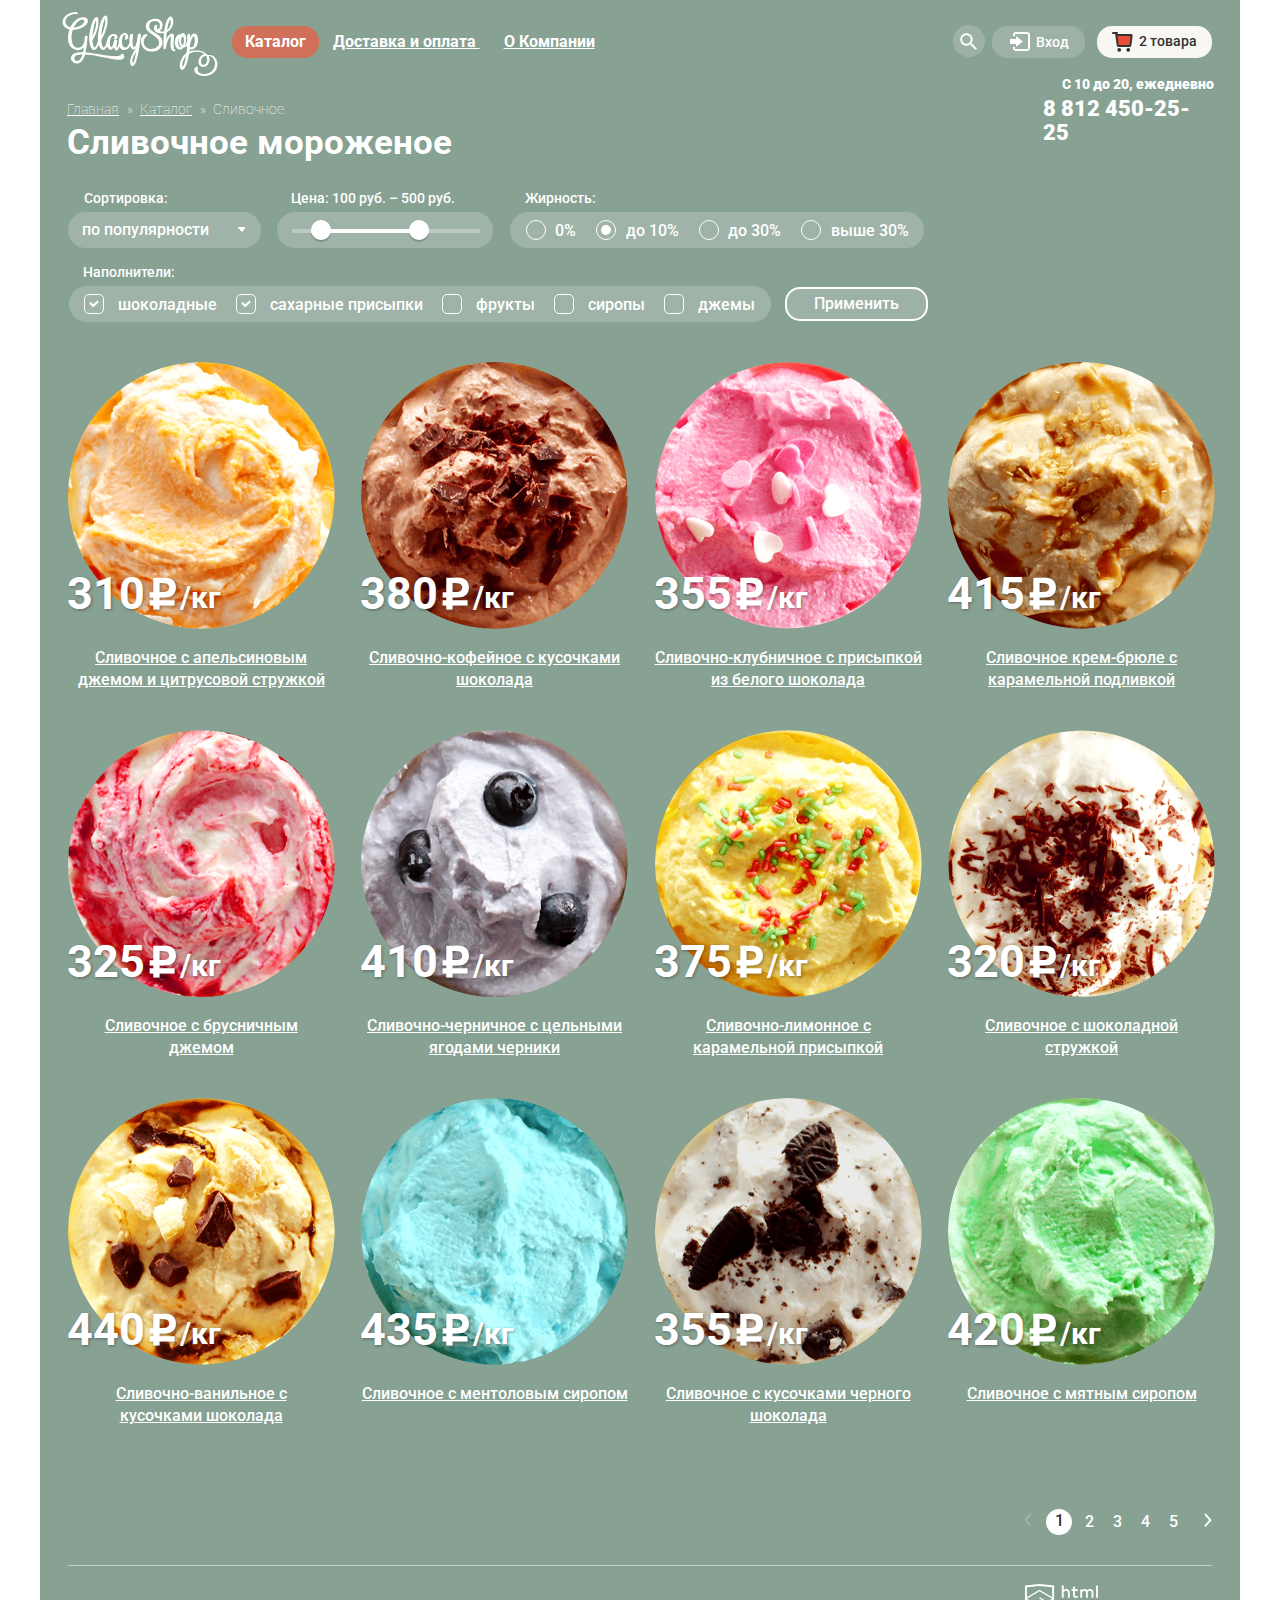
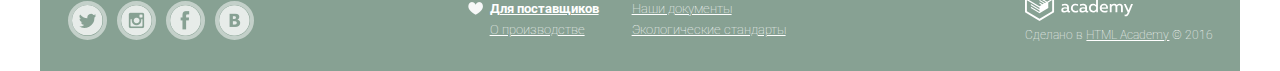
==== commit df2007e9: "Поправил ссылки на формах и чуть стилей у форм" ====
--- a/catalog.html
+++ b/catalog.html
@@ -24,10 +24,11 @@
                             </a>
                             <ul class="dropdownMenu none">
                                 <li class="dropdownMenuItem">
-                                    <a href="dropdownMenuLink">
+                                    <a class="dropdownMenuLink">
                                         Новинки
                                     </a>
                                 </li>
+                                <hr class="smallHR">
                                 <li class="dropdownMenuItem current">
                                     <span class="dropdownMenuLink active">Сливочное</span>
                                 </li>
@@ -83,10 +84,10 @@
                             <span class="fakePlaceholder fakePassword none">Пароль</span>
                             <button class="btn btnPrimary btnMedium" type="submit">Войти</button>
                             <div class="helpInfo">
-                                <a class="userLink" href="#">
+                                <a class="userLink" href="userpass.html">
                                     Забыли пароль?
                                 </a>
-                                <a class="userLink" href="#">
+                                <a class="userLink" href="newuser.html">
                                     Новая регистрация
                                 </a>
                             </div>
@@ -100,14 +101,14 @@
                         <form class="basketForm none" action="#" name="basket" method="post" enctype="multipart/form-data">
                             <ul class="purchaseMenu">
                                 <li class="purchaseItem">
-                                    <a class="purchaseClose closeIco" href="#"></a>
+                                    <a class="purchaseClose closeIco" href="delete.html"></a>
                                     <img class="purchaseImg" src="img/orangeice.png" width="32" height="32" alt="Пломбир с апельсиновым джемом">
                                     <span class="purchaseTitle">Пломбир с апельсиновым джемом</span>
                                     <span class="purchaseCost">1,5 кг x <b>200 руб</b></span>
                                     <span class="purchaseSum">300 руб</span>
                                 </li>
                                 <li class="purchaseItem">
-                                    <a class="purchaseClose closeIco" href="#"></a>
+                                    <a class="purchaseClose closeIco" href="delete.html"></a>
                                     <img class="purchaseImg" src="img/strawberryice.png" width="32" height="32" alt="Клубничный пломбир с присыпкой  из белого шоколада">
                                     <span class="purchaseTitle">Клубничный пломбир с присыпкой  из белого шоколада</span>
                                     <span class="purchaseCost">1,5 кг x <b>300 руб</b></span>
--- a/css/style.css
+++ b/css/style.css
@@ -46,6 +46,10 @@
 
 .choice {
     display: block;
+}
+
+.popupForm.choice {
+    animation: bounce 0.6s;
 }
 
 /*заголовки из домашнего задания*/
@@ -329,35 +333,37 @@
     text-decoration: none;
 }
 
+
+
+.dropdownMenuItem:first-child {
+    width: 143px;
+    margin-top: 10px;
+    margin-left: 0;
+    margin-bottom: 4px;
+    padding-left: 6px;
+}
+
+.dropdownMenuItem:first-child a {
+    display: inline-block;
+    vertical-align: sub;
+    margin-left: 14px;
+    font-weight: bold;
+}
+
+.dropdownMenuItem {
+    display: block;
+    width: 143px;
+    min-height: 28px;
+    margin-bottom: 3px;
+}
+
 .dropdownMenuItem a,
 .dropdownMenuLink.active {
     font-weight: normal;
 }
 
-.dropdownMenuLink.active {
+.dropdownMenuLink.active{
     color: #ffffff;
-}
-
-.dropdownMenuItem:first-child {
-    width: 128px;
-    margin-left: 6px;
-    margin-top: 10px;
-    margin-bottom: 5px;
-    border-bottom: 1px solid #d1d0ce;
-    padding-bottom: 10px;
-}
-
-.dropdownMenuItem:first-child a {
-    margin-left: 14px;
-    font-weight: bold;
-}
-
-.dropdownMenuItem {
-    display: block;
-    width: 143px;
-    min-height: 28px;/*
-    margin-top: 0;*/
-    margin-bottom: 3px;
 }
 
 .dropdownMenuItem.current,
@@ -371,18 +377,18 @@
     background-color: #fbded7;
 }
 
-.dropdownMenuItem:first-child:hover {
-    background-color: inherit;
-}
-
-.dropdownMenuItem:active {
+
+.dropdownMenuItem:active,
+.dropdownMenuItem:first-child:active {
     background-color: #f6b5a5;
     cursor: pointer;
 }
 
-.dropdownMenuItem:first-child:active {
-    background-color: inherit;
-    cursor: pointer;
+hr.smallHR {
+    width: 128px;
+    margin-left: 6px;
+    margin-top: -5px;
+    margin-bottom: 5px;
 }
 
 /*блок поиска и информационный блок*/
@@ -1392,6 +1398,37 @@
     background: url('../img/spritesIco.png') no-repeat -10px -10px;
 }
 
+@keyframes bounce {
+    0%   {
+        transform: translateY(-2000px);
+    }
+    70%  {
+        transform: translateY(30px);
+    }
+    90%  {
+        transform: translateY(-10px);
+    }
+    100% {
+        transform: translateY(0);
+    }
+}
+
+@keyframes shake {
+    0%, 100% {
+        transform: translateX(0);
+    }
+    10%, 30%, 50%, 70%, 90% {
+        transform: translateX(-10px);
+    }
+    20%, 40%, 60%, 80% {
+        transform: translateX(10px);
+    }
+}
+
+.popupError {
+    animation: shake 0.6s;
+}
+
 /*футер*/
 .pageFooter {
     position: relative;
@@ -1600,7 +1637,7 @@
 
 .productItem.catalogPage:hover .productItemImg {
     position: absolute;
-    margin-top: 27px;
+    margin-top: 28px;
     z-index: 2;
 }
 
@@ -1615,7 +1652,7 @@
 }
 
 .productItem.catalogPage:hover .productWeight {
-    top: 242px;
+    top: 241px;
     z-index: 2;
 }
 
@@ -1792,7 +1829,7 @@
 
 /*сортировка*/
 .sortItem {
-    width: 193px;
+    width: 201px;
 }
 
 .filterForm legend {
@@ -1820,6 +1857,10 @@
     background-repeat: no-repeat;
 }
 
+.groupContentSort {
+    border: none;
+}
+
 .groupContentSort::-ms-expand {
     display: none;
 }
@@ -1842,6 +1883,7 @@
 
 /*диапазон цен - лекционная реализация*/
 .rangeItem {
+    width: 236px;
     margin-left: -6px;
 }
 
@@ -1896,6 +1938,10 @@
 }
 
 /*выбор жирности*/
+.fatnessItem {
+    width: 427px;
+}
+
 .fatnessItem .filterGroupContent {
     width: 414px;
     margin-left: -7px;
@@ -2065,3 +2111,11 @@
 .btnBordered:active {
     box-shadow: inset 0 1px 2px #696969;
 }
+
+/*блокировка форм при наведении*/
+.dropdownMenu:hover,
+.searchForm:hover,
+.userForm:hover,
+.basketForm:hover {
+    display: block;
+}
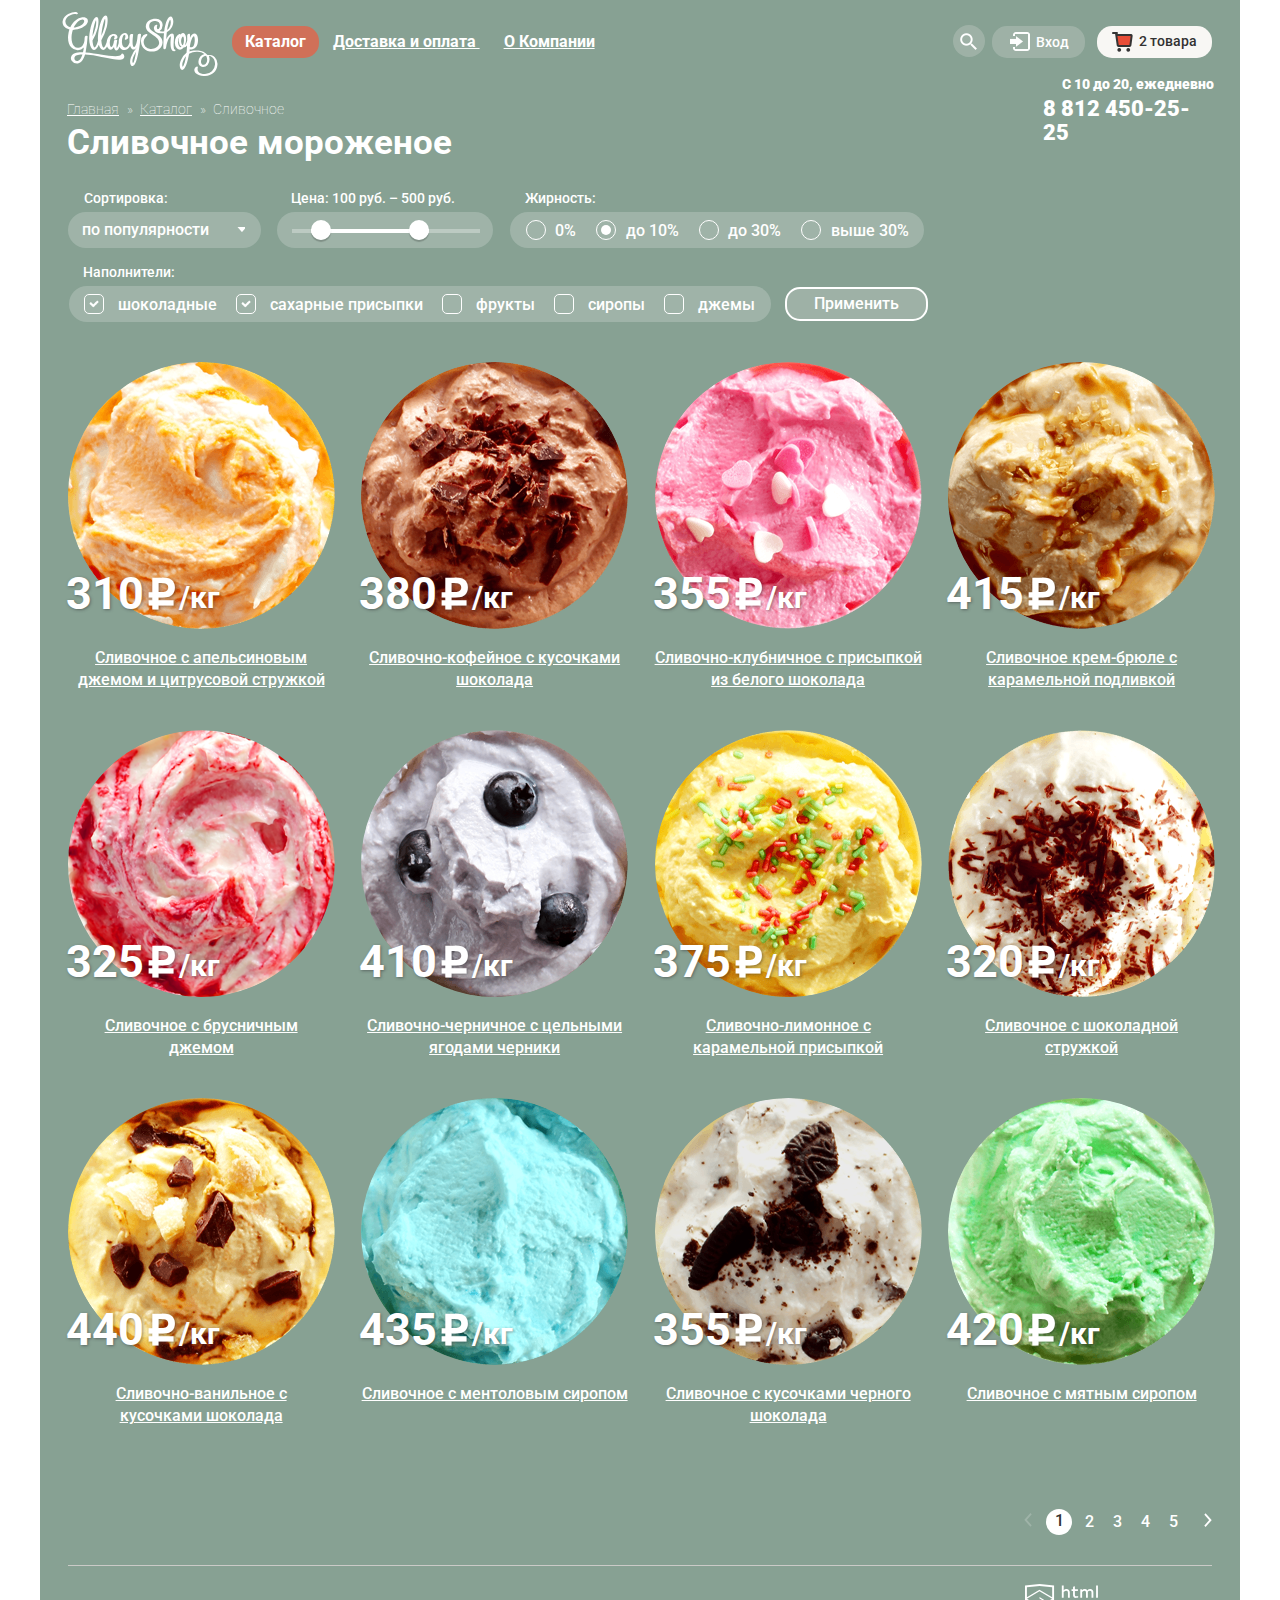
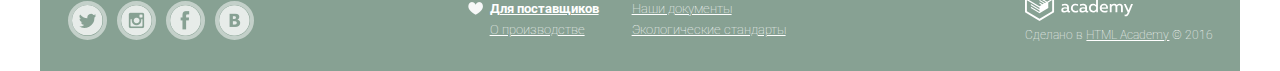
==== commit 471540f1: "Полностью закончил жс + ещё поправил стили" ====
--- a/catalog.html
+++ b/catalog.html
@@ -19,7 +19,7 @@
 
                     <ul class="pageHeaderList">
                         <li class="item dropdown current">
-                            <a class="itemLink dropdownToggle" href="catalog.html">
+                            <a class="itemLink dropdownToggle" href="maincatalog.html">
                                 <span class="dropdownTitle">Каталог</span>
                             </a>
                             <ul class="dropdownMenu none">
@@ -28,7 +28,9 @@
                                         Новинки
                                     </a>
                                 </li>
-                                <hr class="smallHR">
+                                <li class="dropdownMenuItem hr">
+                                    <hr class="smallHR">
+                                </li>
                                 <li class="dropdownMenuItem current">
                                     <span class="dropdownMenuLink active">Сливочное</span>
                                 </li>
@@ -68,6 +70,7 @@
                     </a>
                     <form class="searchForm none" action="#" name="searchForm" method="post" enctype="multipart/form-data">
                         <input class="inputText" type="text" placeholder="Что ищём?">
+                        <span class="fakePlaceholder none">Что ищём?</span>
                     </form>
                 </div>
 
@@ -160,16 +163,16 @@
                         <fieldset class="filterGroup rangeItem">
                             <legend>Цена: 100 руб. – 500 руб.</legend>
                             <div class="filterGroupContent">
-                                <div class="price-controls">
-                                    <input type="text" name="min-price" value="100" hidden>
-                                    <input type="text" name="max-price" value="500" hidden>
+                                <div class="priceControls">
+                                    <input type="text" name="minPrice" value="100" hidden>
+                                    <input type="text" name="maxPrice" value="500" hidden>
                                 </div>
-                                <div class="range-controls">
+                                <div class="rangeControls">
                                     <div class="scale">
                                         <div class="bar"></div>
                                     </div>
-                                    <div class="range-toggle range-toggle-min"></div>
-                                    <div class="range-toggle range-toggle-max"></div>
+                                    <div class="rangeToggle rangeToggleMin"></div>
+                                    <div class="rangeToggle rangeToggleMax"></div>
                                 </div>
                             </div>
                         </fieldset>
@@ -500,5 +503,6 @@
             </div>
         </footer>
     </div>
+    <script src="js/main.js"></script>
 </body>
 </html>
--- a/css/style.css
+++ b/css/style.css
@@ -166,20 +166,25 @@
 }
 
 .inputText:hover,
-.inputArea:hover {
+.inputArea.inputText:hover {
     border: 2px solid #c7c6c5;
     padding-left: 13px;
 }
 
+.inputArea.inputText:hover {
+    padding-top: 8px;
+    padding-left: 12px;
+}
+
 .inputText:focus,
-.inputArea:focus {
+.inputArea.inputText:focus {
     border: 2px solid #8fbdec;
     padding-left: 13px;
     outline: #ffffff;
 }
 
 .inputArea:hover,
-.inputArea:focus {
+.inputArea.inputText:focus {
     padding-top: 8px;
     padding-left: 12px;
 }
@@ -207,6 +212,12 @@
 .userLink {
     color: #323232;
 }
+
+.inputText:focus + .fakePlaceholder,
+.inputArea:focus + .fakePlaceholder {
+    color: #5b9ddf;
+}
+
 /*блок header и его содержимое*/
 
 .pageHeader {
@@ -357,6 +368,11 @@
     margin-bottom: 3px;
 }
 
+.dropdownMenuItem.hr {
+    width: 128px;
+    min-height: 2px;
+}
+
 .dropdownMenuItem a,
 .dropdownMenuLink.active {
     font-weight: normal;
@@ -381,6 +397,10 @@
 .dropdownMenuItem:active,
 .dropdownMenuItem:first-child:active {
     background-color: #f6b5a5;
+    cursor: pointer;
+}
+
+.dropdownMenuItem a:hover {
     cursor: pointer;
 }
 
@@ -426,6 +446,11 @@
 
 .searchLink:hover .searchImg {
     background: url(../img/spritesIco.png) no-repeat -331px -2px;
+}
+
+.searchForm .fakePlaceholder {
+    margin-top: 7px;
+    margin-left: -4px;
 }
 
 .searchForm .inputText {
@@ -656,7 +681,7 @@
     padding-left: 11px;
 }
 
-.fakeEmail {
+.userForm .fakeEmail {
     top: 6px;
 }
 
@@ -1054,6 +1079,10 @@
     border-radius: 50%;
 }
 
+img.productItemImg.hitList {
+    margin-top: 39px;
+}
+
 .productItemHitmark {
     position: absolute;
     display: block;
@@ -1080,9 +1109,13 @@
 
 .productPrice {
     top: 237px;
-    left: -1px;
+    left: -2px;
     font-size: 45px;
     line-height: 1;
+}
+
+.productPrice.hitList {
+    top: 247px;
 }
 
 .productRubleIco {
@@ -1091,13 +1124,21 @@
     width: 32px;
     height: 36px;
     top: 243px;
-    left: 80px;
+    left: 79px;
     background: url(../img/ruble.svg) no-repeat center;
+}
+
+.productRubleIco.hitList {
+    top: 255px;
 }
 
 .productWeight {
     top: 241px;
-    left: 112px;
+    left: 111px;
+}
+
+.productWeight.hitList {
+    top: 253px;
 }
 
 /*промоблок*/
@@ -1246,6 +1287,11 @@
     padding-top: 0;
     border: 0;
     cursor: pointer;
+}
+
+.subscribeForm .fakePlaceholder {
+    margin-top: 22px;
+    margin-left: 11px;
 }
 
 /*блок карты*/
@@ -1350,7 +1396,7 @@
     margin-top: 19px;
 }
 
-.inputArea {
+.inputArea.inputText {
     width: 428px;
     max-height: 155px;
     margin-top: 21px;
@@ -1359,6 +1405,10 @@
     padding-left: 13px;
     padding-top: 9px;
     outline: #ffffff;
+}
+
+.inputArea.inputText {
+    border: 1px solid #c7c6c5;
 }
 
 .popupFeedbackForm .btnPrimary {
@@ -1899,26 +1949,26 @@
     padding-left: 14px;
 }
 
-.range-controls {
+.rangeControls {
     position: absolute;
     margin-top: 17px;
 }
 
-.range-controls .scale {
+.rangeControls .scale {
     width: 188px;
     height: 4px;
     background: rgba(255, 255, 255, 0.3);
     margin-left: 15px;
 }
 
-.range-controls .bar {
+.rangeControls .bar {
     width: 118px;
     height: 4px;
     background: #ffffff;
     margin-left: 19px;
 }
 
-.range-toggle {
+.rangeToggle {
     position: absolute;
     top: -9px;
     width: 20px;
@@ -1929,11 +1979,11 @@
     cursor: pointer;
 }
 
-.range-toggle-min {
+.rangeToggleMin {
     left: 34px;
 }
 
-.range-toggle-max {
+.rangeToggleMax {
     left: 132px;
 }
 
